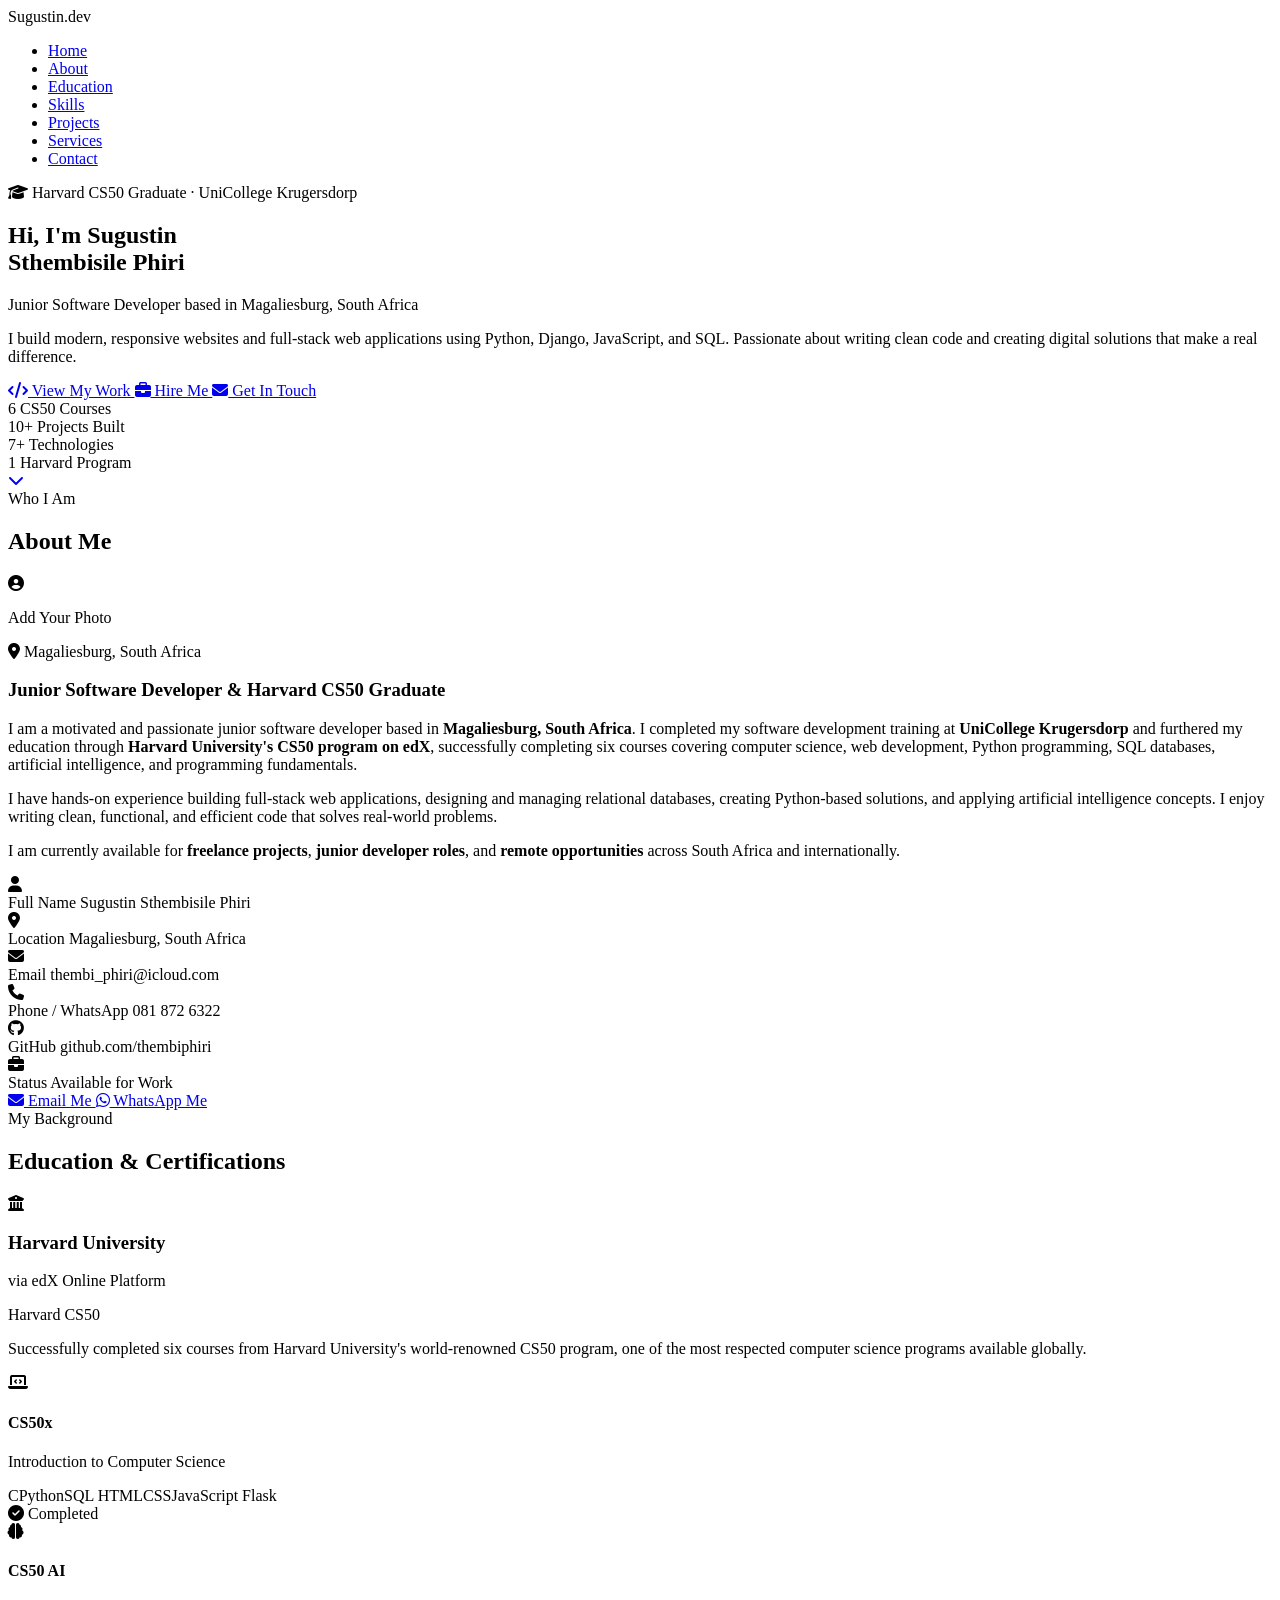
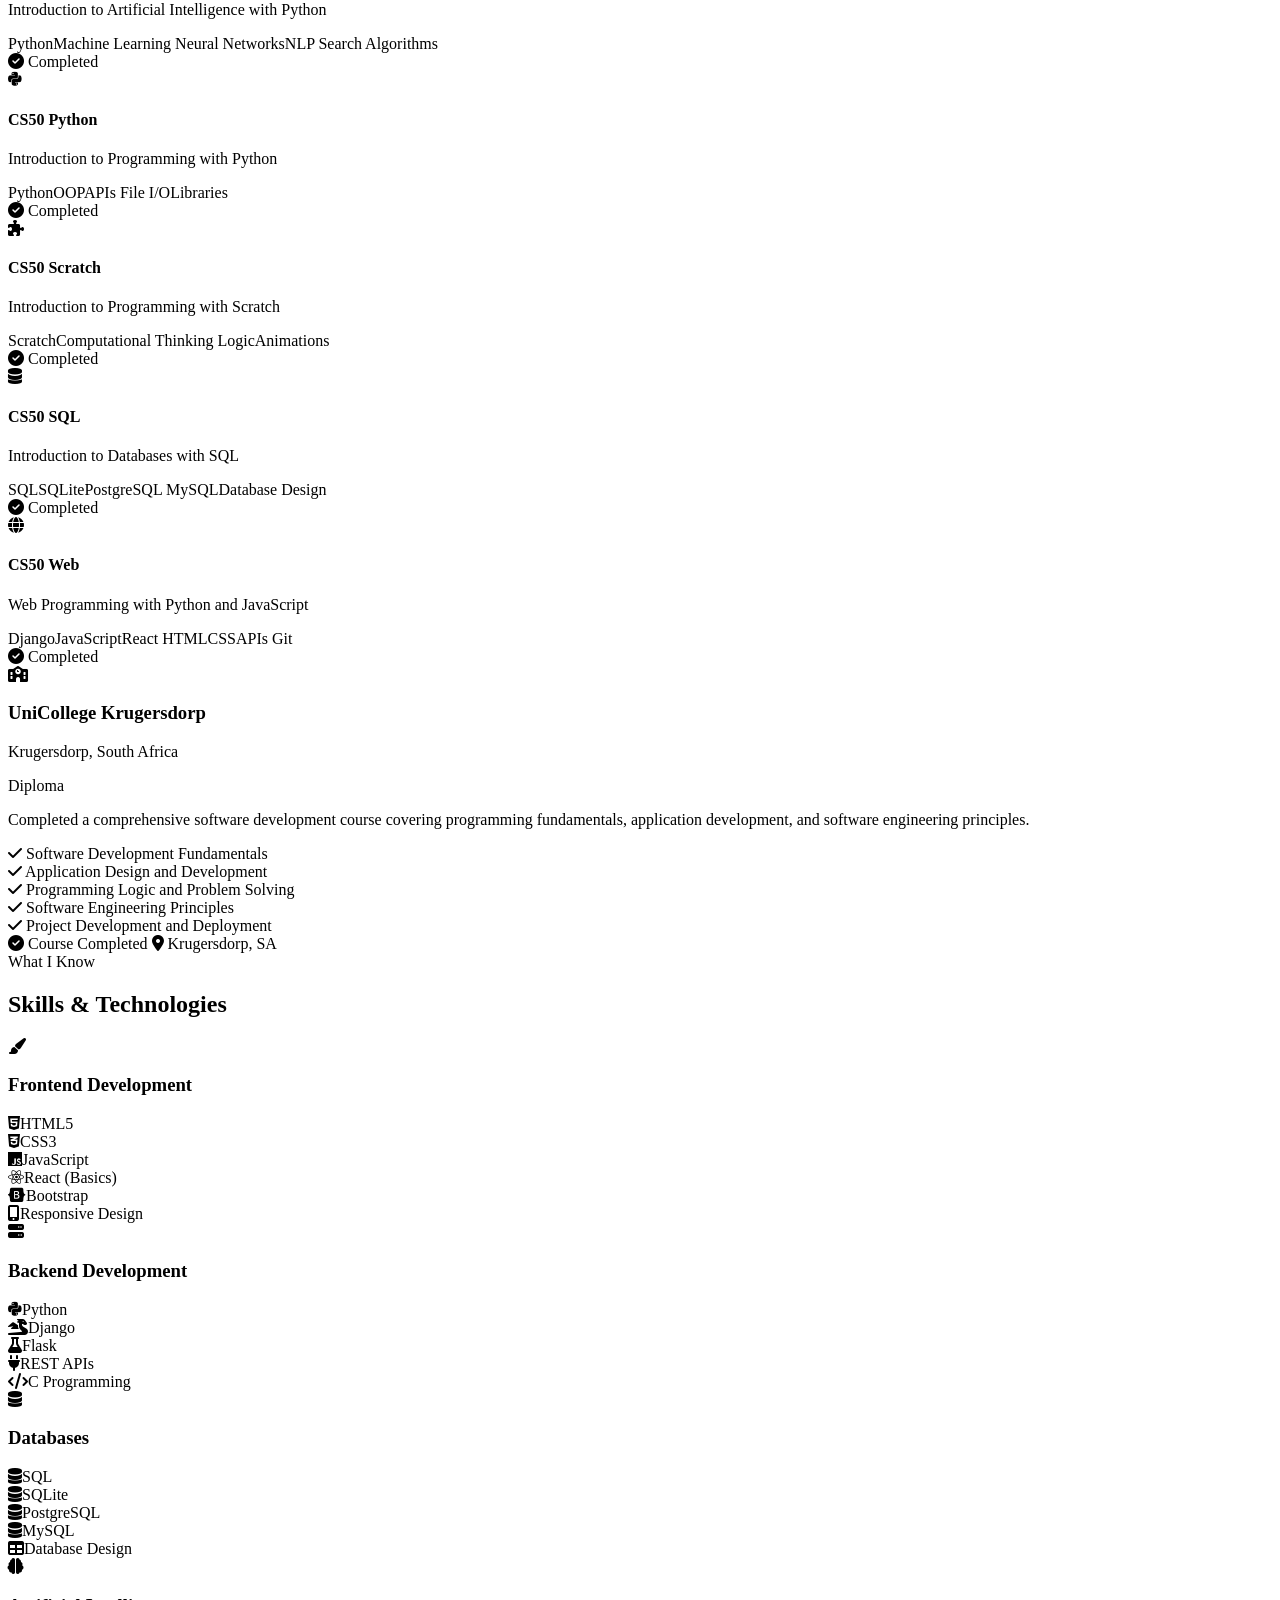
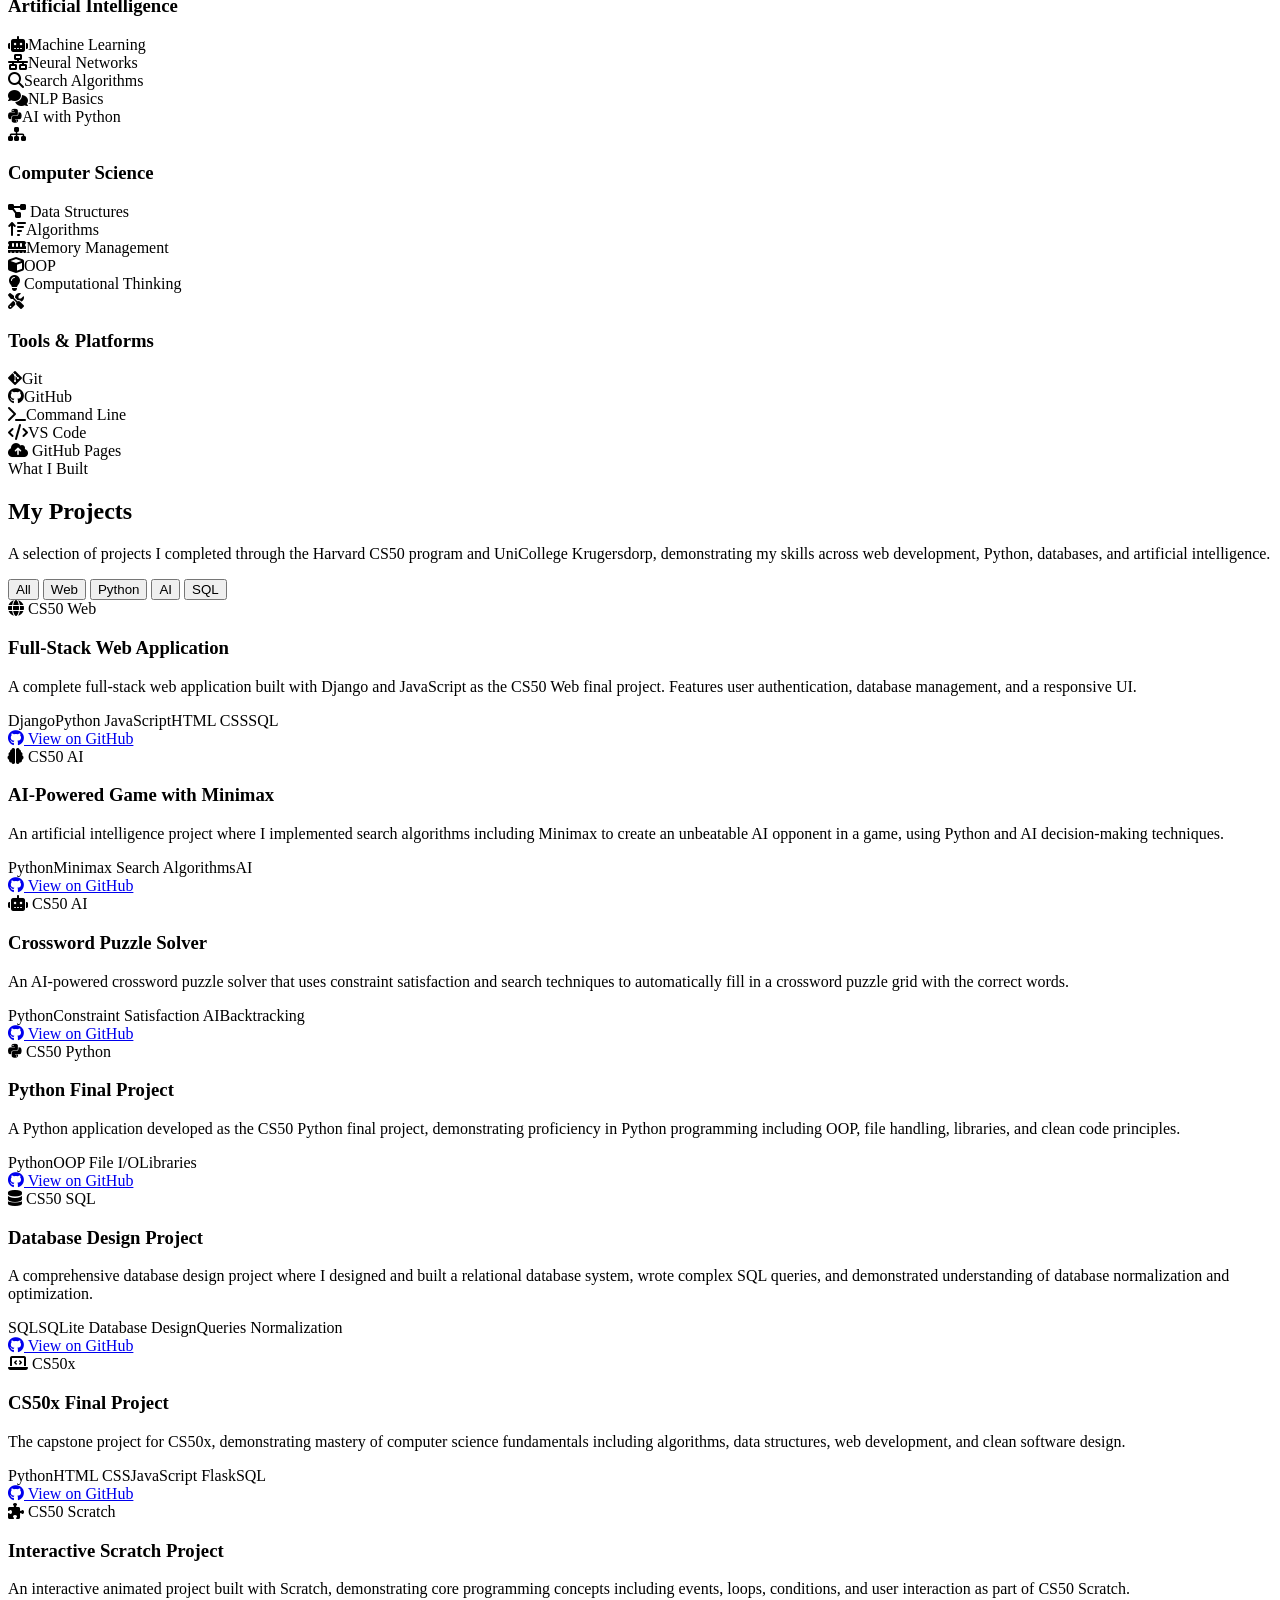
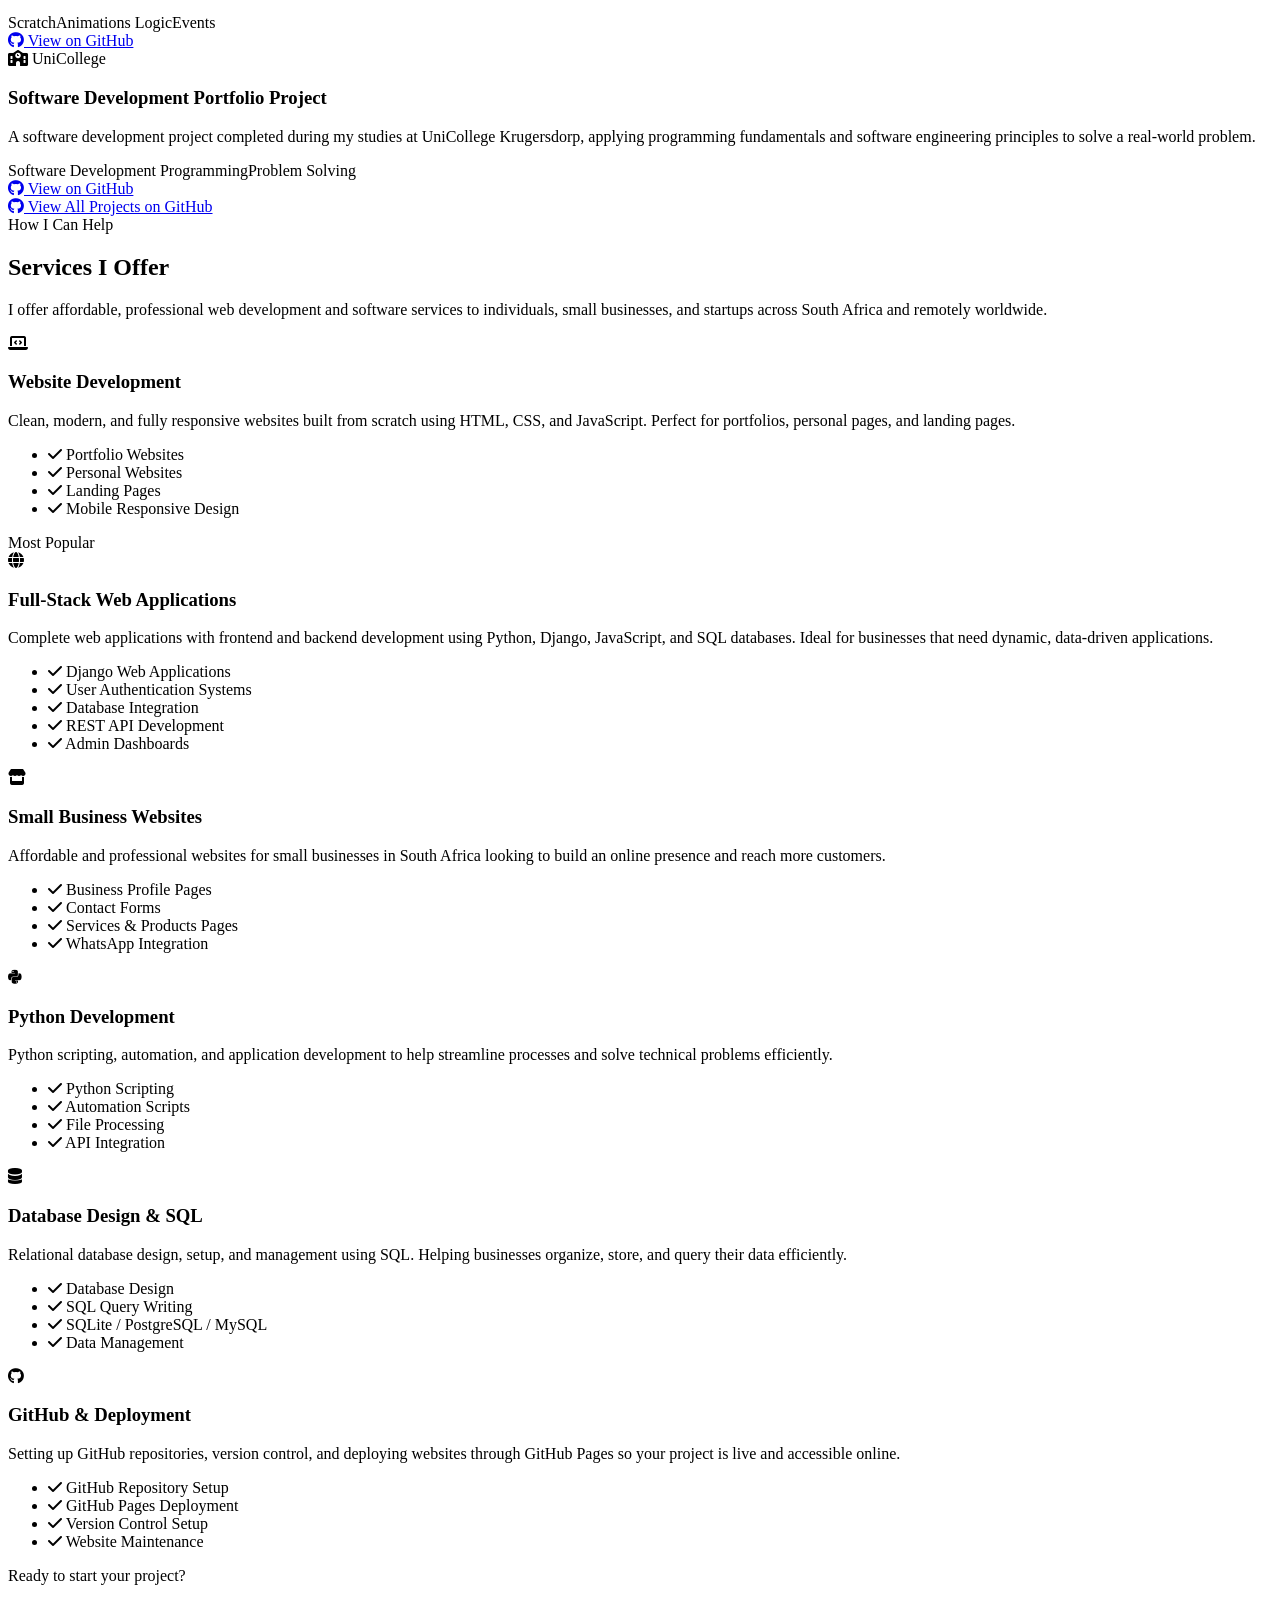
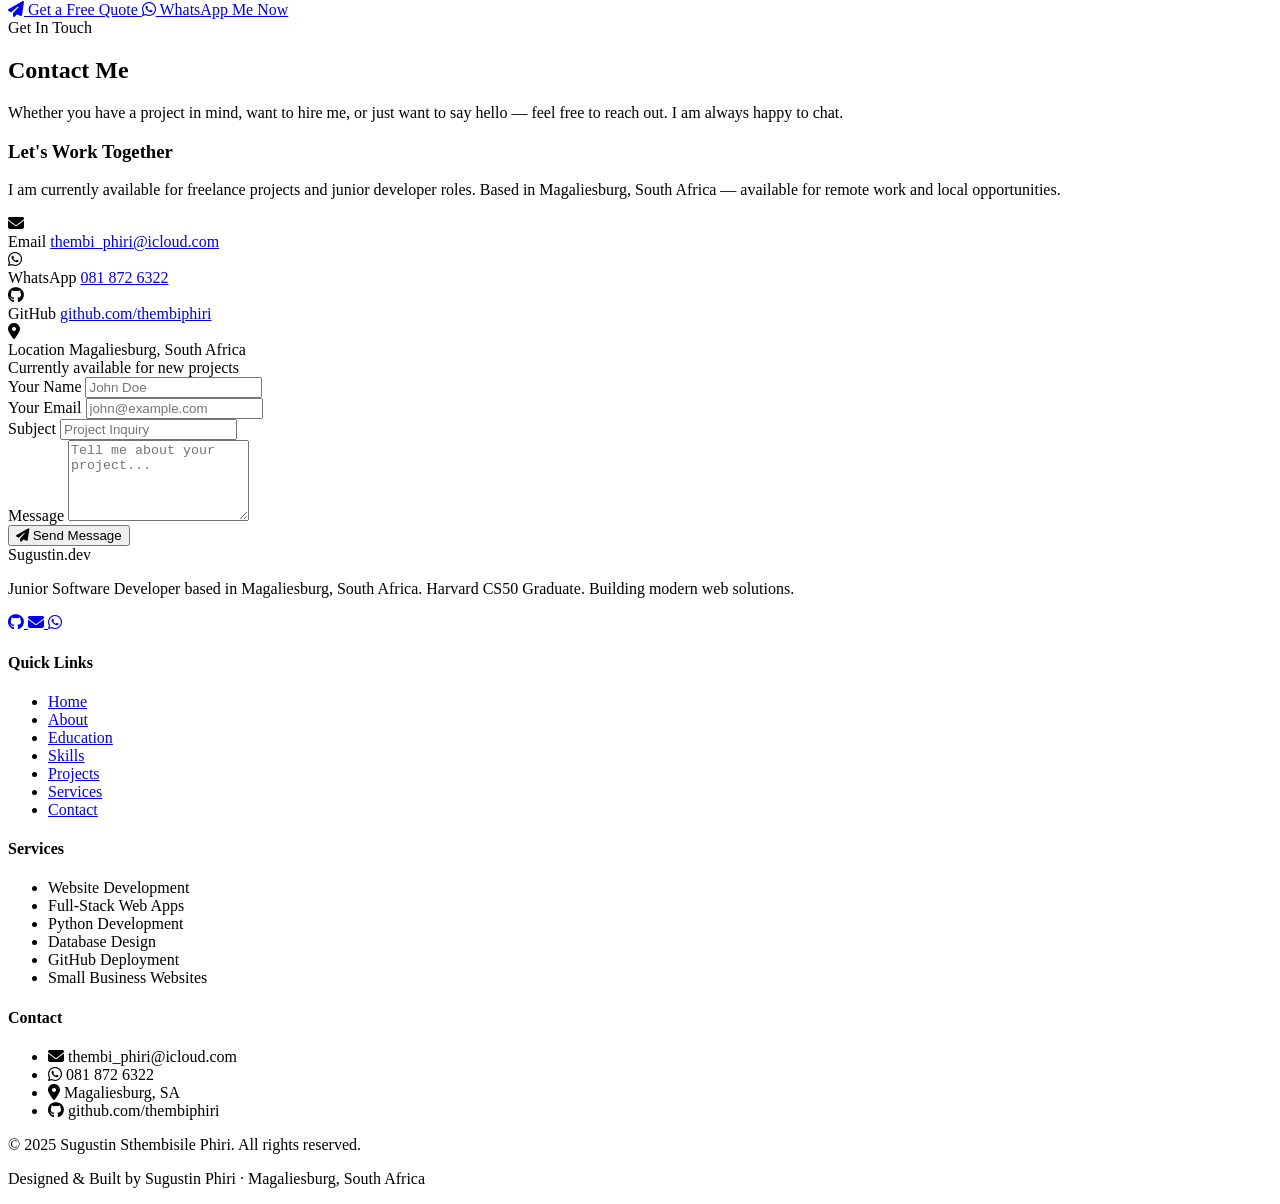
==== index.html @ bfeeee2b "Rename index (5).html to index.html" ====
<!DOCTYPE html>
<html lang="en">
<head>
  <meta charset="UTF-8" />
  <meta name="viewport" content="width=device-width, initial-scale=1.0" />
  <meta name="description" content="Sugustin Sthembisile Phiri - Junior Software Developer based in Magaliesburg, South Africa. Harvard CS50 Graduate. Web Development, Python, SQL, AI." />
  <meta name="keywords" content="Software Developer Magaliesburg, Junior Developer South Africa, CS50 Graduate, Web Developer South Africa, Python Developer, Django Developer" />
  <meta name="author" content="Sugustin Sthembisile Phiri" />
  <title>Sugustin Phiri | Software Developer</title>
  <link rel="stylesheet" href="style.css" />
  <link rel="stylesheet" href="https://cdnjs.cloudflare.com/ajax/libs/font-awesome/6.5.0/css/all.min.css" />
  <link href="https://fonts.googleapis.com/css2?family=Inter:wght@300;400;500;600;700;800&display=swap" rel="stylesheet" />
</head>
<body>

  <!-- ========== NAVIGATION ========== -->
  <nav class="navbar" id="navbar">
    <div class="nav-container">
      <div class="nav-logo">
        <span class="logo-text">Sugustin<span class="accent">.</span>dev</span>
      </div>
      <ul class="nav-links" id="nav-links">
        <li><a href="#home" class="nav-link">Home</a></li>
        <li><a href="#about" class="nav-link">About</a></li>
        <li><a href="#education" class="nav-link">Education</a></li>
        <li><a href="#skills" class="nav-link">Skills</a></li>
        <li><a href="#projects" class="nav-link">Projects</a></li>
        <li><a href="#services" class="nav-link">Services</a></li>
        <li><a href="#contact" class="nav-link">Contact</a></li>
      </ul>
      <div class="hamburger" id="hamburger">
        <span></span>
        <span></span>
        <span></span>
      </div>
    </div>
  </nav>

  <!-- ========== HERO SECTION ========== -->
  <section class="hero" id="home">
    <div class="hero-container">
      <div class="hero-badge">
        <i class="fas fa-graduation-cap"></i>
        Harvard CS50 Graduate · UniCollege Krugersdorp
      </div>
      <h1 class="hero-title">
        Hi, I'm <span class="accent">Sugustin</span><br />
        Sthembisile Phiri
      </h1>
      <p class="hero-subtitle">
        Junior Software Developer based in
        <span class="accent">Magaliesburg, South Africa</span>
      </p>
      <p class="hero-description">
        I build modern, responsive websites and full-stack web applications
        using Python, Django, JavaScript, and SQL. Passionate about writing
        clean code and creating digital solutions that make a real difference.
      </p>
      <div class="hero-buttons">
        <a href="#projects" class="btn btn-primary">
          <i class="fas fa-code"></i> View My Work
        </a>
        <a href="#services" class="btn btn-secondary">
          <i class="fas fa-briefcase"></i> Hire Me
        </a>
        <a href="#contact" class="btn btn-outline">
          <i class="fas fa-envelope"></i> Get In Touch
        </a>
      </div>
      <div class="hero-stats">
        <div class="stat">
          <span class="stat-number">6</span>
          <span class="stat-label">CS50 Courses</span>
        </div>
        <div class="stat">
          <span class="stat-number">10+</span>
          <span class="stat-label">Projects Built</span>
        </div>
        <div class="stat">
          <span class="stat-number">7+</span>
          <span class="stat-label">Technologies</span>
        </div>
        <div class="stat">
          <span class="stat-number">1</span>
          <span class="stat-label">Harvard Program</span>
        </div>
      </div>
    </div>
    <div class="hero-scroll">
      <a href="#about">
        <i class="fas fa-chevron-down"></i>
      </a>
    </div>
  </section>

  <!-- ========== ABOUT SECTION ========== -->
  <section class="section" id="about">
    <div class="container">
      <div class="section-header">
        <span class="section-tag">Who I Am</span>
        <h2 class="section-title">About Me</h2>
        <div class="section-line"></div>
      </div>
      <div class="about-grid">
        <div class="about-image-wrapper">
          <div class="about-image-placeholder">
            <i class="fas fa-user-circle"></i>
            <p>Add Your Photo</p>
          </div>
          <div class="about-location-badge">
            <i class="fas fa-map-marker-alt"></i>
            Magaliesburg, South Africa
          </div>
        </div>
        <div class="about-content">
          <h3 class="about-heading">
            Junior Software Developer &amp; Harvard CS50 Graduate
          </h3>
          <p class="about-text">
            I am a motivated and passionate junior software developer based in
            <strong>Magaliesburg, South Africa</strong>. I completed my software
            development training at <strong>UniCollege Krugersdorp</strong> and
            furthered my education through <strong>Harvard University's CS50
            program on edX</strong>, successfully completing six courses covering
            computer science, web development, Python programming, SQL databases,
            artificial intelligence, and programming fundamentals.
          </p>
          <p class="about-text">
            I have hands-on experience building full-stack web applications,
            designing and managing relational databases, creating Python-based
            solutions, and applying artificial intelligence concepts. I enjoy
            writing clean, functional, and efficient code that solves real-world
            problems.
          </p>
          <p class="about-text">
            I am currently available for <strong>freelance projects</strong>,
            <strong>junior developer roles</strong>, and
            <strong>remote opportunities</strong> across South Africa and
            internationally.
          </p>
          <div class="about-info-grid">
            <div class="about-info-item">
              <i class="fas fa-user"></i>
              <div>
                <span class="info-label">Full Name</span>
                <span class="info-value">Sugustin Sthembisile Phiri</span>
              </div>
            </div>
            <div class="about-info-item">
              <i class="fas fa-map-marker-alt"></i>
              <div>
                <span class="info-label">Location</span>
                <span class="info-value">Magaliesburg, South Africa</span>
              </div>
            </div>
            <div class="about-info-item">
              <i class="fas fa-envelope"></i>
              <div>
                <span class="info-label">Email</span>
                <span class="info-value">thembi_phiri@icloud.com</span>
              </div>
            </div>
            <div class="about-info-item">
              <i class="fas fa-phone"></i>
              <div>
                <span class="info-label">Phone / WhatsApp</span>
                <span class="info-value">081 872 6322</span>
              </div>
            </div>
            <div class="about-info-item">
              <i class="fab fa-github"></i>
              <div>
                <span class="info-label">GitHub</span>
                <span class="info-value">github.com/thembiphiri</span>
              </div>
            </div>
            <div class="about-info-item">
              <i class="fas fa-briefcase"></i>
              <div>
                <span class="info-label">Status</span>
                <span class="info-value available">Available for Work</span>
              </div>
            </div>
          </div>
          <div class="about-buttons">
            <a href="mailto:thembi_phiri@icloud.com" class="btn btn-primary">
              <i class="fas fa-envelope"></i> Email Me
            </a>
            <a
              href="https://wa.me/27818726322"
              target="_blank"
              class="btn btn-whatsapp"
            >
              <i class="fab fa-whatsapp"></i> WhatsApp Me
            </a>
          </div>
        </div>
      </div>
    </div>
  </section>

  <!-- ========== EDUCATION SECTION ========== -->
  <section class="section section-dark" id="education">
    <div class="container">
      <div class="section-header">
        <span class="section-tag">My Background</span>
        <h2 class="section-title">Education &amp; Certifications</h2>
        <div class="section-line"></div>
      </div>
      <div class="education-grid">

        <!-- Harvard CS50 -->
        <div class="education-card featured">
          <div class="edu-card-header">
            <div class="edu-icon harvard">
              <i class="fas fa-university"></i>
            </div>
            <div class="edu-header-text">
              <h3>Harvard University</h3>
              <p>via edX Online Platform</p>
            </div>
            <div class="edu-badge">Harvard CS50</div>
          </div>
          <p class="edu-description">
            Successfully completed six courses from Harvard University's
            world-renowned CS50 program, one of the most respected computer
            science programs available globally.
          </p>
          <div class="cs50-courses">
            <div class="cs50-course">
              <div class="cs50-course-icon">
                <i class="fas fa-laptop-code"></i>
              </div>
              <div class="cs50-course-info">
                <h4>CS50x</h4>
                <p>Introduction to Computer Science</p>
                <div class="cs50-tags">
                  <span>C</span><span>Python</span><span>SQL</span>
                  <span>HTML</span><span>CSS</span><span>JavaScript</span>
                  <span>Flask</span>
                </div>
              </div>
              <div class="cs50-status completed">
                <i class="fas fa-check-circle"></i> Completed
              </div>
            </div>
            <div class="cs50-course">
              <div class="cs50-course-icon">
                <i class="fas fa-brain"></i>
              </div>
              <div class="cs50-course-info">
                <h4>CS50 AI</h4>
                <p>Introduction to Artificial Intelligence with Python</p>
                <div class="cs50-tags">
                  <span>Python</span><span>Machine Learning</span>
                  <span>Neural Networks</span><span>NLP</span>
                  <span>Search Algorithms</span>
                </div>
              </div>
              <div class="cs50-status completed">
                <i class="fas fa-check-circle"></i> Completed
              </div>
            </div>
            <div class="cs50-course">
              <div class="cs50-course-icon">
                <i class="fab fa-python"></i>
              </div>
              <div class="cs50-course-info">
                <h4>CS50 Python</h4>
                <p>Introduction to Programming with Python</p>
                <div class="cs50-tags">
                  <span>Python</span><span>OOP</span><span>APIs</span>
                  <span>File I/O</span><span>Libraries</span>
                </div>
              </div>
              <div class="cs50-status completed">
                <i class="fas fa-check-circle"></i> Completed
              </div>
            </div>
            <div class="cs50-course">
              <div class="cs50-course-icon">
                <i class="fas fa-puzzle-piece"></i>
              </div>
              <div class="cs50-course-info">
                <h4>CS50 Scratch</h4>
                <p>Introduction to Programming with Scratch</p>
                <div class="cs50-tags">
                  <span>Scratch</span><span>Computational Thinking</span>
                  <span>Logic</span><span>Animations</span>
                </div>
              </div>
              <div class="cs50-status completed">
                <i class="fas fa-check-circle"></i> Completed
              </div>
            </div>
            <div class="cs50-course">
              <div class="cs50-course-icon">
                <i class="fas fa-database"></i>
              </div>
              <div class="cs50-course-info">
                <h4>CS50 SQL</h4>
                <p>Introduction to Databases with SQL</p>
                <div class="cs50-tags">
                  <span>SQL</span><span>SQLite</span><span>PostgreSQL</span>
                  <span>MySQL</span><span>Database Design</span>
                </div>
              </div>
              <div class="cs50-status completed">
                <i class="fas fa-check-circle"></i> Completed
              </div>
            </div>
            <div class="cs50-course">
              <div class="cs50-course-icon">
                <i class="fas fa-globe"></i>
              </div>
              <div class="cs50-course-info">
                <h4>CS50 Web</h4>
                <p>Web Programming with Python and JavaScript</p>
                <div class="cs50-tags">
                  <span>Django</span><span>JavaScript</span><span>React</span>
                  <span>HTML</span><span>CSS</span><span>APIs</span>
                  <span>Git</span>
                </div>
              </div>
              <div class="cs50-status completed">
                <i class="fas fa-check-circle"></i> Completed
              </div>
            </div>
          </div>
        </div>

        <!-- UniCollege -->
        <div class="education-card">
          <div class="edu-card-header">
            <div class="edu-icon unicollege">
              <i class="fas fa-school"></i>
            </div>
            <div class="edu-header-text">
              <h3>UniCollege Krugersdorp</h3>
              <p>Krugersdorp, South Africa</p>
            </div>
            <div class="edu-badge local">Diploma</div>
          </div>
          <p class="edu-description">
            Completed a comprehensive software development course covering
            programming fundamentals, application development, and software
            engineering principles.
          </p>
          <div class="edu-details">
            <div class="edu-detail-item">
              <i class="fas fa-check"></i>
              Software Development Fundamentals
            </div>
            <div class="edu-detail-item">
              <i class="fas fa-check"></i>
              Application Design and Development
            </div>
            <div class="edu-detail-item">
              <i class="fas fa-check"></i>
              Programming Logic and Problem Solving
            </div>
            <div class="edu-detail-item">
              <i class="fas fa-check"></i>
              Software Engineering Principles
            </div>
            <div class="edu-detail-item">
              <i class="fas fa-check"></i>
              Project Development and Deployment
            </div>
          </div>
          <div class="edu-status-row">
            <span class="edu-completed">
              <i class="fas fa-check-circle"></i> Course Completed
            </span>
            <span class="edu-location">
              <i class="fas fa-map-marker-alt"></i> Krugersdorp, SA
            </span>
          </div>
        </div>

      </div>
    </div>
  </section>

  <!-- ========== SKILLS SECTION ========== -->
  <section class="section" id="skills">
    <div class="container">
      <div class="section-header">
        <span class="section-tag">What I Know</span>
        <h2 class="section-title">Skills &amp; Technologies</h2>
        <div class="section-line"></div>
      </div>
      <div class="skills-grid">

        <div class="skill-category">
          <div class="skill-category-header">
            <i class="fas fa-paint-brush"></i>
            <h3>Frontend Development</h3>
          </div>
          <div class="skill-items">
            <div class="skill-item">
              <i class="fab fa-html5"></i><span>HTML5</span>
            </div>
            <div class="skill-item">
              <i class="fab fa-css3-alt"></i><span>CSS3</span>
            </div>
            <div class="skill-item">
              <i class="fab fa-js"></i><span>JavaScript</span>
            </div>
            <div class="skill-item">
              <i class="fab fa-react"></i><span>React (Basics)</span>
            </div>
            <div class="skill-item">
              <i class="fab fa-bootstrap"></i><span>Bootstrap</span>
            </div>
            <div class="skill-item">
              <i class="fas fa-mobile-alt"></i><span>Responsive Design</span>
            </div>
          </div>
        </div>

        <div class="skill-category">
          <div class="skill-category-header">
            <i class="fas fa-server"></i>
            <h3>Backend Development</h3>
          </div>
          <div class="skill-items">
            <div class="skill-item">
              <i class="fab fa-python"></i><span>Python</span>
            </div>
            <div class="skill-item">
              <i class="fas fa-dragon"></i><span>Django</span>
            </div>
            <div class="skill-item">
              <i class="fas fa-flask"></i><span>Flask</span>
            </div>
            <div class="skill-item">
              <i class="fas fa-plug"></i><span>REST APIs</span>
            </div>
            <div class="skill-item">
              <i class="fas fa-code"></i><span>C Programming</span>
            </div>
          </div>
        </div>

        <div class="skill-category">
          <div class="skill-category-header">
            <i class="fas fa-database"></i>
            <h3>Databases</h3>
          </div>
          <div class="skill-items">
            <div class="skill-item">
              <i class="fas fa-database"></i><span>SQL</span>
            </div>
            <div class="skill-item">
              <i class="fas fa-database"></i><span>SQLite</span>
            </div>
            <div class="skill-item">
              <i class="fas fa-database"></i><span>PostgreSQL</span>
            </div>
            <div class="skill-item">
              <i class="fas fa-database"></i><span>MySQL</span>
            </div>
            <div class="skill-item">
              <i class="fas fa-table"></i><span>Database Design</span>
            </div>
          </div>
        </div>

        <div class="skill-category">
          <div class="skill-category-header">
            <i class="fas fa-brain"></i>
            <h3>Artificial Intelligence</h3>
          </div>
          <div class="skill-items">
            <div class="skill-item">
              <i class="fas fa-robot"></i><span>Machine Learning</span>
            </div>
            <div class="skill-item">
              <i class="fas fa-network-wired"></i><span>Neural Networks</span>
            </div>
            <div class="skill-item">
              <i class="fas fa-search"></i><span>Search Algorithms</span>
            </div>
            <div class="skill-item">
              <i class="fas fa-comments"></i><span>NLP Basics</span>
            </div>
            <div class="skill-item">
              <i class="fab fa-python"></i><span>AI with Python</span>
            </div>
          </div>
        </div>

        <div class="skill-category">
          <div class="skill-category-header">
            <i class="fas fa-sitemap"></i>
            <h3>Computer Science</h3>
          </div>
          <div class="skill-items">
            <div class="skill-item">
              <i class="fas fa-project-diagram"></i>
              <span>Data Structures</span>
            </div>
            <div class="skill-item">
              <i class="fas fa-sort-amount-up"></i><span>Algorithms</span>
            </div>
            <div class="skill-item">
              <i class="fas fa-memory"></i><span>Memory Management</span>
            </div>
            <div class="skill-item">
              <i class="fas fa-cube"></i><span>OOP</span>
            </div>
            <div class="skill-item">
              <i class="fas fa-lightbulb"></i>
              <span>Computational Thinking</span>
            </div>
          </div>
        </div>

        <div class="skill-category">
          <div class="skill-category-header">
            <i class="fas fa-tools"></i>
            <h3>Tools &amp; Platforms</h3>
          </div>
          <div class="skill-items">
            <div class="skill-item">
              <i class="fab fa-git-alt"></i><span>Git</span>
            </div>
            <div class="skill-item">
              <i class="fab fa-github"></i><span>GitHub</span>
            </div>
            <div class="skill-item">
              <i class="fas fa-terminal"></i><span>Command Line</span>
            </div>
            <div class="skill-item">
              <i class="fas fa-code"></i><span>VS Code</span>
            </div>
            <div class="skill-item">
              <i class="fas fa-cloud-upload-alt"></i>
              <span>GitHub Pages</span>
            </div>
          </div>
        </div>

      </div>
    </div>
  </section>

  <!-- ========== PROJECTS SECTION ========== -->
  <section class="section section-dark" id="projects">
    <div class="container">
      <div class="section-header">
        <span class="section-tag">What I Built</span>
        <h2 class="section-title">My Projects</h2>
        <div class="section-line"></div>
        <p class="section-description">
          A selection of projects I completed through the Harvard CS50 program
          and UniCollege Krugersdorp, demonstrating my skills across web
          development, Python, databases, and artificial intelligence.
        </p>
      </div>

      <div class="projects-filter">
        <button class="filter-btn active" data-filter="all">All</button>
        <button class="filter-btn" data-filter="web">Web</button>
        <button class="filter-btn" data-filter="python">Python</button>
        <button class="filter-btn" data-filter="ai">AI</button>
        <button class="filter-btn" data-filter="sql">SQL</button>
      </div>

      <div class="projects-grid">

        <div class="project-card" data-category="web">
          <div class="project-card-header web">
            <i class="fas fa-globe"></i>
            <span class="project-source">CS50 Web</span>
          </div>
          <div class="project-card-body">
            <h3>Full-Stack Web Application</h3>
            <p>
              A complete full-stack web application built with Django and
              JavaScript as the CS50 Web final project. Features user
              authentication, database management, and a responsive UI.
            </p>
            <div class="project-tags">
              <span>Django</span><span>Python</span>
              <span>JavaScript</span><span>HTML</span>
              <span>CSS</span><span>SQL</span>
            </div>
          </div>
          <div class="project-card-footer">
            <a
              href="https://github.com/thembiphiri"
              target="_blank"
              class="project-link"
            >
              <i class="fab fa-github"></i> View on GitHub
            </a>
          </div>
        </div>

        <div class="project-card" data-category="ai">
          <div class="project-card-header ai">
            <i class="fas fa-brain"></i>
            <span class="project-source">CS50 AI</span>
          </div>
          <div class="project-card-body">
            <h3>AI-Powered Game with Minimax</h3>
            <p>
              An artificial intelligence project where I implemented search
              algorithms including Minimax to create an unbeatable AI opponent
              in a game, using Python and AI decision-making techniques.
            </p>
            <div class="project-tags">
              <span>Python</span><span>Minimax</span>
              <span>Search Algorithms</span><span>AI</span>
            </div>
          </div>
          <div class="project-card-footer">
            <a
              href="https://github.com/thembiphiri"
              target="_blank"
              class="project-link"
            >
              <i class="fab fa-github"></i> View on GitHub
            </a>
          </div>
        </div>

        <div class="project-card" data-category="ai">
          <div class="project-card-header ai">
            <i class="fas fa-robot"></i>
            <span class="project-source">CS50 AI</span>
          </div>
          <div class="project-card-body">
            <h3>Crossword Puzzle Solver</h3>
            <p>
              An AI-powered crossword puzzle solver that uses constraint
              satisfaction and search techniques to automatically fill in a
              crossword puzzle grid with the correct words.
            </p>
            <div class="project-tags">
              <span>Python</span><span>Constraint Satisfaction</span>
              <span>AI</span><span>Backtracking</span>
            </div>
          </div>
          <div class="project-card-footer">
            <a
              href="https://github.com/thembiphiri"
              target="_blank"
              class="project-link"
            >
              <i class="fab fa-github"></i> View on GitHub
            </a>
          </div>
        </div>

        <div class="project-card" data-category="python">
          <div class="project-card-header python">
            <i class="fab fa-python"></i>
            <span class="project-source">CS50 Python</span>
          </div>
          <div class="project-card-body">
            <h3>Python Final Project</h3>
            <p>
              A Python application developed as the CS50 Python final project,
              demonstrating proficiency in Python programming including OOP,
              file handling, libraries, and clean code principles.
            </p>
            <div class="project-tags">
              <span>Python</span><span>OOP</span>
              <span>File I/O</span><span>Libraries</span>
            </div>
          </div>
          <div class="project-card-footer">
            <a
              href="https://github.com/thembiphiri"
              target="_blank"
              class="project-link"
            >
              <i class="fab fa-github"></i> View on GitHub
            </a>
          </div>
        </div>

        <div class="project-card" data-category="sql">
          <div class="project-card-header sql">
            <i class="fas fa-database"></i>
            <span class="project-source">CS50 SQL</span>
          </div>
          <div class="project-card-body">
            <h3>Database Design Project</h3>
            <p>
              A comprehensive database design project where I designed and built
              a relational database system, wrote complex SQL queries, and
              demonstrated understanding of database normalization and
              optimization.
            </p>
            <div class="project-tags">
              <span>SQL</span><span>SQLite</span>
              <span>Database Design</span><span>Queries</span>
              <span>Normalization</span>
            </div>
          </div>
          <div class="project-card-footer">
            <a
              href="https://github.com/thembiphiri"
              target="_blank"
              class="project-link"
            >
              <i class="fab fa-github"></i> View on GitHub
            </a>
          </div>
        </div>

        <div class="project-card" data-category="web">
          <div class="project-card-header web">
            <i class="fas fa-laptop-code"></i>
            <span class="project-source">CS50x</span>
          </div>
          <div class="project-card-body">
            <h3>CS50x Final Project</h3>
            <p>
              The capstone project for CS50x, demonstrating mastery of computer
              science fundamentals including algorithms, data structures,
              web development, and clean software design.
            </p>
            <div class="project-tags">
              <span>Python</span><span>HTML</span>
              <span>CSS</span><span>JavaScript</span>
              <span>Flask</span><span>SQL</span>
            </div>
          </div>
          <div class="project-card-footer">
            <a
              href="https://github.com/thembiphiri"
              target="_blank"
              class="project-link"
            >
              <i class="fab fa-github"></i> View on GitHub
            </a>
          </div>
        </div>

        <div class="project-card" data-category="web">
          <div class="project-card-header scratch">
            <i class="fas fa-puzzle-piece"></i>
            <span class="project-source">CS50 Scratch</span>
          </div>
          <div class="project-card-body">
            <h3>Interactive Scratch Project</h3>
            <p>
              An interactive animated project built with Scratch, demonstrating
              core programming concepts including events, loops, conditions,
              and user interaction as part of CS50 Scratch.
            </p>
            <div class="project-tags">
              <span>Scratch</span><span>Animations</span>
              <span>Logic</span><span>Events</span>
            </div>
          </div>
          <div class="project-card-footer">
            <a
              href="https://github.com/thembiphiri"
              target="_blank"
              class="project-link"
            >
              <i class="fab fa-github"></i> View on GitHub
            </a>
          </div>
        </div>

        <div class="project-card" data-category="web">
          <div class="project-card-header unicollege">
            <i class="fas fa-school"></i>
            <span class="project-source">UniCollege</span>
          </div>
          <div class="project-card-body">
            <h3>Software Development Portfolio Project</h3>
            <p>
              A software development project completed during my studies at
              UniCollege Krugersdorp, applying programming fundamentals and
              software engineering principles to solve a real-world problem.
            </p>
            <div class="project-tags">
              <span>Software Development</span>
              <span>Programming</span><span>Problem Solving</span>
            </div>
          </div>
          <div class="project-card-footer">
            <a
              href="https://github.com/thembiphiri"
              target="_blank"
              class="project-link"
            >
              <i class="fab fa-github"></i> View on GitHub
            </a>
          </div>
        </div>

      </div>

      <div class="projects-cta">
        <a
          href="https://github.com/thembiphiri"
          target="_blank"
          class="btn btn-primary"
        >
          <i class="fab fa-github"></i> View All Projects on GitHub
        </a>
      </div>
    </div>
  </section>

  <!-- ========== SERVICES SECTION ========== -->
  <section class="section" id="services">
    <div class="container">
      <div class="section-header">
        <span class="section-tag">How I Can Help</span>
        <h2 class="section-title">Services I Offer</h2>
        <div class="section-line"></div>
        <p class="section-description">
          I offer affordable, professional web development and software services
          to individuals, small businesses, and startups across South Africa and
          remotely worldwide.
        </p>
      </div>
      <div class="services-grid">

        <div class="service-card">
          <div class="service-icon">
            <i class="fas fa-laptop-code"></i>
          </div>
          <h3>Website Development</h3>
          <p>
            Clean, modern, and fully responsive websites built from scratch
            using HTML, CSS, and JavaScript. Perfect for portfolios, personal
            pages, and landing pages.
          </p>
          <ul class="service-list">
            <li><i class="fas fa-check"></i> Portfolio Websites</li>
            <li><i class="fas fa-check"></i> Personal Websites</li>
            <li><i class="fas fa-check"></i> Landing Pages</li>
            <li><i class="fas fa-check"></i> Mobile Responsive Design</li>
          </ul>
        </div>

        <div class="service-card featured-service">
          <div class="service-badge">Most Popular</div>
          <div class="service-icon">
            <i class="fas fa-globe"></i>
          </div>
          <h3>Full-Stack Web Applications</h3>
          <p>
            Complete web applications with frontend and backend development
            using Python, Django, JavaScript, and SQL databases. Ideal for
            businesses that need dynamic, data-driven applications.
          </p>
          <ul class="service-list">
            <li><i class="fas fa-check"></i> Django Web Applications</li>
            <li><i class="fas fa-check"></i> User Authentication Systems</li>
            <li><i class="fas fa-check"></i> Database Integration</li>
            <li><i class="fas fa-check"></i> REST API Development</li>
            <li><i class="fas fa-check"></i> Admin Dashboards</li>
          </ul>
        </div>

        <div class="service-card">
          <div class="service-icon">
            <i class="fas fa-store"></i>
          </div>
          <h3>Small Business Websites</h3>
          <p>
            Affordable and professional websites for small businesses in South
            Africa looking to build an online presence and reach more customers.
          </p>
          <ul class="service-list">
            <li><i class="fas fa-check"></i> Business Profile Pages</li>
            <li><i class="fas fa-check"></i> Contact Forms</li>
            <li><i class="fas fa-check"></i> Services &amp; Products Pages</li>
            <li><i class="fas fa-check"></i> WhatsApp Integration</li>
          </ul>
        </div>

        <div class="service-card">
          <div class="service-icon">
            <i class="fab fa-python"></i>
          </div>
          <h3>Python Development</h3>
          <p>
            Python scripting, automation, and application development to help
            streamline processes and solve technical problems efficiently.
          </p>
          <ul class="service-list">
            <li><i class="fas fa-check"></i> Python Scripting</li>
            <li><i class="fas fa-check"></i> Automation Scripts</li>
            <li><i class="fas fa-check"></i> File Processing</li>
            <li><i class="fas fa-check"></i> API Integration</li>
          </ul>
        </div>

        <div class="service-card">
          <div class="service-icon">
            <i class="fas fa-database"></i>
          </div>
          <h3>Database Design &amp; SQL</h3>
          <p>
            Relational database design, setup, and management using SQL.
            Helping businesses organize, store, and query their data
            efficiently.
          </p>
          <ul class="service-list">
            <li><i class="fas fa-check"></i> Database Design</li>
            <li><i class="fas fa-check"></i> SQL Query Writing</li>
            <li><i class="fas fa-check"></i> SQLite / PostgreSQL / MySQL</li>
            <li><i class="fas fa-check"></i> Data Management</li>
          </ul>
        </div>

        <div class="service-card">
          <div class="service-icon">
            <i class="fab fa-github"></i>
          </div>
          <h3>GitHub &amp; Deployment</h3>
          <p>
            Setting up GitHub repositories, version control, and deploying
            websites through GitHub Pages so your project is live and
            accessible online.
          </p>
          <ul class="service-list">
            <li><i class="fas fa-check"></i> GitHub Repository Setup</li>
            <li><i class="fas fa-check"></i> GitHub Pages Deployment</li>
            <li><i class="fas fa-check"></i> Version Control Setup</li>
            <li><i class="fas fa-check"></i> Website Maintenance</li>
          </ul>
        </div>

      </div>

      <div class="services-cta">
        <p>Ready to start your project?</p>
        <a href="#contact" class="btn btn-primary">
          <i class="fas fa-paper-plane"></i> Get a Free Quote
        </a>
        <a href="https://wa.me/27818726322" target="_blank" class="btn btn-whatsapp">
          <i class="fab fa-whatsapp"></i> WhatsApp Me Now
        </a>
      </div>
    </div>
  </section>

  <!-- ========== CONTACT SECTION ========== -->
  <section class="section section-dark" id="contact">
    <div class="container">
      <div class="section-header">
        <span class="section-tag">Get In Touch</span>
        <h2 class="section-title">Contact Me</h2>
        <div class="section-line"></div>
        <p class="section-description">
          Whether you have a project in mind, want to hire me, or just want to
          say hello — feel free to reach out. I am always happy to chat.
        </p>
      </div>
      <div class="contact-grid">

        <div class="contact-info">
          <h3>Let's Work Together</h3>
          <p>
            I am currently available for freelance projects and junior developer
            roles. Based in Magaliesburg, South Africa — available for remote
            work and local opportunities.
          </p>
          <div class="contact-details">
            <div class="contact-detail-item">
              <div class="contact-icon">
                <i class="fas fa-envelope"></i>
              </div>
              <div>
                <span class="contact-label">Email</span>
                <a href="mailto:thembi_phiri@icloud.com" class="contact-value">
                  thembi_phiri@icloud.com
                </a>
              </div>
            </div>
            <div class="contact-detail-item">
              <div class="contact-icon whatsapp">
                <i class="fab fa-whatsapp"></i>
              </div>
              <div>
                <span class="contact-label">WhatsApp</span>
                <a
                  href="https://wa.me/27818726322"
                  target="_blank"
                  class="contact-value"
                >
                  081 872 6322
                </a>
              </div>
            </div>
            <div class="contact-detail-item">
              <div class="contact-icon github">
                <i class="fab fa-github"></i>
              </div>
              <div>
                <span class="contact-label">GitHub</span>
                <a
                  href="https://github.com/thembiphiri"
                  target="_blank"
                  class="contact-value"
                >
                  github.com/thembiphiri
                </a>
              </div>
            </div>
            <div class="contact-detail-item">
              <div class="contact-icon location">
                <i class="fas fa-map-marker-alt"></i>
              </div>
              <div>
                <span class="contact-label">Location</span>
                <span class="contact-value">
                  Magaliesburg, South Africa
                </span>
              </div>
            </div>
          </div>
          <div class="contact-availability">
            <div class="availability-dot"></div>
            <span>Currently available for new projects</span>
          </div>
        </div>

        <div class="contact-form-wrapper">
          <form class="contact-form" id="contact-form">
            <div class="form-group">
              <label for="name">Your Name</label>
              <input
                type="text"
                id="name"
                name="name"
                placeholder="John Doe"
                required
              />
            </div>
            <div class="form-group">
              <label for="email">Your Email</label>
              <input
                type="email"
                id="email"
                name="email"
                placeholder="john@example.com"
                required
              />
            </div>
            <div class="form-group">
              <label for="subject">Subject</label>
              <input
                type="text"
                id="subject"
                name="subject"
                placeholder="Project Inquiry"
                required
              />
            </div>
            <div class="form-group">
              <label for="message">Message</label>
              <textarea
                id="message"
                name="message"
                rows="5"
                placeholder="Tell me about your project..."
                required
              ></textarea>
            </div>
            <button type="submit" class="btn btn-primary btn-full">
              <i class="fas fa-paper-plane"></i> Send Message
            </button>
          </form>
        </div>

      </div>
    </div>
  </section>

  <!-- ========== FOOTER ========== -->
  <footer class="footer">
    <div class="footer-container">
      <div class="footer-top">
        <div class="footer-brand">
          <span class="logo-text">Sugustin<span class="accent">.</span>dev</span>
          <p>
            Junior Software Developer based in Magaliesburg, South Africa.
            Harvard CS50 Graduate. Building modern web solutions.
          </p>
          <div class="footer-socials">
            <a
              href="https://github.com/thembiphiri"
              target="_blank"
              class="social-link"
              aria-label="GitHub"
            >
              <i class="fab fa-github"></i>
            </a>
            <a
              href="mailto:thembi_phiri@icloud.com"
              class="social-link"
              aria-label="Email"
            >
              <i class="fas fa-envelope"></i>
            </a>
            <a
              href="https://wa.me/27818726322"
              target="_blank"
              class="social-link whatsapp"
              aria-label="WhatsApp"
            >
              <i class="fab fa-whatsapp"></i>
            </a>
          </div>
        </div>
        <div class="footer-links">
          <h4>Quick Links</h4>
          <ul>
            <li><a href="#home">Home</a></li>
            <li><a href="#about">About</a></li>
            <li><a href="#education">Education</a></li>
            <li><a href="#skills">Skills</a></li>
            <li><a href="#projects">Projects</a></li>
            <li><a href="#services">Services</a></li>
            <li><a href="#contact">Contact</a></li>
          </ul>
        </div>
        <div class="footer-services">
          <h4>Services</h4>
          <ul>
            <li>Website Development</li>
            <li>Full-Stack Web Apps</li>
            <li>Python Development</li>
            <li>Database Design</li>
            <li>GitHub Deployment</li>
            <li>Small Business Websites</li>
          </ul>
        </div>
        <div class="footer-contact">
          <h4>Contact</h4>
          <ul>
            <li>
              <i class="fas fa-envelope"></i> thembi_phiri@icloud.com
            </li>
            <li>
              <i class="fab fa-whatsapp"></i> 081 872 6322
            </li>
            <li>
              <i class="fas fa-map-marker-alt"></i> Magaliesburg, SA
            </li>
            <li>
              <i class="fab fa-github"></i> github.com/thembiphiri
            </li>
          </ul>
        </div>
      </div>
      <div class="footer-bottom">
        <p>
          &copy; 2025 Sugustin Sthembisile Phiri. All rights reserved.
        </p>
        <p>Designed &amp; Built by Sugustin Phiri · Magaliesburg, South Africa</p>
      </div>
    </div>
  </footer>

  <script src="script.js"></script>
</body>
</html>
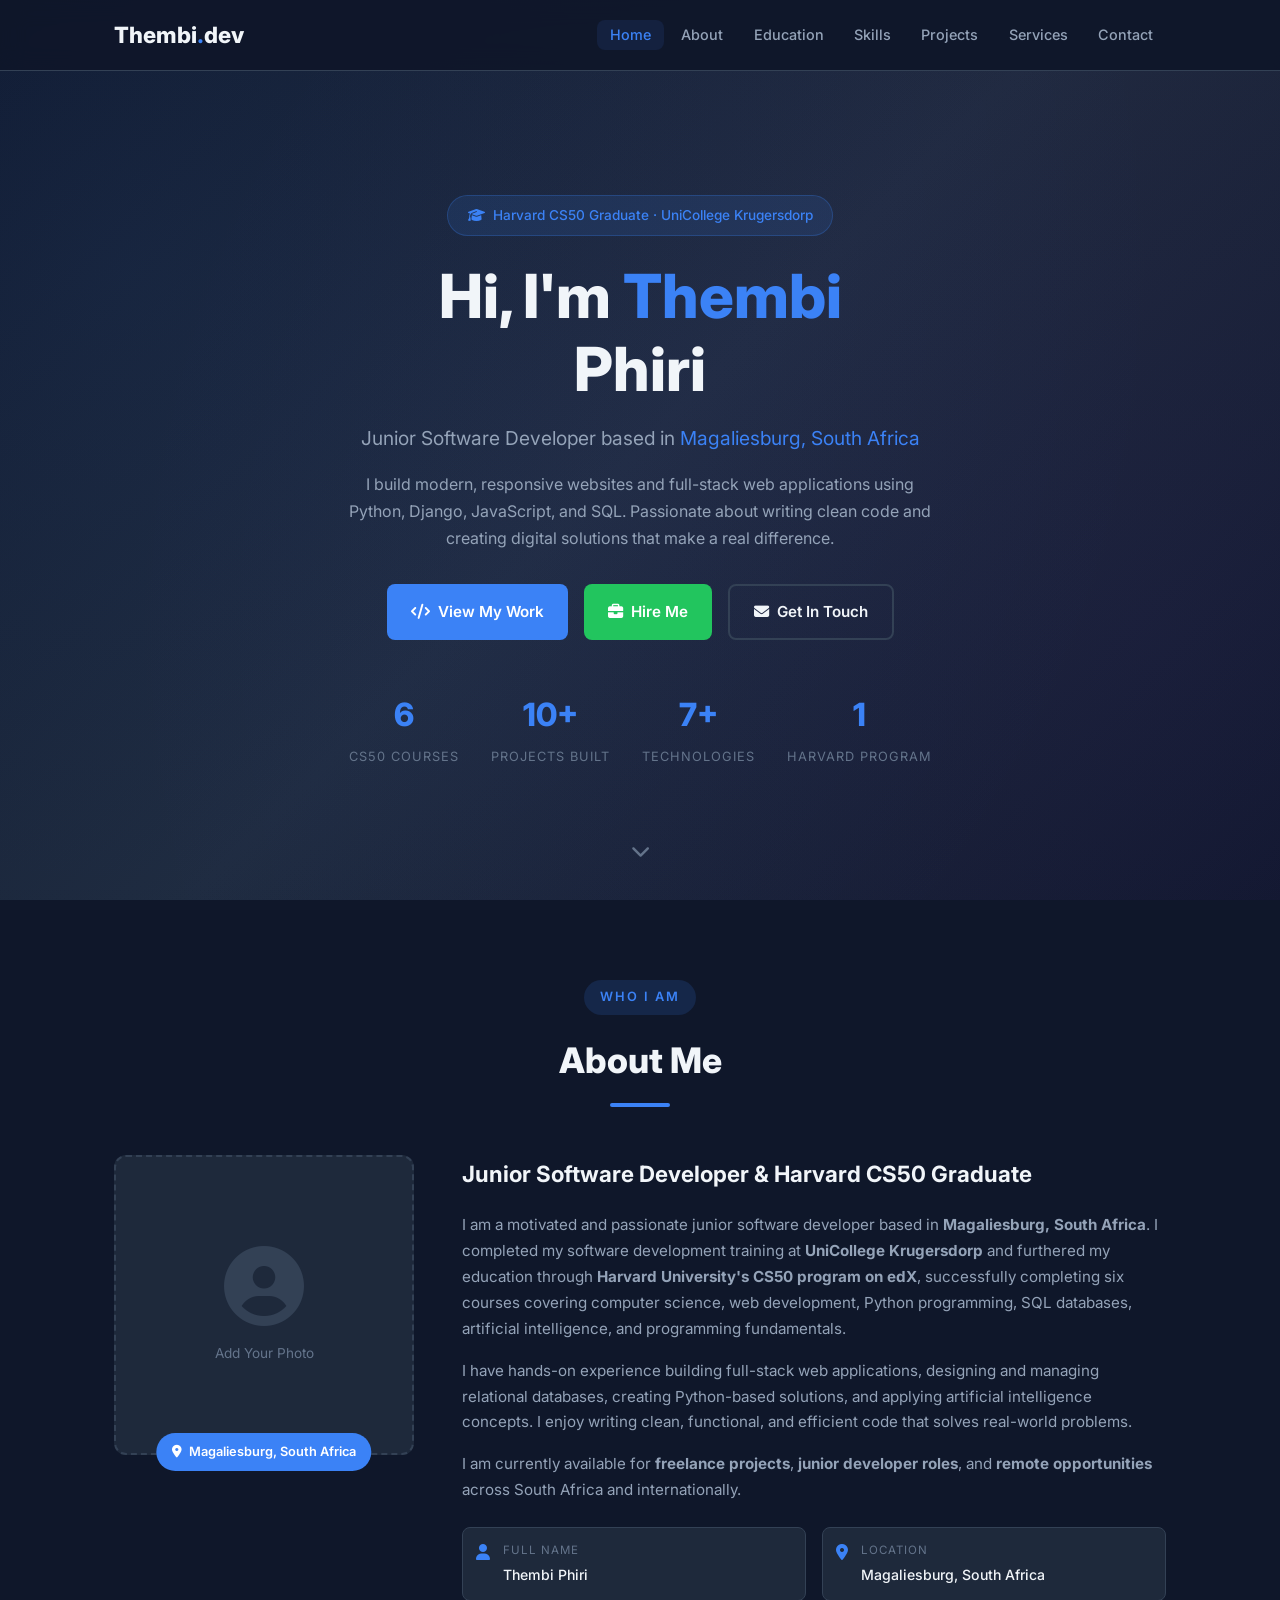
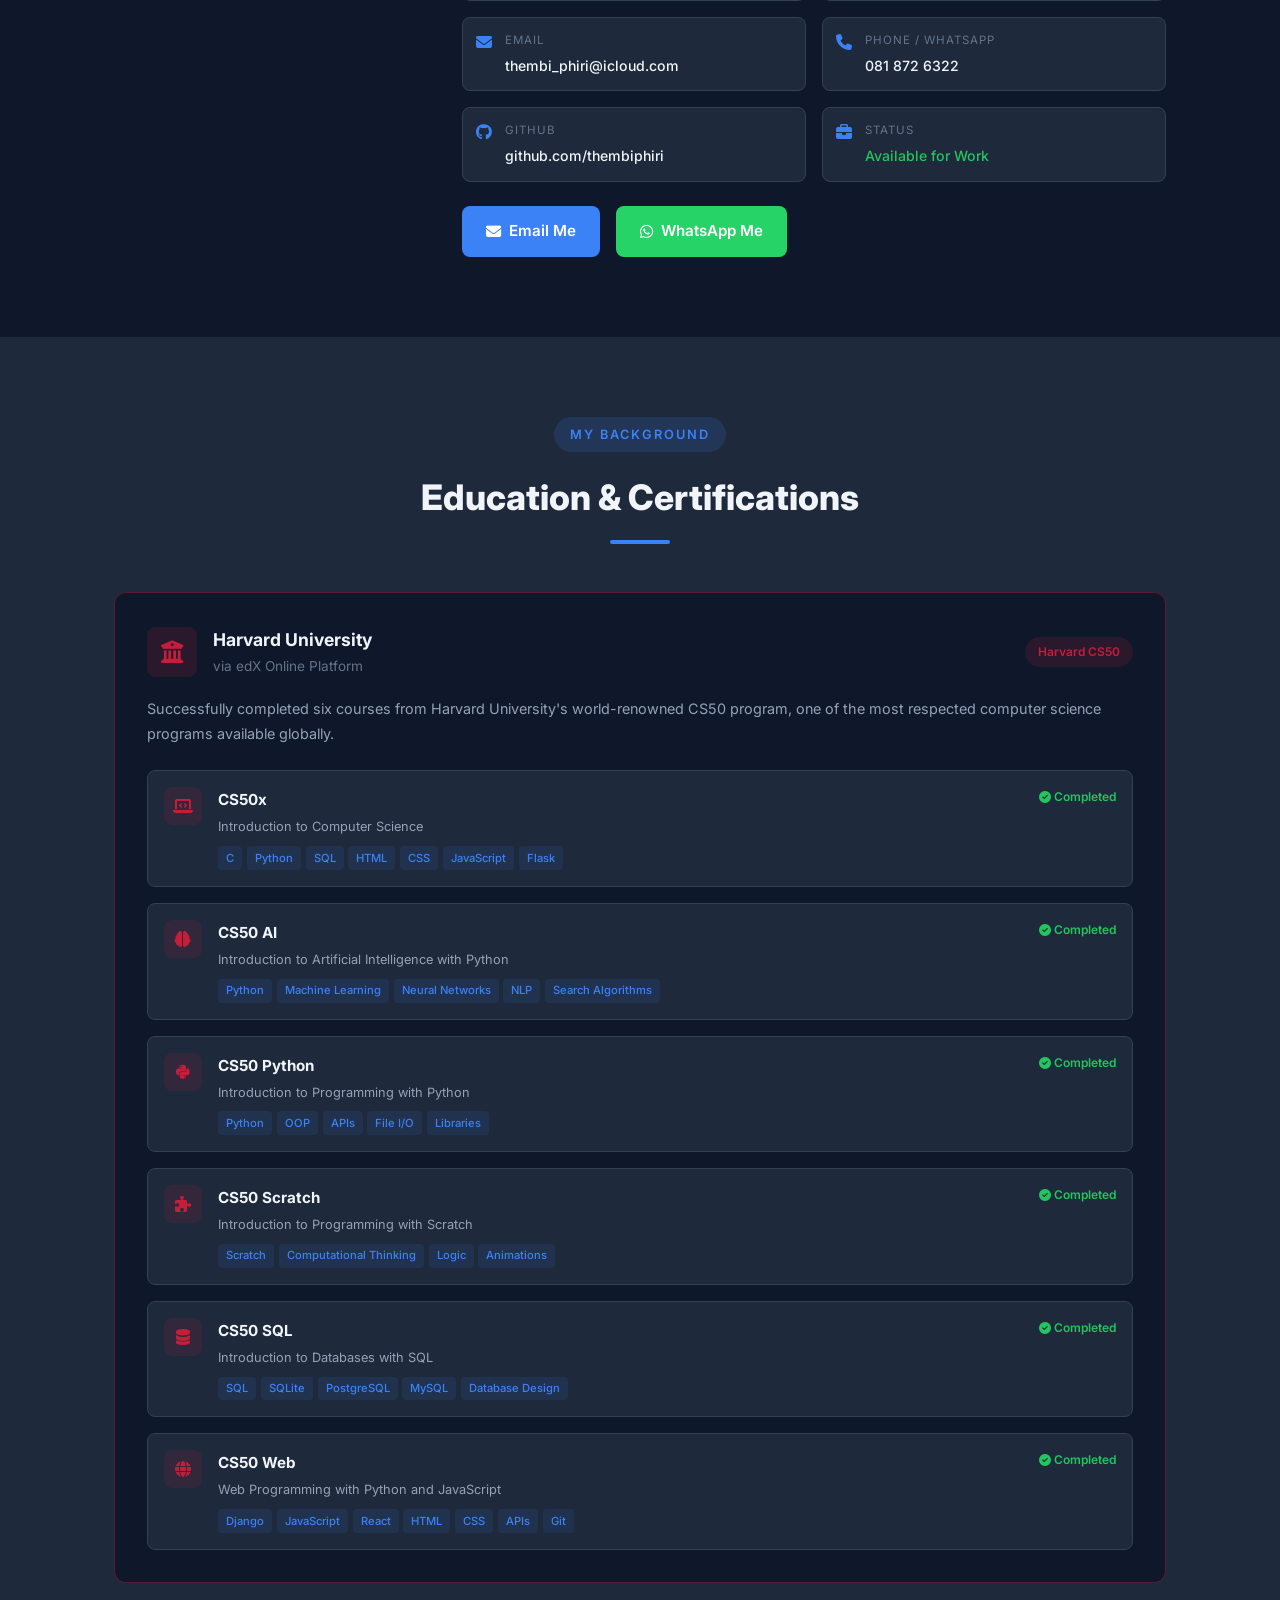
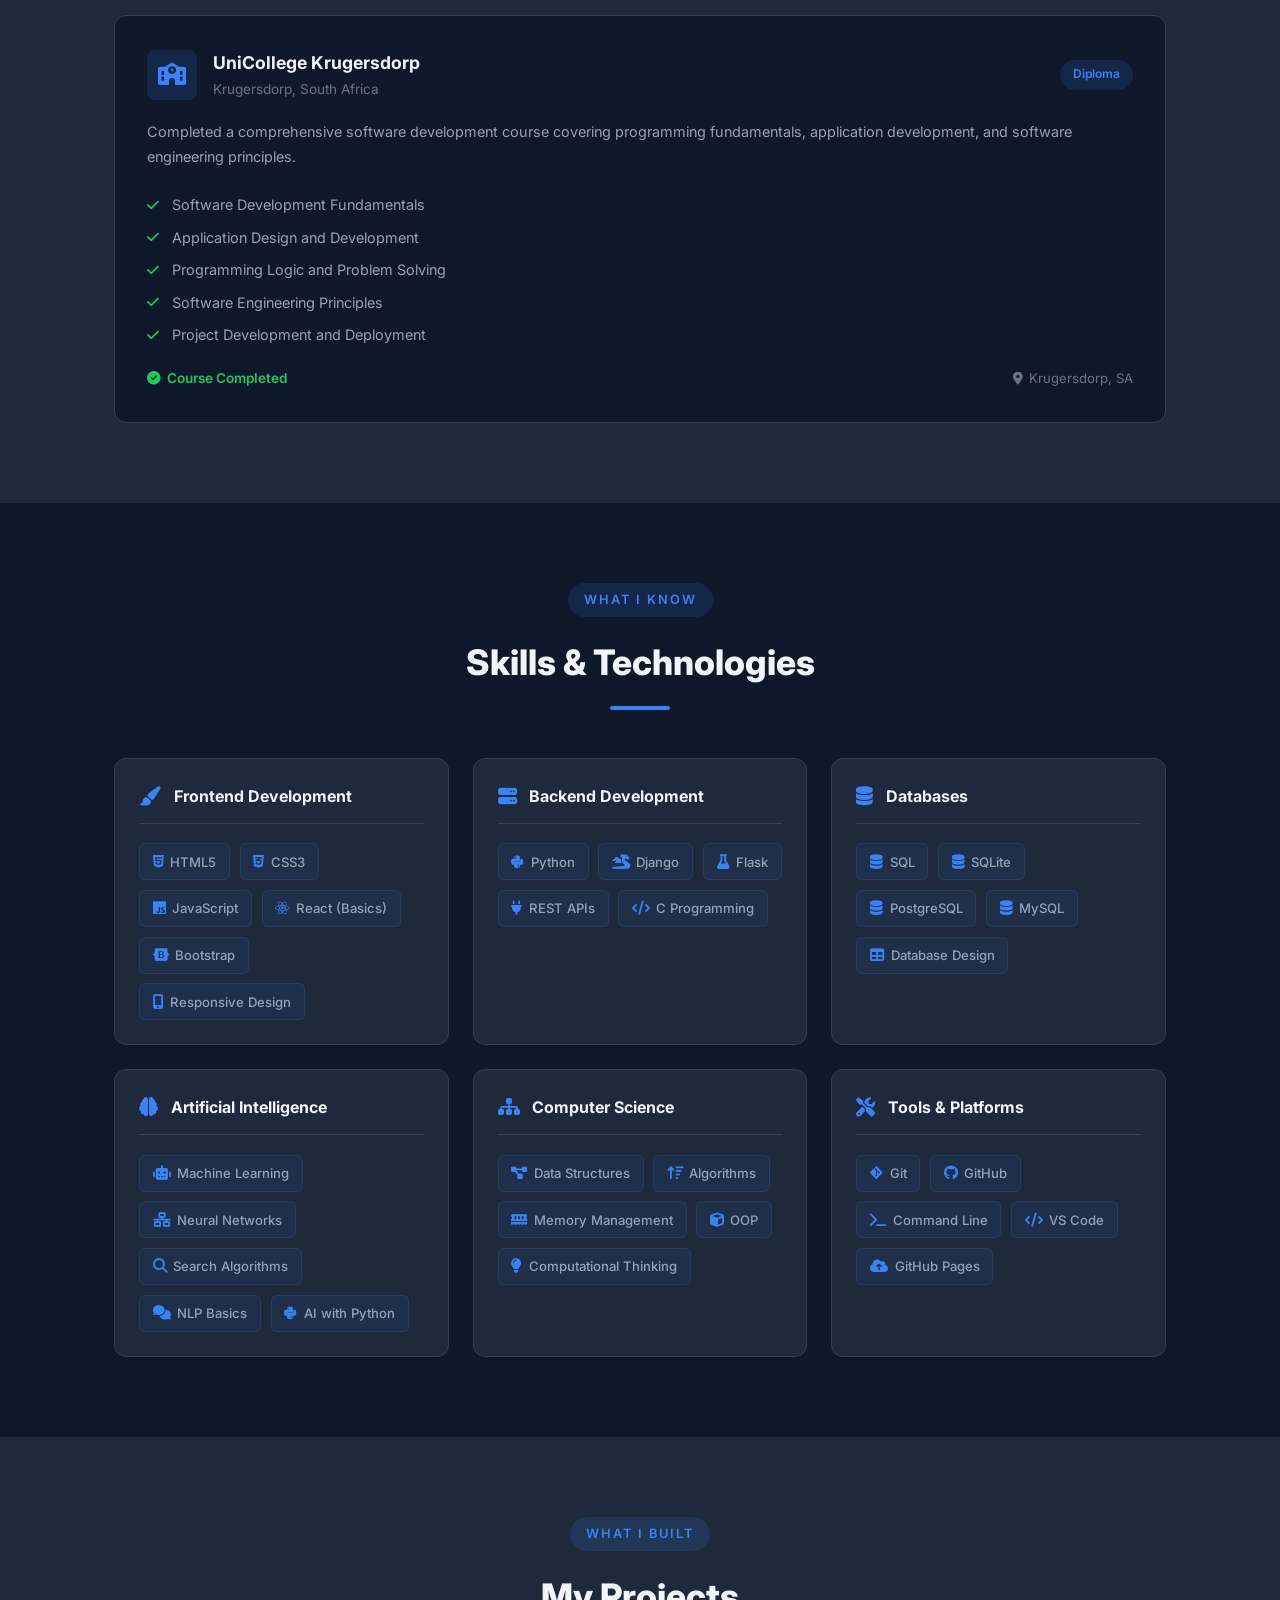
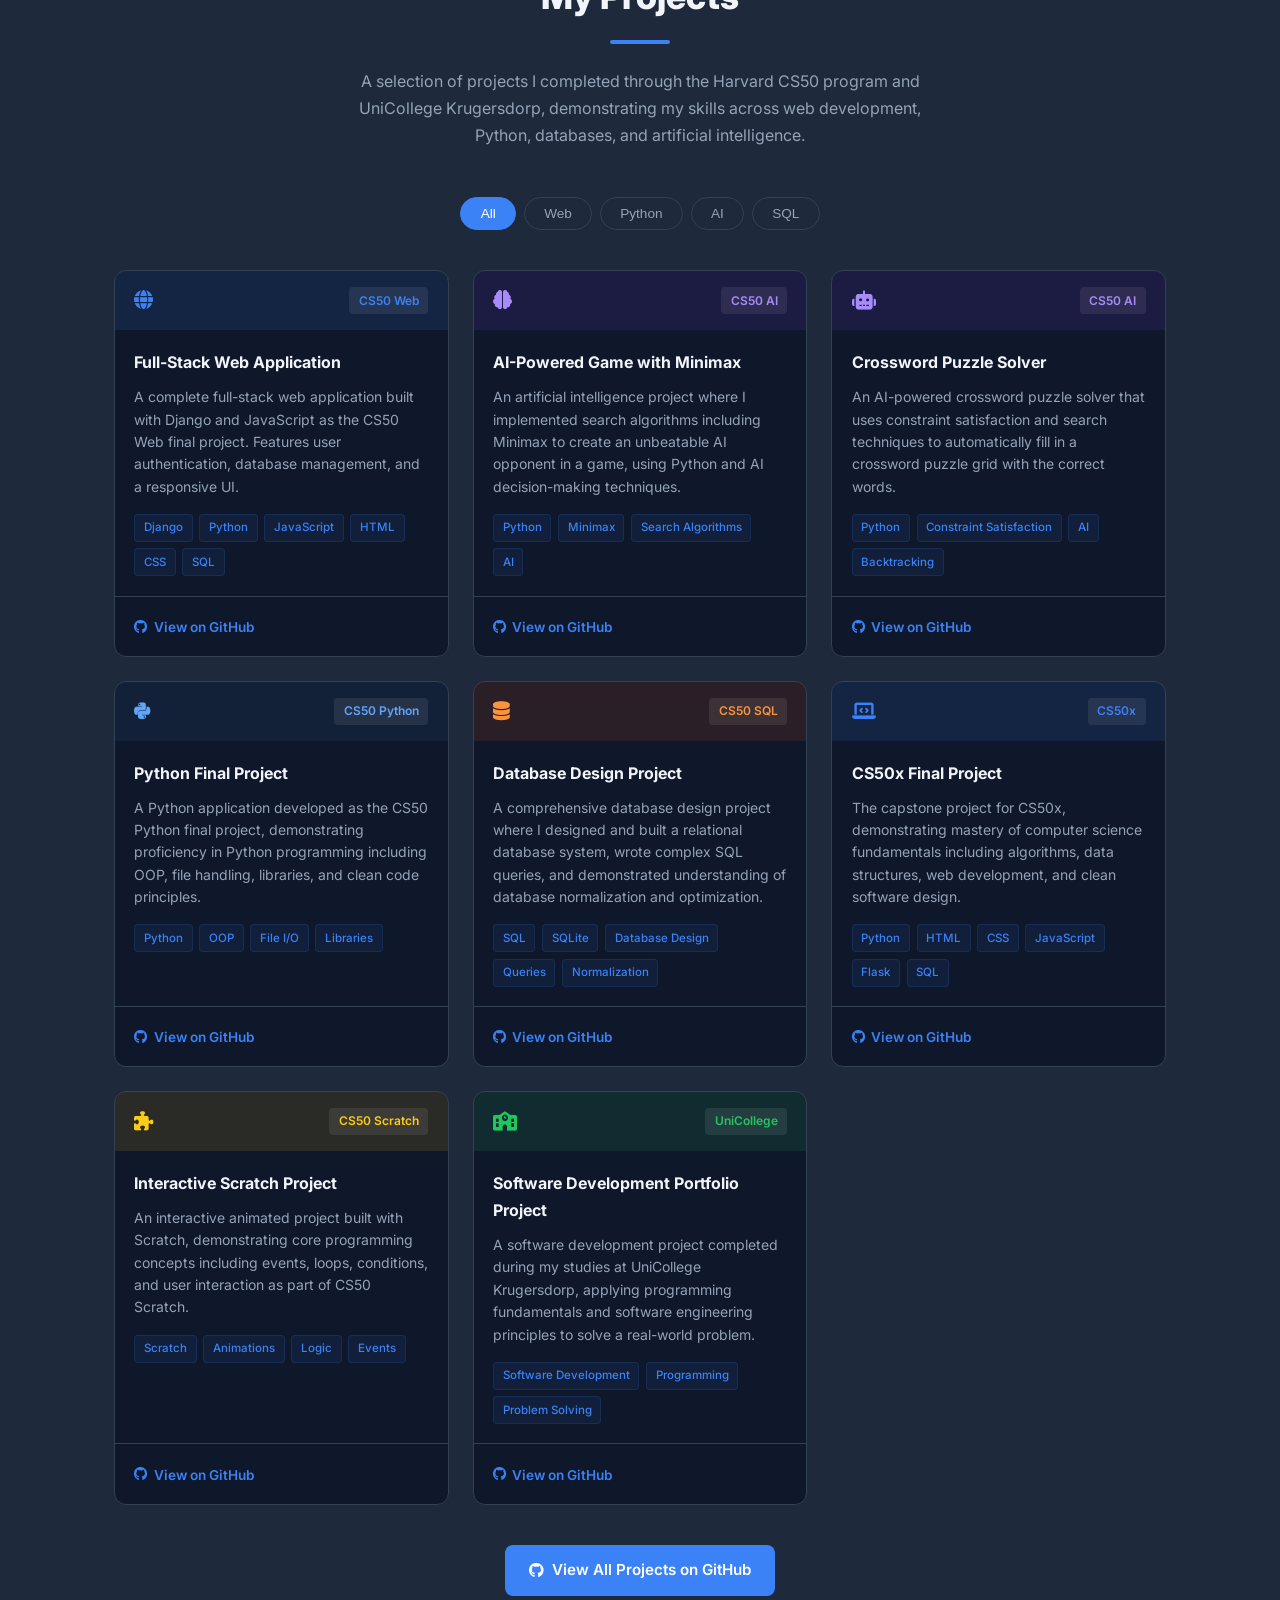
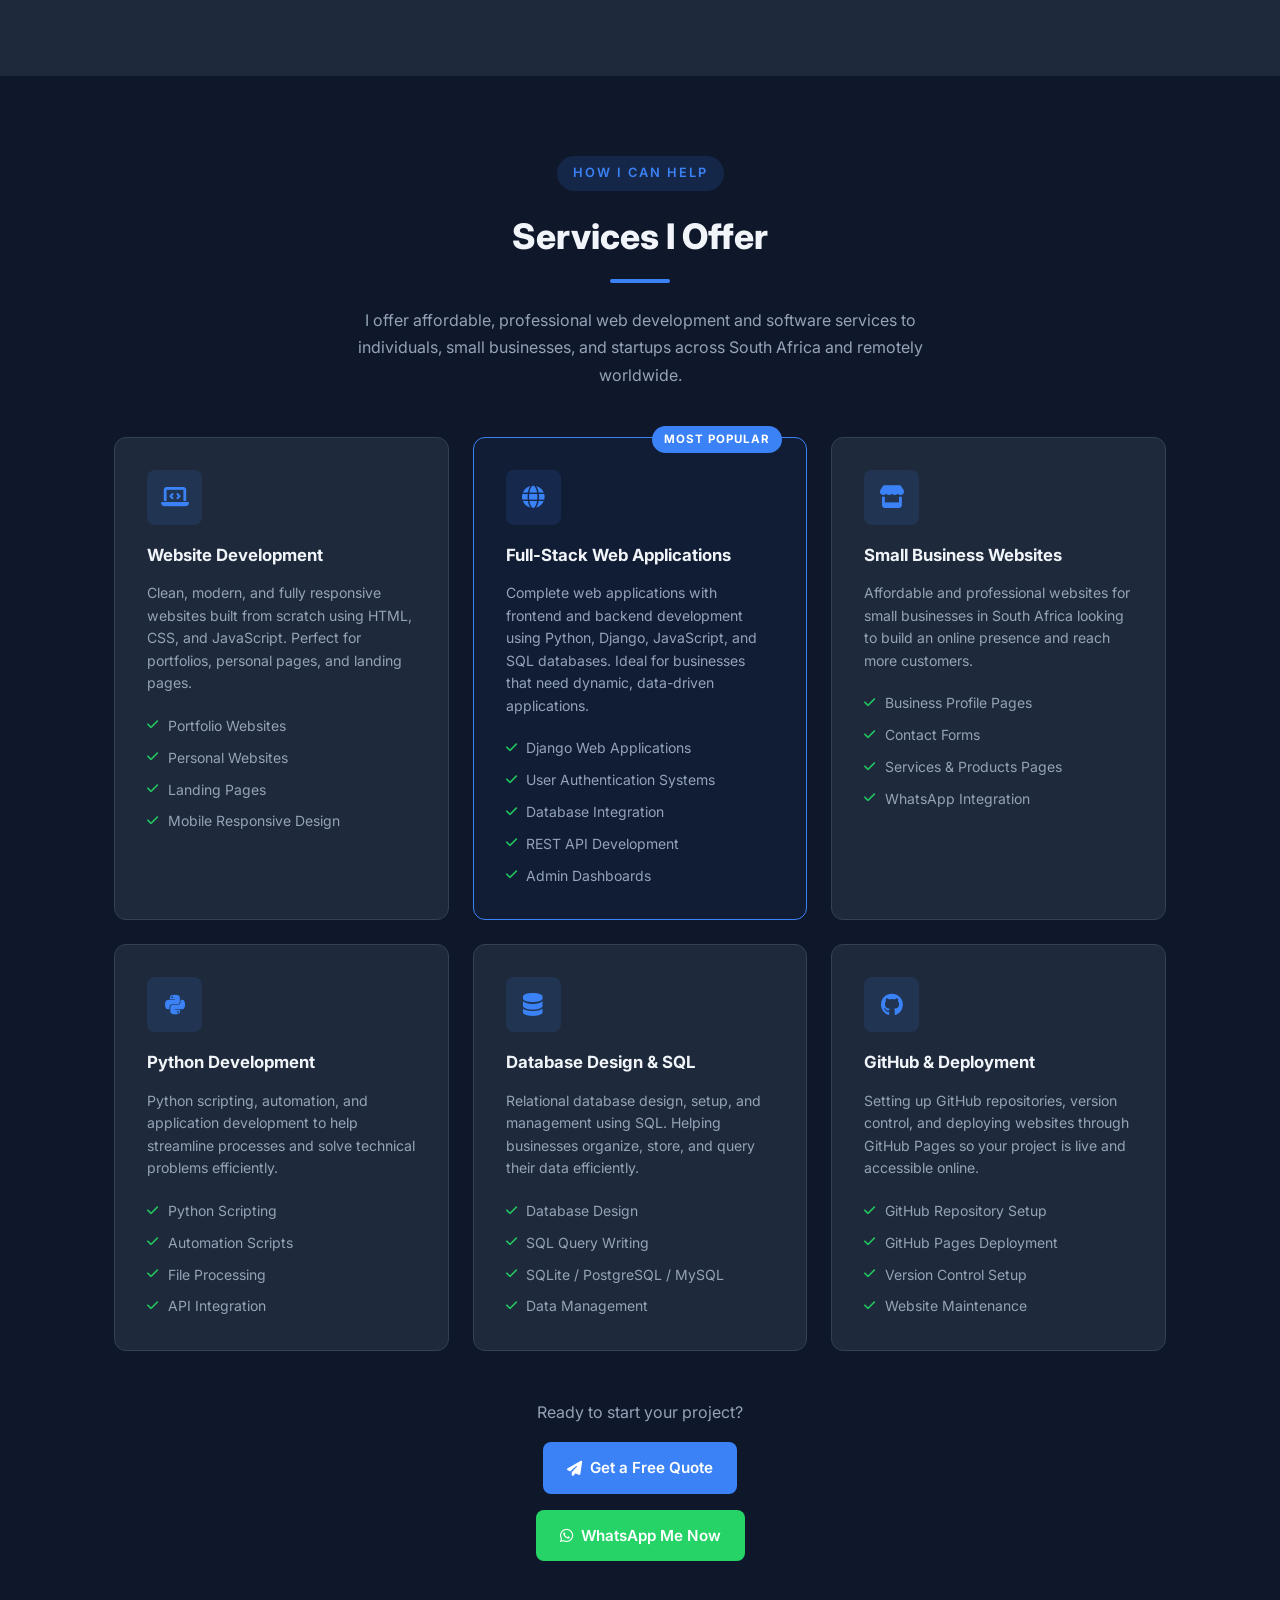
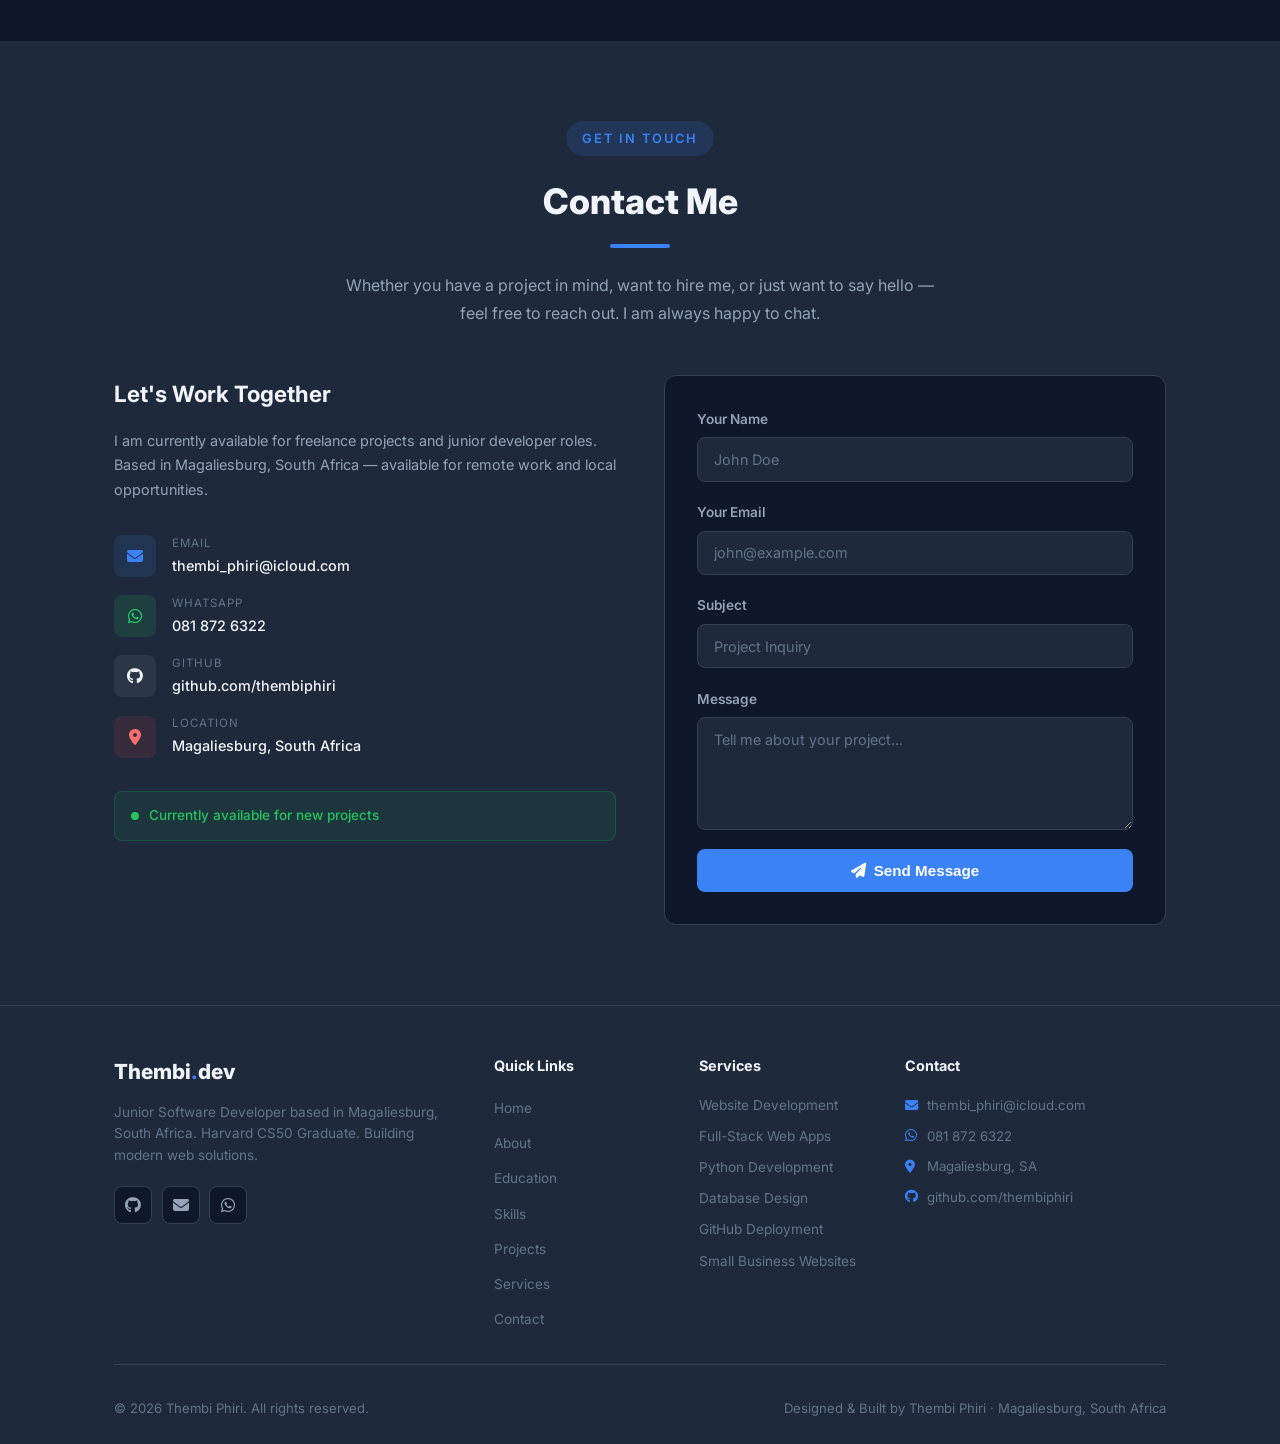
==== commit ef348c01: "Update name to Thembi Phiri" ====
--- a/index.html
+++ b/index.html
@@ -3,10 +3,10 @@
 <head>
   <meta charset="UTF-8" />
   <meta name="viewport" content="width=device-width, initial-scale=1.0" />
-  <meta name="description" content="Sugustin Sthembisile Phiri - Junior Software Developer based in Magaliesburg, South Africa. Harvard CS50 Graduate. Web Development, Python, SQL, AI." />
+  <meta name="description" content="Thembi Phiri - Junior Software Developer based in Magaliesburg, South Africa. Harvard CS50 Graduate. Web Development, Python, SQL, AI." />
   <meta name="keywords" content="Software Developer Magaliesburg, Junior Developer South Africa, CS50 Graduate, Web Developer South Africa, Python Developer, Django Developer" />
-  <meta name="author" content="Sugustin Sthembisile Phiri" />
-  <title>Sugustin Phiri | Software Developer</title>
+  <meta name="author" content="Thembi Phiri" />
+  <title>Thembi Phiri | Software Developer</title>
   <link rel="stylesheet" href="style.css" />
   <link rel="stylesheet" href="https://cdnjs.cloudflare.com/ajax/libs/font-awesome/6.5.0/css/all.min.css" />
   <link href="https://fonts.googleapis.com/css2?family=Inter:wght@300;400;500;600;700;800&display=swap" rel="stylesheet" />
@@ -17,7 +17,7 @@
   <nav class="navbar" id="navbar">
     <div class="nav-container">
       <div class="nav-logo">
-        <span class="logo-text">Sugustin<span class="accent">.</span>dev</span>
+        <span class="logo-text">Thembi<span class="accent">.</span>dev</span>
       </div>
       <ul class="nav-links" id="nav-links">
         <li><a href="#home" class="nav-link">Home</a></li>
@@ -44,8 +44,8 @@
         Harvard CS50 Graduate · UniCollege Krugersdorp
       </div>
       <h1 class="hero-title">
-        Hi, I'm <span class="accent">Sugustin</span><br />
-        Sthembisile Phiri
+        Hi, I'm <span class="accent">Thembi</span><br />
+        Phiri
       </h1>
       <p class="hero-subtitle">
         Junior Software Developer based in
@@ -143,7 +143,7 @@
               <i class="fas fa-user"></i>
               <div>
                 <span class="info-label">Full Name</span>
-                <span class="info-value">Sugustin Sthembisile Phiri</span>
+                <span class="info-value">Thembi Phiri</span>
               </div>
             </div>
             <div class="about-info-item">
@@ -942,7 +942,11 @@
         <a href="#contact" class="btn btn-primary">
           <i class="fas fa-paper-plane"></i> Get a Free Quote
         </a>
-        <a href="https://wa.me/27818726322" target="_blank" class="btn btn-whatsapp">
+        <a
+          href="https://wa.me/27818726322"
+          target="_blank"
+          class="btn btn-whatsapp"
+        >
           <i class="fab fa-whatsapp"></i> WhatsApp Me Now
         </a>
       </div>
@@ -977,7 +981,10 @@
               </div>
               <div>
                 <span class="contact-label">Email</span>
-                <a href="mailto:thembi_phiri@icloud.com" class="contact-value">
+                <a
+                  href="mailto:thembi_phiri@icloud.com"
+                  class="contact-value"
+                >
                   thembi_phiri@icloud.com
                 </a>
               </div>
@@ -1087,7 +1094,9 @@
     <div class="footer-container">
       <div class="footer-top">
         <div class="footer-brand">
-          <span class="logo-text">Sugustin<span class="accent">.</span>dev</span>
+          <span class="logo-text">
+            Thembi<span class="accent">.</span>dev
+          </span>
           <p>
             Junior Software Developer based in Magaliesburg, South Africa.
             Harvard CS50 Graduate. Building modern web solutions.
@@ -1160,10 +1169,8 @@
         </div>
       </div>
       <div class="footer-bottom">
-        <p>
-          &copy; 2025 Sugustin Sthembisile Phiri. All rights reserved.
-        </p>
-        <p>Designed &amp; Built by Sugustin Phiri · Magaliesburg, South Africa</p>
+        <p>&copy; 2025 Thembi Phiri. All rights reserved.</p>
+        <p>Designed &amp; Built by Thembi Phiri · Magaliesburg, South Africa</p>
       </div>
     </div>
   </footer>
--- a/style.css
+++ b/style.css
@@ -0,0 +1,1471 @@
+/* ========================================
+   ROOT VARIABLES
+======================================== */
+:root {
+  --bg-primary: #0f172a;
+  --bg-secondary: #1e293b;
+  --bg-card: #1e293b;
+  --accent: #3b82f6;
+  --accent-hover: #2563eb;
+  --accent-green: #22c55e;
+  --accent-whatsapp: #25d366;
+  --text-primary: #f1f5f9;
+  --text-secondary: #94a3b8;
+  --text-muted: #64748b;
+  --border: #334155;
+  --shadow: rgba(0, 0, 0, 0.3);
+  --harvard-red: #c41e3a;
+  --python-blue: #306998;
+  --ai-purple: #7c3aed;
+  --sql-orange: #ea580c;
+  --radius: 12px;
+  --radius-sm: 8px;
+  --transition: all 0.3s ease;
+}
+
+/* ========================================
+   RESET & BASE
+======================================== */
+*, *::before, *::after {
+  margin: 0;
+  padding: 0;
+  box-sizing: border-box;
+}
+
+html {
+  scroll-behavior: smooth;
+}
+
+body {
+  font-family: 'Inter', Arial, sans-serif;
+  background: var(--bg-primary);
+  color: var(--text-primary);
+  line-height: 1.7;
+  overflow-x: hidden;
+}
+
+a {
+  text-decoration: none;
+  color: inherit;
+  transition: var(--transition);
+}
+
+ul {
+  list-style: none;
+}
+
+img {
+  max-width: 100%;
+}
+
+/* ========================================
+   UTILITIES
+======================================== */
+.accent {
+  color: var(--accent);
+}
+
+.container {
+  max-width: 1100px;
+  margin: 0 auto;
+  padding: 0 1.5rem;
+}
+
+.section {
+  padding: 5rem 0;
+}
+
+.section-dark {
+  background: var(--bg-secondary);
+}
+
+.section-header {
+  text-align: center;
+  margin-bottom: 3rem;
+}
+
+.section-tag {
+  display: inline-block;
+  background: rgba(59, 130, 246, 0.15);
+  color: var(--accent);
+  font-size: 0.8rem;
+  font-weight: 600;
+  letter-spacing: 2px;
+  text-transform: uppercase;
+  padding: 0.4rem 1rem;
+  border-radius: 50px;
+  margin-bottom: 1rem;
+}
+
+.section-title {
+  font-size: 2.2rem;
+  font-weight: 800;
+  margin-bottom: 0.8rem;
+}
+
+.section-line {
+  width: 60px;
+  height: 4px;
+  background: var(--accent);
+  border-radius: 2px;
+  margin: 0 auto 1.5rem;
+}
+
+.section-description {
+  color: var(--text-secondary);
+  max-width: 600px;
+  margin: 0 auto;
+  font-size: 1rem;
+}
+
+/* ========================================
+   BUTTONS
+======================================== */
+.btn {
+  display: inline-flex;
+  align-items: center;
+  gap: 0.5rem;
+  padding: 0.8rem 1.5rem;
+  border-radius: var(--radius-sm);
+  font-weight: 600;
+  font-size: 0.95rem;
+  cursor: pointer;
+  border: none;
+  transition: var(--transition);
+  text-decoration: none;
+}
+
+.btn-primary {
+  background: var(--accent);
+  color: white;
+}
+
+.btn-primary:hover {
+  background: var(--accent-hover);
+  transform: translateY(-2px);
+  box-shadow: 0 8px 25px rgba(59, 130, 246, 0.35);
+}
+
+.btn-secondary {
+  background: var(--accent-green);
+  color: white;
+}
+
+.btn-secondary:hover {
+  background: #16a34a;
+  transform: translateY(-2px);
+}
+
+.btn-outline {
+  background: transparent;
+  color: var(--text-primary);
+  border: 2px solid var(--border);
+}
+
+.btn-outline:hover {
+  border-color: var(--accent);
+  color: var(--accent);
+  transform: translateY(-2px);
+}
+
+.btn-whatsapp {
+  background: var(--accent-whatsapp);
+  color: white;
+}
+
+.btn-whatsapp:hover {
+  background: #1ebe5d;
+  transform: translateY(-2px);
+  box-shadow: 0 8px 25px rgba(37, 211, 102, 0.35);
+}
+
+.btn-full {
+  width: 100%;
+  justify-content: center;
+}
+
+/* ========================================
+   NAVBAR
+======================================== */
+.navbar {
+  position: fixed;
+  top: 0;
+  left: 0;
+  right: 0;
+  z-index: 1000;
+  background: rgba(15, 23, 42, 0.95);
+  backdrop-filter: blur(12px);
+  border-bottom: 1px solid var(--border);
+  transition: var(--transition);
+}
+
+.nav-container {
+  max-width: 1100px;
+  margin: 0 auto;
+  padding: 1rem 1.5rem;
+  display: flex;
+  align-items: center;
+  justify-content: space-between;
+}
+
+.logo-text {
+  font-size: 1.4rem;
+  font-weight: 800;
+  color: var(--text-primary);
+}
+
+.nav-links {
+  display: flex;
+  align-items: center;
+  gap: 0.3rem;
+}
+
+.nav-link {
+  padding: 0.4rem 0.8rem;
+  border-radius: var(--radius-sm);
+  color: var(--text-secondary);
+  font-size: 0.9rem;
+  font-weight: 500;
+  transition: var(--transition);
+}
+
+.nav-link:hover,
+.nav-link.active {
+  color: var(--accent);
+  background: rgba(59, 130, 246, 0.1);
+}
+
+.hamburger {
+  display: none;
+  flex-direction: column;
+  gap: 5px;
+  cursor: pointer;
+}
+
+.hamburger span {
+  display: block;
+  width: 25px;
+  height: 2px;
+  background: var(--text-primary);
+  border-radius: 2px;
+  transition: var(--transition);
+}
+
+/* ========================================
+   HERO SECTION
+======================================== */
+.hero {
+  min-height: 100vh;
+  display: flex;
+  flex-direction: column;
+  align-items: center;
+  justify-content: center;
+  padding: 8rem 1.5rem 4rem;
+  background: linear-gradient(
+    135deg,
+    #0f172a 0%,
+    #1e293b 50%,
+    #0f172a 100%
+  );
+  position: relative;
+  overflow: hidden;
+  text-align: center;
+}
+
+.hero::before {
+  content: '';
+  position: absolute;
+  top: -50%;
+  left: -50%;
+  width: 200%;
+  height: 200%;
+  background: radial-gradient(
+    circle at 30% 40%,
+    rgba(59, 130, 246, 0.08) 0%,
+    transparent 50%
+  ),
+  radial-gradient(
+    circle at 70% 60%,
+    rgba(124, 58, 237, 0.06) 0%,
+    transparent 50%
+  );
+  pointer-events: none;
+}
+
+.hero-container {
+  max-width: 800px;
+  position: relative;
+  z-index: 1;
+}
+
+.hero-badge {
+  display: inline-flex;
+  align-items: center;
+  gap: 0.5rem;
+  background: rgba(59, 130, 246, 0.12);
+  border: 1px solid rgba(59, 130, 246, 0.25);
+  color: var(--accent);
+  padding: 0.5rem 1.2rem;
+  border-radius: 50px;
+  font-size: 0.85rem;
+  font-weight: 500;
+  margin-bottom: 1.5rem;
+  animation: fadeInDown 0.8s ease;
+}
+
+.hero-title {
+  font-size: clamp(2.2rem, 6vw, 3.8rem);
+  font-weight: 800;
+  line-height: 1.2;
+  margin-bottom: 1rem;
+  animation: fadeInUp 0.8s ease 0.2s both;
+}
+
+.hero-subtitle {
+  font-size: 1.2rem;
+  color: var(--text-secondary);
+  margin-bottom: 1rem;
+  animation: fadeInUp 0.8s ease 0.3s both;
+}
+
+.hero-description {
+  color: var(--text-secondary);
+  font-size: 1rem;
+  max-width: 600px;
+  margin: 0 auto 2rem;
+  animation: fadeInUp 0.8s ease 0.4s both;
+}
+
+.hero-buttons {
+  display: flex;
+  gap: 1rem;
+  justify-content: center;
+  flex-wrap: wrap;
+  margin-bottom: 3rem;
+  animation: fadeInUp 0.8s ease 0.5s both;
+}
+
+.hero-stats {
+  display: flex;
+  gap: 2rem;
+  justify-content: center;
+  flex-wrap: wrap;
+  animation: fadeInUp 0.8s ease 0.6s both;
+}
+
+.stat {
+  text-align: center;
+}
+
+.stat-number {
+  display: block;
+  font-size: 2rem;
+  font-weight: 800;
+  color: var(--accent);
+}
+
+.stat-label {
+  font-size: 0.8rem;
+  color: var(--text-muted);
+  text-transform: uppercase;
+  letter-spacing: 1px;
+}
+
+.hero-scroll {
+  position: absolute;
+  bottom: 2rem;
+  left: 50%;
+  transform: translateX(-50%);
+  animation: bounce 2s infinite;
+}
+
+.hero-scroll a {
+  color: var(--text-muted);
+  font-size: 1.2rem;
+}
+
+/* ========================================
+   ABOUT SECTION
+======================================== */
+.about-grid {
+  display: grid;
+  grid-template-columns: 300px 1fr;
+  gap: 3rem;
+  align-items: start;
+}
+
+.about-image-wrapper {
+  position: relative;
+}
+
+.about-image-placeholder {
+  width: 100%;
+  aspect-ratio: 1;
+  background: var(--bg-secondary);
+  border-radius: var(--radius);
+  border: 2px dashed var(--border);
+  display: flex;
+  flex-direction: column;
+  align-items: center;
+  justify-content: center;
+  gap: 1rem;
+  color: var(--text-muted);
+}
+
+.about-image-placeholder i {
+  font-size: 5rem;
+  color: var(--border);
+}
+
+.about-image-placeholder p {
+  font-size: 0.85rem;
+}
+
+.about-location-badge {
+  position: absolute;
+  bottom: -1rem;
+  left: 50%;
+  transform: translateX(-50%);
+  background: var(--accent);
+  color: white;
+  padding: 0.5rem 1rem;
+  border-radius: 50px;
+  font-size: 0.8rem;
+  font-weight: 600;
+  white-space: nowrap;
+  display: flex;
+  align-items: center;
+  gap: 0.4rem;
+}
+
+.about-heading {
+  font-size: 1.4rem;
+  font-weight: 700;
+  margin-bottom: 1.2rem;
+  color: var(--text-primary);
+}
+
+.about-text {
+  color: var(--text-secondary);
+  margin-bottom: 1rem;
+  font-size: 0.95rem;
+}
+
+.about-info-grid {
+  display: grid;
+  grid-template-columns: 1fr 1fr;
+  gap: 1rem;
+  margin: 1.5rem 0;
+}
+
+.about-info-item {
+  display: flex;
+  align-items: flex-start;
+  gap: 0.8rem;
+  padding: 0.8rem;
+  background: var(--bg-secondary);
+  border-radius: var(--radius-sm);
+  border: 1px solid var(--border);
+}
+
+.about-info-item i {
+  color: var(--accent);
+  font-size: 1rem;
+  margin-top: 0.2rem;
+  flex-shrink: 0;
+}
+
+.about-info-item div {
+  display: flex;
+  flex-direction: column;
+}
+
+.info-label {
+  font-size: 0.72rem;
+  color: var(--text-muted);
+  text-transform: uppercase;
+  letter-spacing: 1px;
+  margin-bottom: 0.2rem;
+}
+
+.info-value {
+  font-size: 0.88rem;
+  color: var(--text-primary);
+  font-weight: 500;
+}
+
+.available {
+  color: var(--accent-green) !important;
+}
+
+.about-buttons {
+  display: flex;
+  gap: 1rem;
+  flex-wrap: wrap;
+}
+
+/* ========================================
+   EDUCATION SECTION
+======================================== */
+.education-grid {
+  display: grid;
+  gap: 2rem;
+}
+
+.education-card {
+  background: var(--bg-primary);
+  border: 1px solid var(--border);
+  border-radius: var(--radius);
+  padding: 2rem;
+  transition: var(--transition);
+}
+
+.education-card:hover {
+  border-color: var(--accent);
+  transform: translateY(-3px);
+  box-shadow: 0 12px 40px var(--shadow);
+}
+
+.education-card.featured {
+  border-color: rgba(196, 30, 58, 0.4);
+}
+
+.education-card.featured:hover {
+  border-color: var(--harvard-red);
+}
+
+.edu-card-header {
+  display: flex;
+  align-items: center;
+  gap: 1rem;
+  margin-bottom: 1.2rem;
+  flex-wrap: wrap;
+}
+
+.edu-icon {
+  width: 50px;
+  height: 50px;
+  border-radius: var(--radius-sm);
+  display: flex;
+  align-items: center;
+  justify-content: center;
+  font-size: 1.4rem;
+  flex-shrink: 0;
+}
+
+.edu-icon.harvard {
+  background: rgba(196, 30, 58, 0.15);
+  color: var(--harvard-red);
+}
+
+.edu-icon.unicollege {
+  background: rgba(59, 130, 246, 0.15);
+  color: var(--accent);
+}
+
+.edu-header-text h3 {
+  font-size: 1.1rem;
+  font-weight: 700;
+}
+
+.edu-header-text p {
+  color: var(--text-muted);
+  font-size: 0.85rem;
+}
+
+.edu-badge {
+  margin-left: auto;
+  background: rgba(196, 30, 58, 0.15);
+  color: var(--harvard-red);
+  padding: 0.3rem 0.8rem;
+  border-radius: 50px;
+  font-size: 0.75rem;
+  font-weight: 600;
+}
+
+.edu-badge.local {
+  background: rgba(59, 130, 246, 0.15);
+  color: var(--accent);
+}
+
+.edu-description {
+  color: var(--text-secondary);
+  font-size: 0.9rem;
+  margin-bottom: 1.5rem;
+}
+
+.cs50-courses {
+  display: grid;
+  gap: 1rem;
+}
+
+.cs50-course {
+  display: flex;
+  align-items: flex-start;
+  gap: 1rem;
+  padding: 1rem;
+  background: var(--bg-secondary);
+  border-radius: var(--radius-sm);
+  border: 1px solid var(--border);
+  transition: var(--transition);
+}
+
+.cs50-course:hover {
+  border-color: rgba(196, 30, 58, 0.4);
+}
+
+.cs50-course-icon {
+  width: 38px;
+  height: 38px;
+  background: rgba(196, 30, 58, 0.12);
+  color: var(--harvard-red);
+  border-radius: 8px;
+  display: flex;
+  align-items: center;
+  justify-content: center;
+  font-size: 1rem;
+  flex-shrink: 0;
+}
+
+.cs50-course-info {
+  flex: 1;
+}
+
+.cs50-course-info h4 {
+  font-size: 0.95rem;
+  font-weight: 700;
+  margin-bottom: 0.2rem;
+}
+
+.cs50-course-info p {
+  font-size: 0.8rem;
+  color: var(--text-secondary);
+  margin-bottom: 0.5rem;
+}
+
+.cs50-tags {
+  display: flex;
+  flex-wrap: wrap;
+  gap: 0.3rem;
+}
+
+.cs50-tags span {
+  background: rgba(59, 130, 246, 0.1);
+  color: var(--accent);
+  padding: 0.15rem 0.5rem;
+  border-radius: 4px;
+  font-size: 0.7rem;
+  font-weight: 500;
+}
+
+.cs50-status {
+  font-size: 0.75rem;
+  font-weight: 600;
+  white-space: nowrap;
+  flex-shrink: 0;
+}
+
+.cs50-status.completed {
+  color: var(--accent-green);
+}
+
+.edu-details {
+  display: grid;
+  gap: 0.5rem;
+  margin-bottom: 1.2rem;
+}
+
+.edu-detail-item {
+  display: flex;
+  align-items: center;
+  gap: 0.8rem;
+  font-size: 0.9rem;
+  color: var(--text-secondary);
+}
+
+.edu-detail-item i {
+  color: var(--accent-green);
+  font-size: 0.85rem;
+}
+
+.edu-status-row {
+  display: flex;
+  align-items: center;
+  justify-content: space-between;
+  flex-wrap: wrap;
+  gap: 0.5rem;
+}
+
+.edu-completed {
+  color: var(--accent-green);
+  font-size: 0.85rem;
+  font-weight: 600;
+  display: flex;
+  align-items: center;
+  gap: 0.4rem;
+}
+
+.edu-location {
+  color: var(--text-muted);
+  font-size: 0.82rem;
+  display: flex;
+  align-items: center;
+  gap: 0.4rem;
+}
+
+/* ========================================
+   SKILLS SECTION
+======================================== */
+.skills-grid {
+  display: grid;
+  grid-template-columns: repeat(auto-fit, minmax(300px, 1fr));
+  gap: 1.5rem;
+}
+
+.skill-category {
+  background: var(--bg-secondary);
+  border: 1px solid var(--border);
+  border-radius: var(--radius);
+  padding: 1.5rem;
+  transition: var(--transition);
+}
+
+.skill-category:hover {
+  border-color: var(--accent);
+  transform: translateY(-3px);
+  box-shadow: 0 10px 30px var(--shadow);
+}
+
+.skill-category-header {
+  display: flex;
+  align-items: center;
+  gap: 0.8rem;
+  margin-bottom: 1.2rem;
+  padding-bottom: 0.8rem;
+  border-bottom: 1px solid var(--border);
+}
+
+.skill-category-header i {
+  color: var(--accent);
+  font-size: 1.2rem;
+}
+
+.skill-category-header h3 {
+  font-size: 1rem;
+  font-weight: 700;
+}
+
+.skill-items {
+  display: flex;
+  flex-wrap: wrap;
+  gap: 0.6rem;
+}
+
+.skill-item {
+  display: flex;
+  align-items: center;
+  gap: 0.4rem;
+  background: rgba(59, 130, 246, 0.08);
+  border: 1px solid rgba(59, 130, 246, 0.15);
+  color: var(--text-secondary);
+  padding: 0.4rem 0.8rem;
+  border-radius: 6px;
+  font-size: 0.82rem;
+  font-weight: 500;
+  transition: var(--transition);
+}
+
+.skill-item:hover {
+  background: rgba(59, 130, 246, 0.2);
+  color: var(--accent);
+  border-color: var(--accent);
+}
+
+.skill-item i {
+  color: var(--accent);
+  font-size: 0.9rem;
+}
+
+/* ========================================
+   PROJECTS SECTION
+======================================== */
+.projects-filter {
+  display: flex;
+  gap: 0.5rem;
+  justify-content: center;
+  flex-wrap: wrap;
+  margin-bottom: 2.5rem;
+}
+
+.filter-btn {
+  padding: 0.5rem 1.2rem;
+  border-radius: 50px;
+  border: 1px solid var(--border);
+  background: transparent;
+  color: var(--text-secondary);
+  font-size: 0.85rem;
+  font-weight: 500;
+  cursor: pointer;
+  transition: var(--transition);
+}
+
+.filter-btn:hover,
+.filter-btn.active {
+  background: var(--accent);
+  border-color: var(--accent);
+  color: white;
+}
+
+.projects-grid {
+  display: grid;
+  grid-template-columns: repeat(auto-fit, minmax(300px, 1fr));
+  gap: 1.5rem;
+  margin-bottom: 2.5rem;
+}
+
+.project-card {
+  background: var(--bg-primary);
+  border: 1px solid var(--border);
+  border-radius: var(--radius);
+  overflow: hidden;
+  transition: var(--transition);
+  display: flex;
+  flex-direction: column;
+}
+
+.project-card:hover {
+  transform: translateY(-5px);
+  box-shadow: 0 15px 40px var(--shadow);
+  border-color: var(--accent);
+}
+
+.project-card-header {
+  padding: 1rem 1.2rem;
+  display: flex;
+  align-items: center;
+  justify-content: space-between;
+  font-size: 1.2rem;
+}
+
+.project-card-header.web {
+  background: rgba(59, 130, 246, 0.12);
+  color: var(--accent);
+}
+
+.project-card-header.ai {
+  background: rgba(124, 58, 237, 0.12);
+  color: #a78bfa;
+}
+
+.project-card-header.python {
+  background: rgba(48, 105, 152, 0.12);
+  color: #60a5fa;
+}
+
+.project-card-header.sql {
+  background: rgba(234, 88, 12, 0.12);
+  color: #fb923c;
+}
+
+.project-card-header.scratch {
+  background: rgba(234, 179, 8, 0.12);
+  color: #facc15;
+}
+
+.project-card-header.unicollege {
+  background: rgba(34, 197, 94, 0.12);
+  color: var(--accent-green);
+}
+
+.project-source {
+  font-size: 0.75rem;
+  font-weight: 600;
+  padding: 0.2rem 0.6rem;
+  background: rgba(255, 255, 255, 0.08);
+  border-radius: 4px;
+}
+
+.project-card-body {
+  padding: 1.2rem;
+  flex: 1;
+}
+
+.project-card-body h3 {
+  font-size: 1rem;
+  font-weight: 700;
+  margin-bottom: 0.6rem;
+}
+
+.project-card-body p {
+  color: var(--text-secondary);
+  font-size: 0.875rem;
+  margin-bottom: 1rem;
+  line-height: 1.6;
+}
+
+.project-tags {
+  display: flex;
+  flex-wrap: wrap;
+  gap: 0.4rem;
+}
+
+.project-tags span {
+  background: rgba(59, 130, 246, 0.08);
+  color: var(--accent);
+  border: 1px solid rgba(59, 130, 246, 0.15);
+  padding: 0.2rem 0.55rem;
+  border-radius: 4px;
+  font-size: 0.72rem;
+  font-weight: 500;
+}
+
+.project-card-footer {
+  padding: 1rem 1.2rem;
+  border-top: 1px solid var(--border);
+}
+
+.project-link {
+  display: inline-flex;
+  align-items: center;
+  gap: 0.4rem;
+  color: var(--accent);
+  font-size: 0.85rem;
+  font-weight: 600;
+  transition: var(--transition);
+}
+
+.project-link:hover {
+  color: var(--accent-hover);
+  gap: 0.6rem;
+}
+
+.projects-cta {
+  text-align: center;
+}
+
+/* ========================================
+   SERVICES SECTION
+======================================== */
+.services-grid {
+  display: grid;
+  grid-template-columns: repeat(auto-fit, minmax(300px, 1fr));
+  gap: 1.5rem;
+  margin-bottom: 3rem;
+}
+
+.service-card {
+  background: var(--bg-secondary);
+  border: 1px solid var(--border);
+  border-radius: var(--radius);
+  padding: 2rem;
+  transition: var(--transition);
+  position: relative;
+}
+
+.service-card:hover {
+  border-color: var(--accent);
+  transform: translateY(-4px);
+  box-shadow: 0 12px 35px var(--shadow);
+}
+
+.service-card.featured-service {
+  border-color: var(--accent);
+  background: rgba(59, 130, 246, 0.05);
+}
+
+.service-badge {
+  position: absolute;
+  top: -0.75rem;
+  right: 1.5rem;
+  background: var(--accent);
+  color: white;
+  font-size: 0.72rem;
+  font-weight: 700;
+  padding: 0.25rem 0.75rem;
+  border-radius: 50px;
+  text-transform: uppercase;
+  letter-spacing: 1px;
+}
+
+.service-icon {
+  width: 55px;
+  height: 55px;
+  background: rgba(59, 130, 246, 0.12);
+  border-radius: var(--radius-sm);
+  display: flex;
+  align-items: center;
+  justify-content: center;
+  font-size: 1.4rem;
+  color: var(--accent);
+  margin-bottom: 1rem;
+}
+
+.service-card h3 {
+  font-size: 1.05rem;
+  font-weight: 700;
+  margin-bottom: 0.8rem;
+}
+
+.service-card p {
+  color: var(--text-secondary);
+  font-size: 0.88rem;
+  margin-bottom: 1.2rem;
+  line-height: 1.6;
+}
+
+.service-list {
+  display: flex;
+  flex-direction: column;
+  gap: 0.5rem;
+}
+
+.service-list li {
+  display: flex;
+  align-items: center;
+  gap: 0.6rem;
+  font-size: 0.875rem;
+  color: var(--text-secondary);
+}
+
+.service-list li i {
+  color: var(--accent-green);
+  font-size: 0.8rem;
+  flex-shrink: 0;
+}
+
+.services-cta {
+  text-align: center;
+  display: flex;
+  flex-direction: column;
+  align-items: center;
+  gap: 1rem;
+}
+
+.services-cta p {
+  color: var(--text-secondary);
+  font-size: 1rem;
+}
+
+.services-cta div,
+.services-cta > * {
+  display: inline-flex;
+}
+
+/* ========================================
+   CONTACT SECTION
+======================================== */
+.contact-grid {
+  display: grid;
+  grid-template-columns: 1fr 1fr;
+  gap: 3rem;
+  align-items: start;
+}
+
+.contact-info h3 {
+  font-size: 1.4rem;
+  font-weight: 700;
+  margin-bottom: 1rem;
+}
+
+.contact-info > p {
+  color: var(--text-secondary);
+  font-size: 0.9rem;
+  margin-bottom: 2rem;
+  line-height: 1.7;
+}
+
+.contact-details {
+  display: flex;
+  flex-direction: column;
+  gap: 1rem;
+  margin-bottom: 2rem;
+}
+
+.contact-detail-item {
+  display: flex;
+  align-items: center;
+  gap: 1rem;
+}
+
+.contact-icon {
+  width: 42px;
+  height: 42px;
+  background: rgba(59, 130, 246, 0.12);
+  color: var(--accent);
+  border-radius: var(--radius-sm);
+  display: flex;
+  align-items: center;
+  justify-content: center;
+  font-size: 1rem;
+  flex-shrink: 0;
+}
+
+.contact-icon.whatsapp {
+  background: rgba(37, 211, 102, 0.12);
+  color: var(--accent-whatsapp);
+}
+
+.contact-icon.github {
+  background: rgba(255, 255, 255, 0.06);
+  color: var(--text-primary);
+}
+
+.contact-icon.location {
+  background: rgba(239, 68, 68, 0.12);
+  color: #f87171;
+}
+
+.contact-detail-item div {
+  display: flex;
+  flex-direction: column;
+}
+
+.contact-label {
+  font-size: 0.72rem;
+  color: var(--text-muted);
+  text-transform: uppercase;
+  letter-spacing: 1px;
+}
+
+.contact-value {
+  color: var(--text-primary);
+  font-size: 0.9rem;
+  font-weight: 500;
+}
+
+a.contact-value:hover {
+  color: var(--accent);
+}
+
+.contact-availability {
+  display: flex;
+  align-items: center;
+  gap: 0.6rem;
+  padding: 0.8rem 1rem;
+  background: rgba(34, 197, 94, 0.08);
+  border: 1px solid rgba(34, 197, 94, 0.2);
+  border-radius: var(--radius-sm);
+  font-size: 0.85rem;
+  color: var(--accent-green);
+  font-weight: 500;
+}
+
+.availability-dot {
+  width: 8px;
+  height: 8px;
+  background: var(--accent-green);
+  border-radius: 50%;
+  animation: pulse 2s infinite;
+  flex-shrink: 0;
+}
+
+/* Contact Form */
+.contact-form-wrapper {
+  background: var(--bg-primary);
+  border: 1px solid var(--border);
+  border-radius: var(--radius);
+  padding: 2rem;
+}
+
+.contact-form {
+  display: flex;
+  flex-direction: column;
+  gap: 1.2rem;
+}
+
+.form-group {
+  display: flex;
+  flex-direction: column;
+  gap: 0.4rem;
+}
+
+.form-group label {
+  font-size: 0.85rem;
+  font-weight: 600;
+  color: var(--text-secondary);
+}
+
+.form-group input,
+.form-group textarea {
+  background: var(--bg-secondary);
+  border: 1px solid var(--border);
+  border-radius: var(--radius-sm);
+  padding: 0.8rem 1rem;
+  color: var(--text-primary);
+  font-size: 0.9rem;
+  font-family: inherit;
+  transition: var(--transition);
+  outline: none;
+  resize: vertical;
+}
+
+.form-group input:focus,
+.form-group textarea:focus {
+  border-color: var(--accent);
+  box-shadow: 0 0 0 3px rgba(59, 130, 246, 0.1);
+}
+
+.form-group input::placeholder,
+.form-group textarea::placeholder {
+  color: var(--text-muted);
+}
+
+/* ========================================
+   FOOTER
+======================================== */
+.footer {
+  background: var(--bg-secondary);
+  border-top: 1px solid var(--border);
+}
+
+.footer-container {
+  max-width: 1100px;
+  margin: 0 auto;
+  padding: 3rem 1.5rem 1.5rem;
+}
+
+.footer-top {
+  display: grid;
+  grid-template-columns: 2fr 1fr 1fr 1.5fr;
+  gap: 2rem;
+  margin-bottom: 2rem;
+  padding-bottom: 2rem;
+  border-bottom: 1px solid var(--border);
+}
+
+.footer-brand .logo-text {
+  font-size: 1.3rem;
+  display: block;
+  margin-bottom: 0.8rem;
+}
+
+.footer-brand p {
+  color: var(--text-muted);
+  font-size: 0.85rem;
+  line-height: 1.6;
+  margin-bottom: 1.2rem;
+}
+
+.footer-socials {
+  display: flex;
+  gap: 0.6rem;
+}
+
+.social-link {
+  width: 38px;
+  height: 38px;
+  background: var(--bg-primary);
+  border: 1px solid var(--border);
+  border-radius: var(--radius-sm);
+  display: flex;
+  align-items: center;
+  justify-content: center;
+  color: var(--text-secondary);
+  transition: var(--transition);
+}
+
+.social-link:hover {
+  background: var(--accent);
+  border-color: var(--accent);
+  color: white;
+  transform: translateY(-2px);
+}
+
+.social-link.whatsapp:hover {
+  background: var(--accent-whatsapp);
+  border-color: var(--accent-whatsapp);
+}
+
+.footer-links h4,
+.footer-services h4,
+.footer-contact h4 {
+  font-size: 0.9rem;
+  font-weight: 700;
+  margin-bottom: 1rem;
+  color: var(--text-primary);
+}
+
+.footer-links ul,
+.footer-services ul,
+.footer-contact ul {
+  display: flex;
+  flex-direction: column;
+  gap: 0.5rem;
+}
+
+.footer-links li a {
+  color: var(--text-muted);
+  font-size: 0.85rem;
+  transition: var(--transition);
+}
+
+.footer-links li a:hover {
+  color: var(--accent);
+  padding-left: 4px;
+}
+
+.footer-services li {
+  color: var(--text-muted);
+  font-size: 0.85rem;
+}
+
+.footer-contact li {
+  color: var(--text-muted);
+  font-size: 0.83rem;
+  display: flex;
+  align-items: center;
+  gap: 0.5rem;
+}
+
+.footer-contact li i {
+  color: var(--accent);
+  width: 14px;
+}
+
+.footer-bottom {
+  display: flex;
+  justify-content: space-between;
+  align-items: center;
+  flex-wrap: wrap;
+  gap: 0.5rem;
+}
+
+.footer-bottom p {
+  color: var(--text-muted);
+  font-size: 0.82rem;
+}
+
+/* ========================================
+   ANIMATIONS
+======================================== */
+@keyframes fadeInDown {
+  from {
+    opacity: 0;
+    transform: translateY(-20px);
+  }
+  to {
+    opacity: 1;
+    transform: translateY(0);
+  }
+}
+
+@keyframes fadeInUp {
+  from {
+    opacity: 0;
+    transform: translateY(20px);
+  }
+  to {
+    opacity: 1;
+    transform: translateY(0);
+  }
+}
+
+@keyframes bounce {
+  0%, 100% {
+    transform: translateX(-50%) translateY(0);
+  }
+  50% {
+    transform: translateX(-50%) translateY(-8px);
+  }
+}
+
+@keyframes pulse {
+  0%, 100% {
+    opacity: 1;
+    transform: scale(1);
+  }
+  50% {
+    opacity: 0.5;
+    transform: scale(0.8);
+  }
+}
+
+/* ========================================
+   RESPONSIVE DESIGN
+======================================== */
+@media (max-width: 900px) {
+  .about-grid {
+    grid-template-columns: 1fr;
+  }
+
+  .about-image-wrapper {
+    max-width: 250px;
+    margin: 0 auto;
+  }
+
+  .contact-grid {
+    grid-template-columns: 1fr;
+  }
+
+  .footer-top {
+    grid-template-columns: 1fr 1fr;
+  }
+}
+
+@media (max-width: 768px) {
+  .nav-links {
+    position: fixed;
+    top: 0;
+    right: -100%;
+    height: 100vh;
+    width: 260px;
+    background: var(--bg-secondary);
+    flex-direction: column;
+    padding: 5rem 2rem 2rem;
+    gap: 0.5rem;
+    transition: var(--transition);
+    border-left: 1px solid var(--border);
+    z-index: 999;
+  }
+
+  .nav-links.open {
+    right: 0;
+  }
+
+  .nav-link {
+    padding: 0.8rem 1rem;
+    font-size: 1rem;
+    width: 100%;
+  }
+
+  .hamburger {
+    display: flex;
+    z-index: 1000;
+  }
+
+  .about-info-grid {
+    grid-template-columns: 1fr;
+  }
+
+  .hero-stats {
+    gap: 1rem;
+  }
+
+  .section-title {
+    font-size: 1.8rem;
+  }
+
+  .footer-top {
+    grid-template-columns: 1fr;
+  }
+
+  .footer-bottom {
+    flex-direction: column;
+    text-align: center;
+  }
+}
+
+@media (max-width: 480px) {
+  .hero-buttons {
+    flex-direction: column;
+    align-items: center;
+  }
+
+  .about-buttons {
+    flex-direction: column;
+  }
+
+  .services-cta {
+    flex-direction: column;
+  }
+}
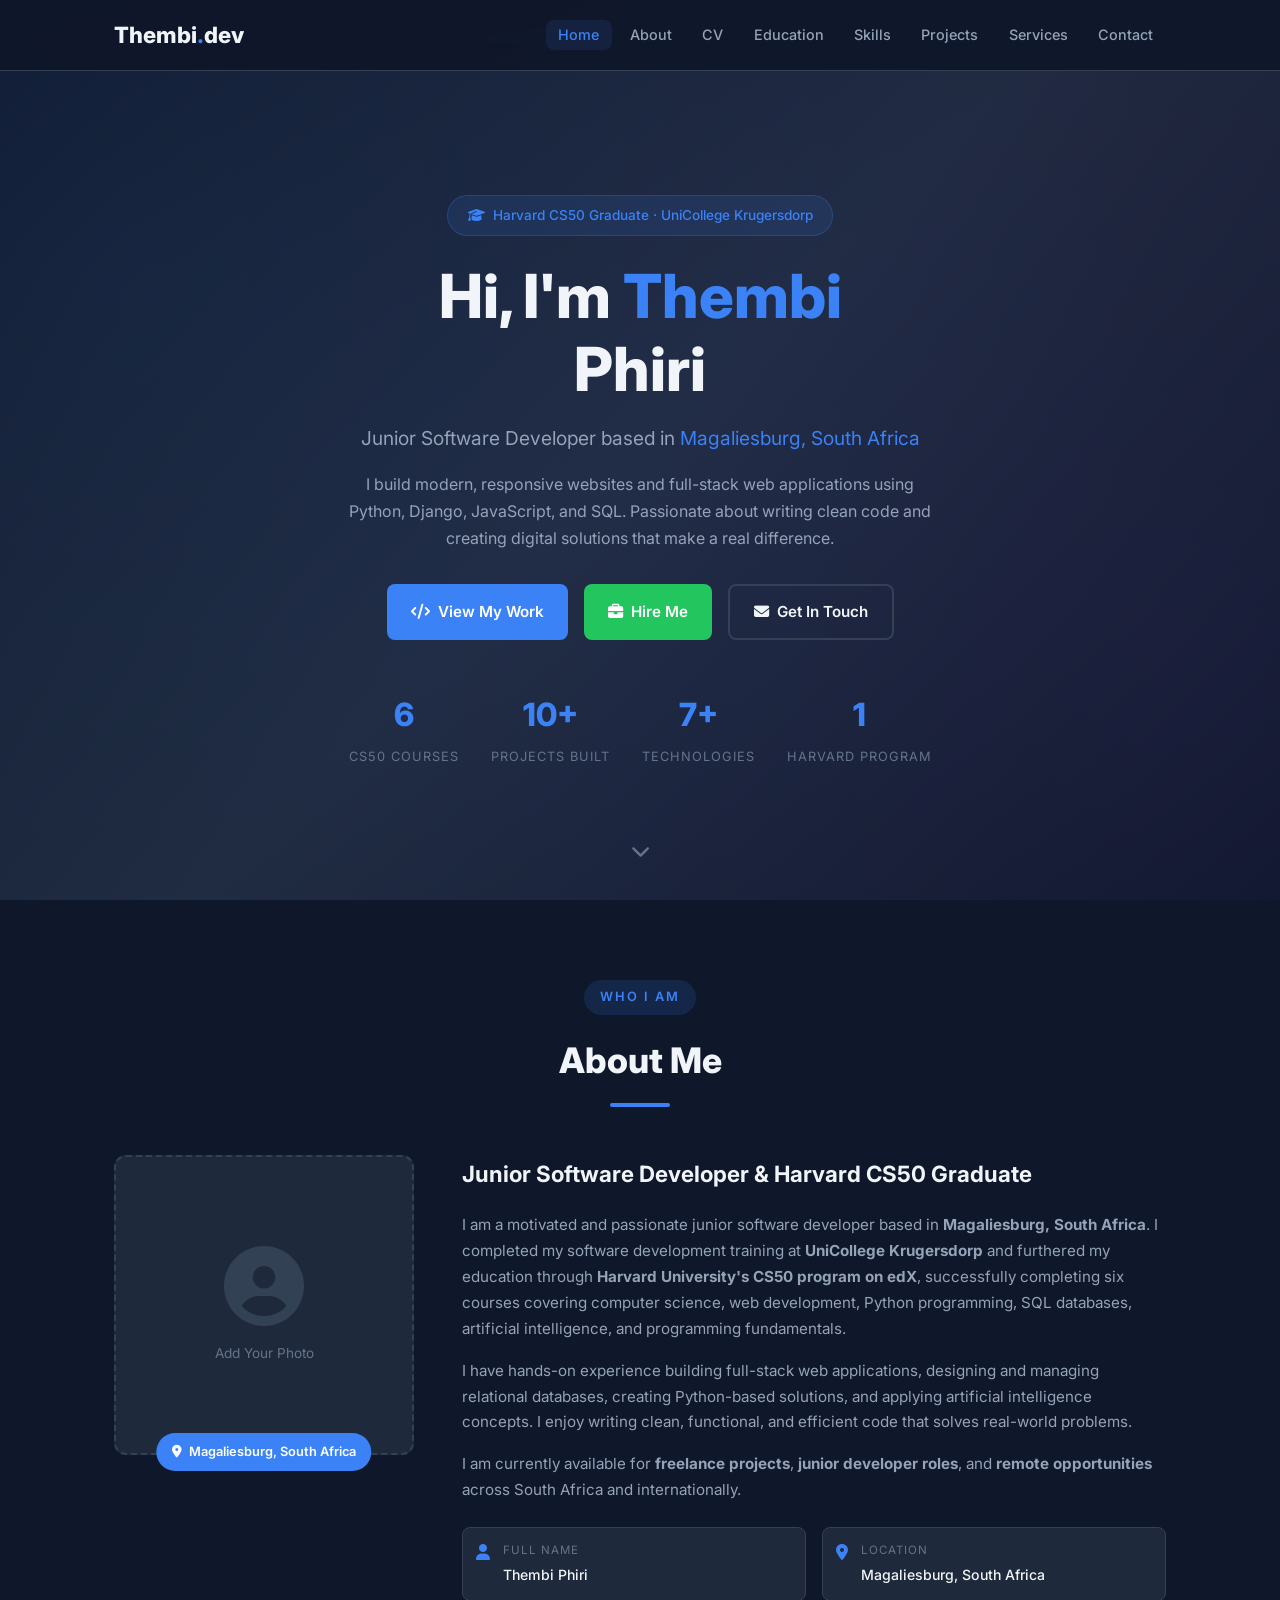
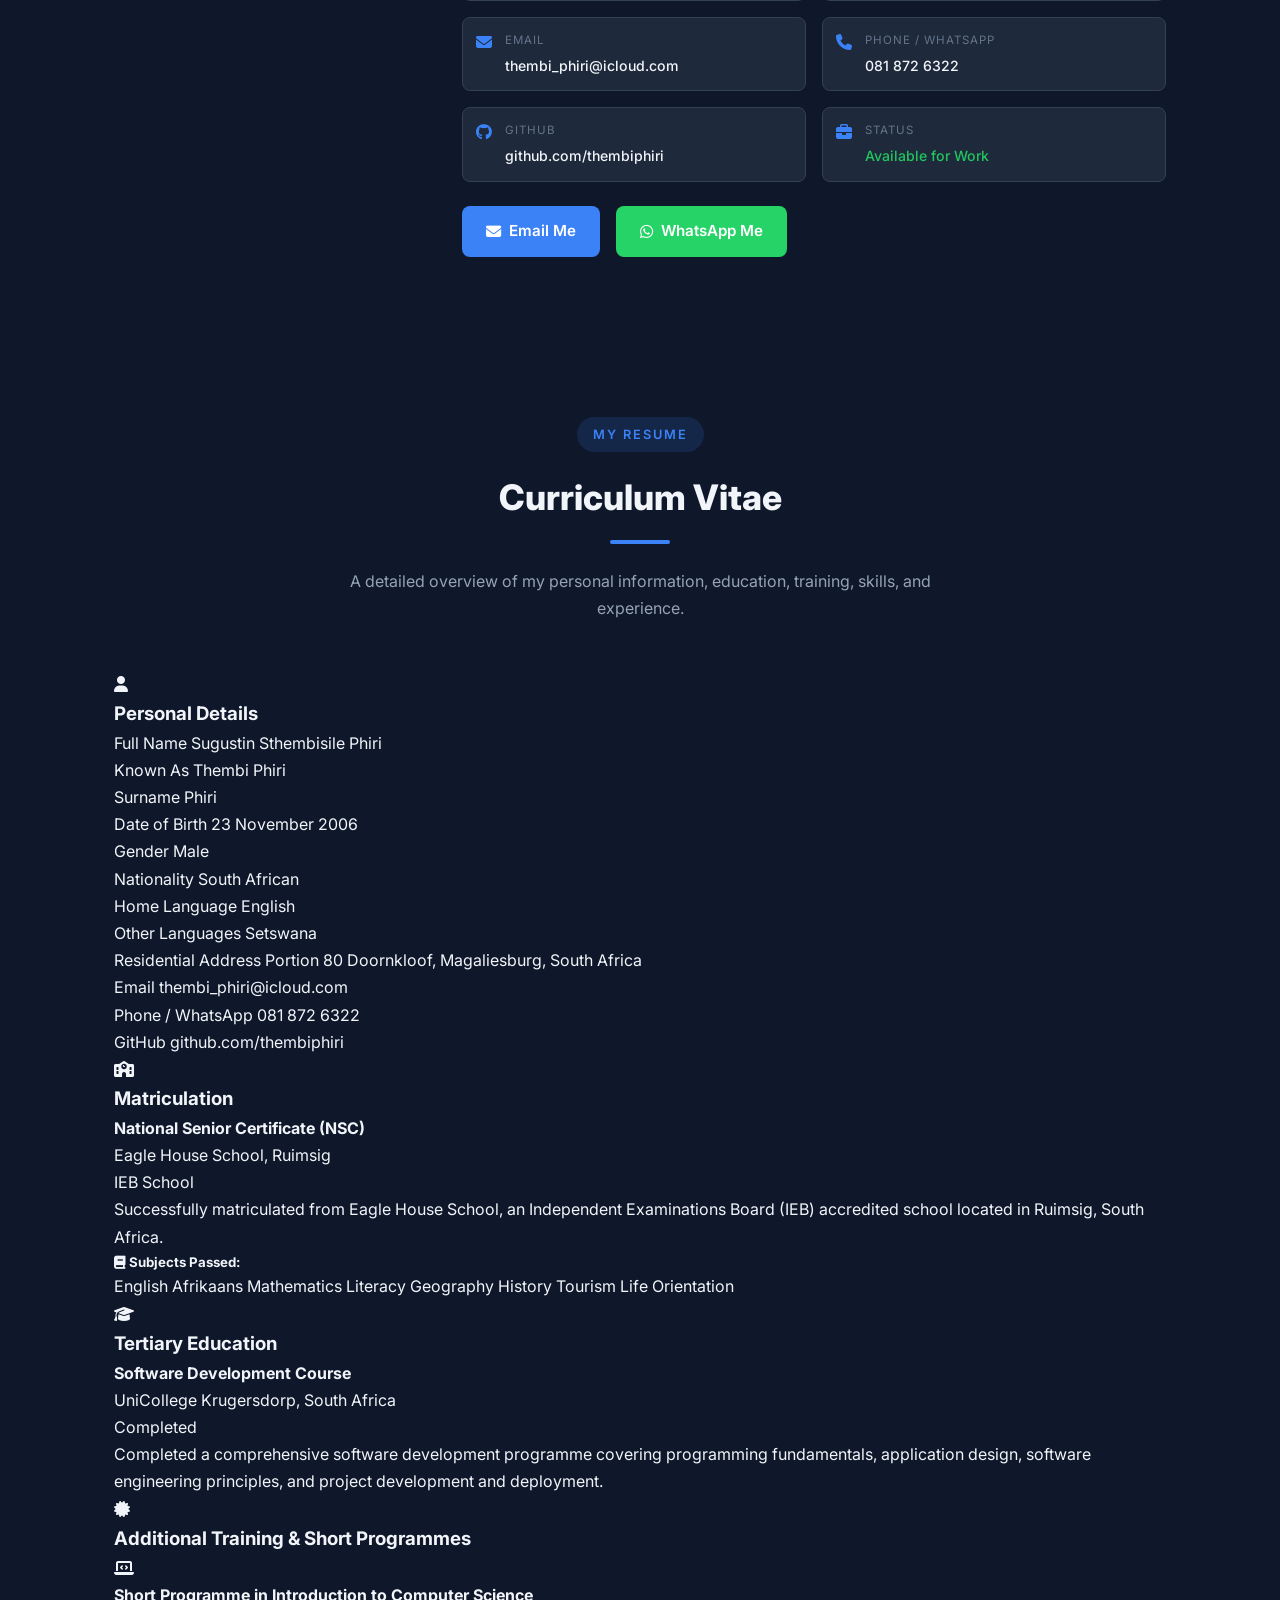
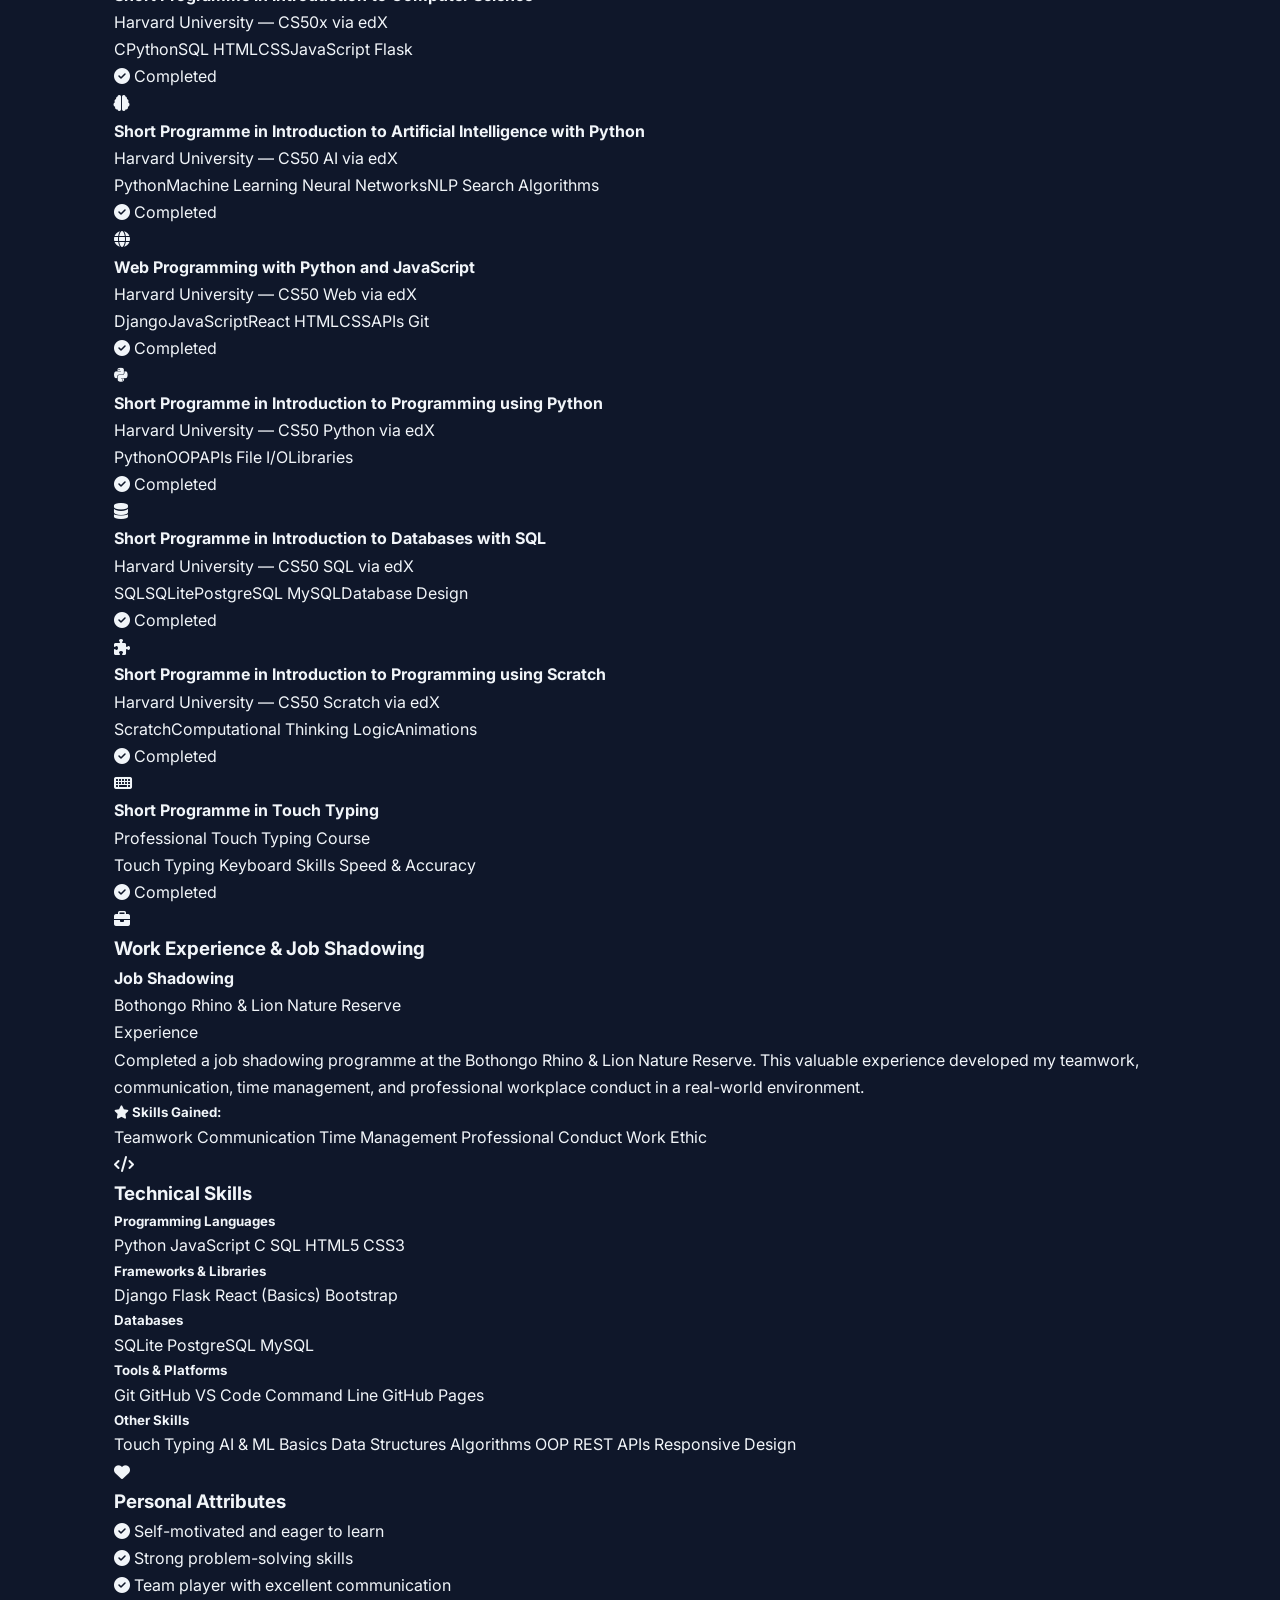
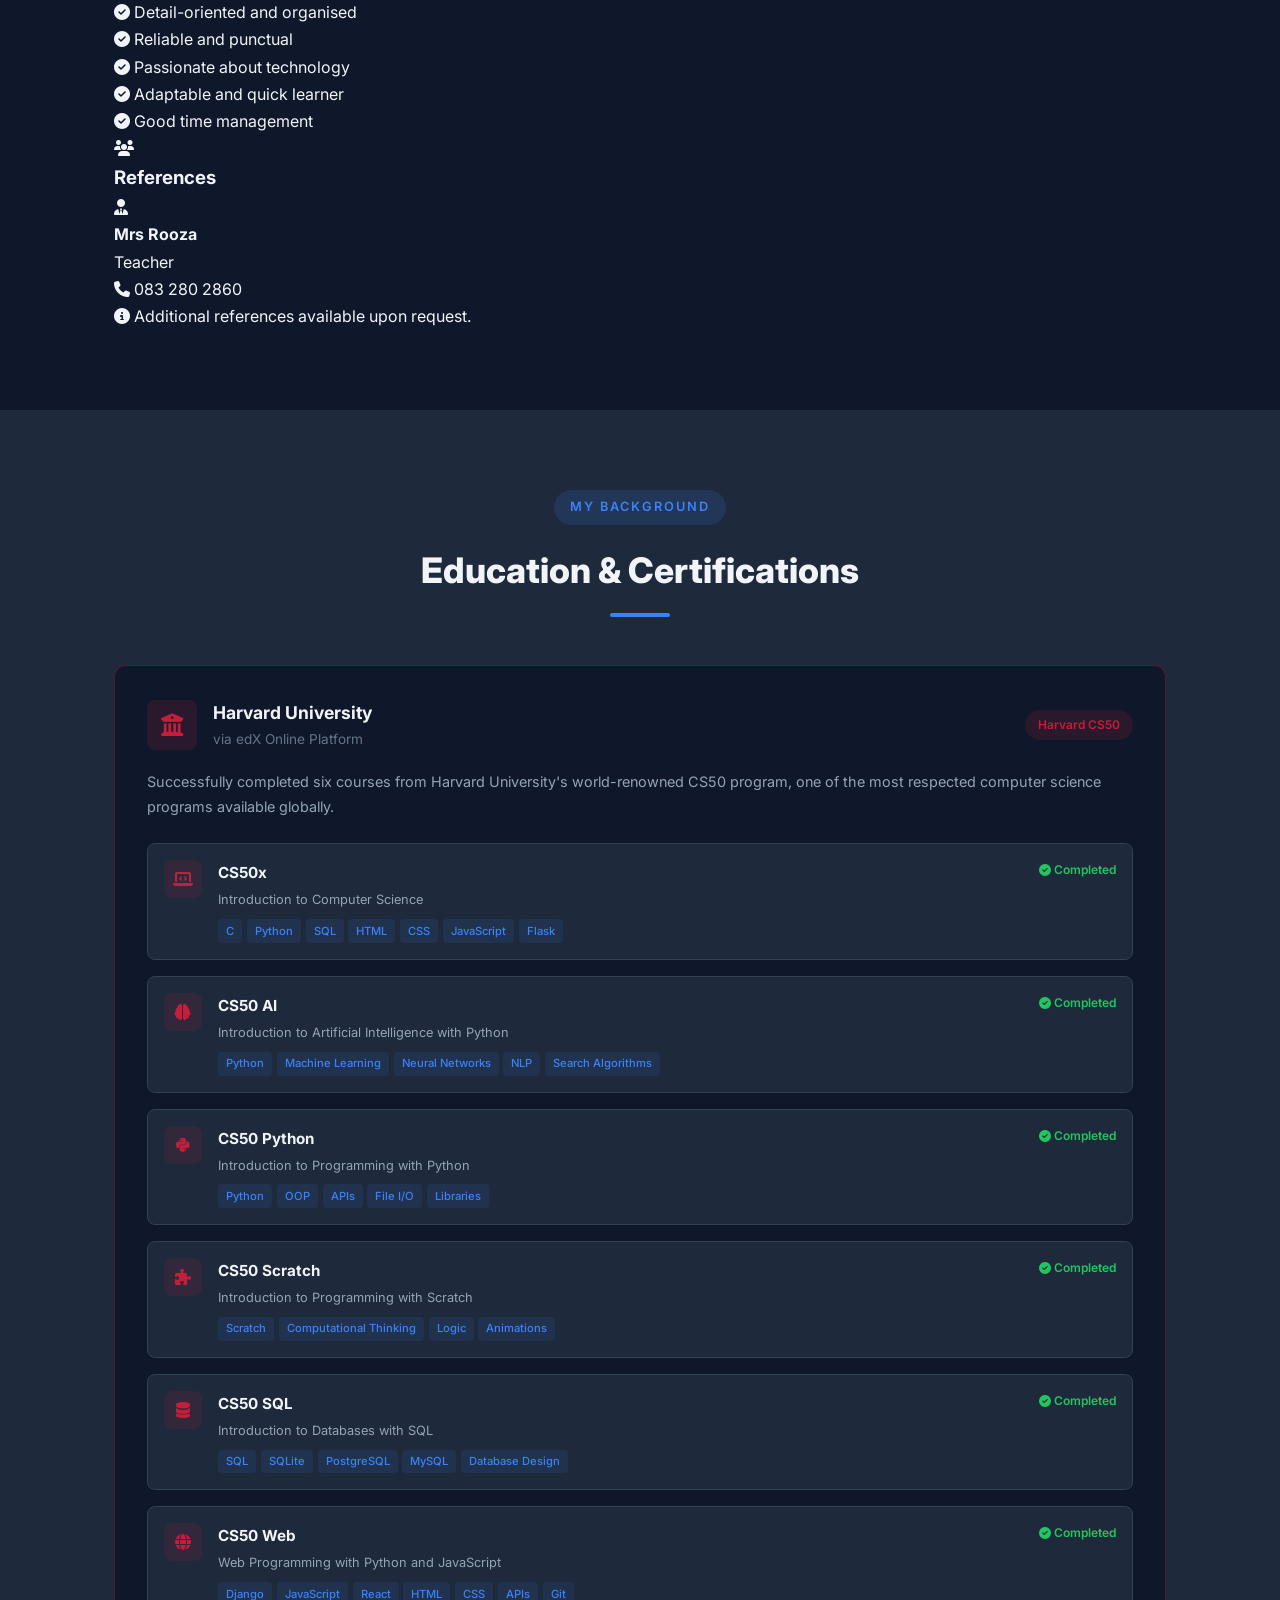
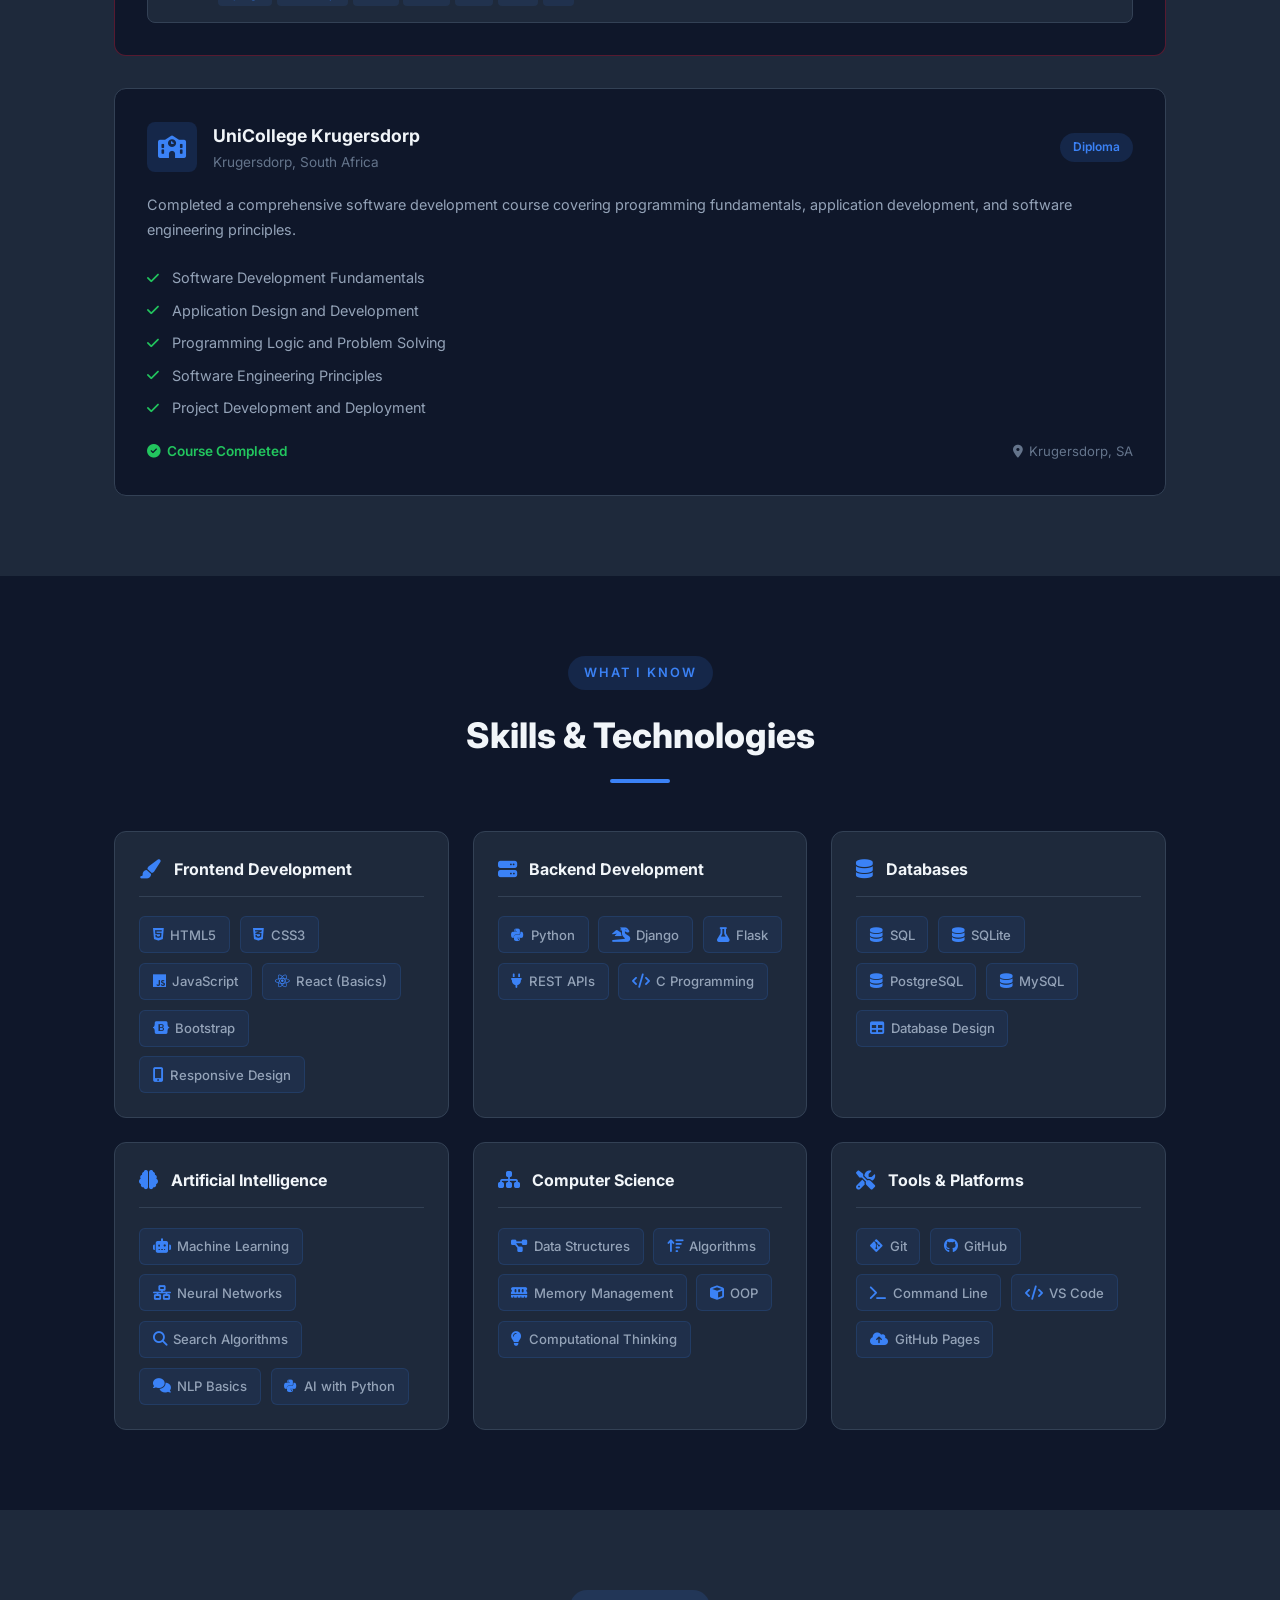
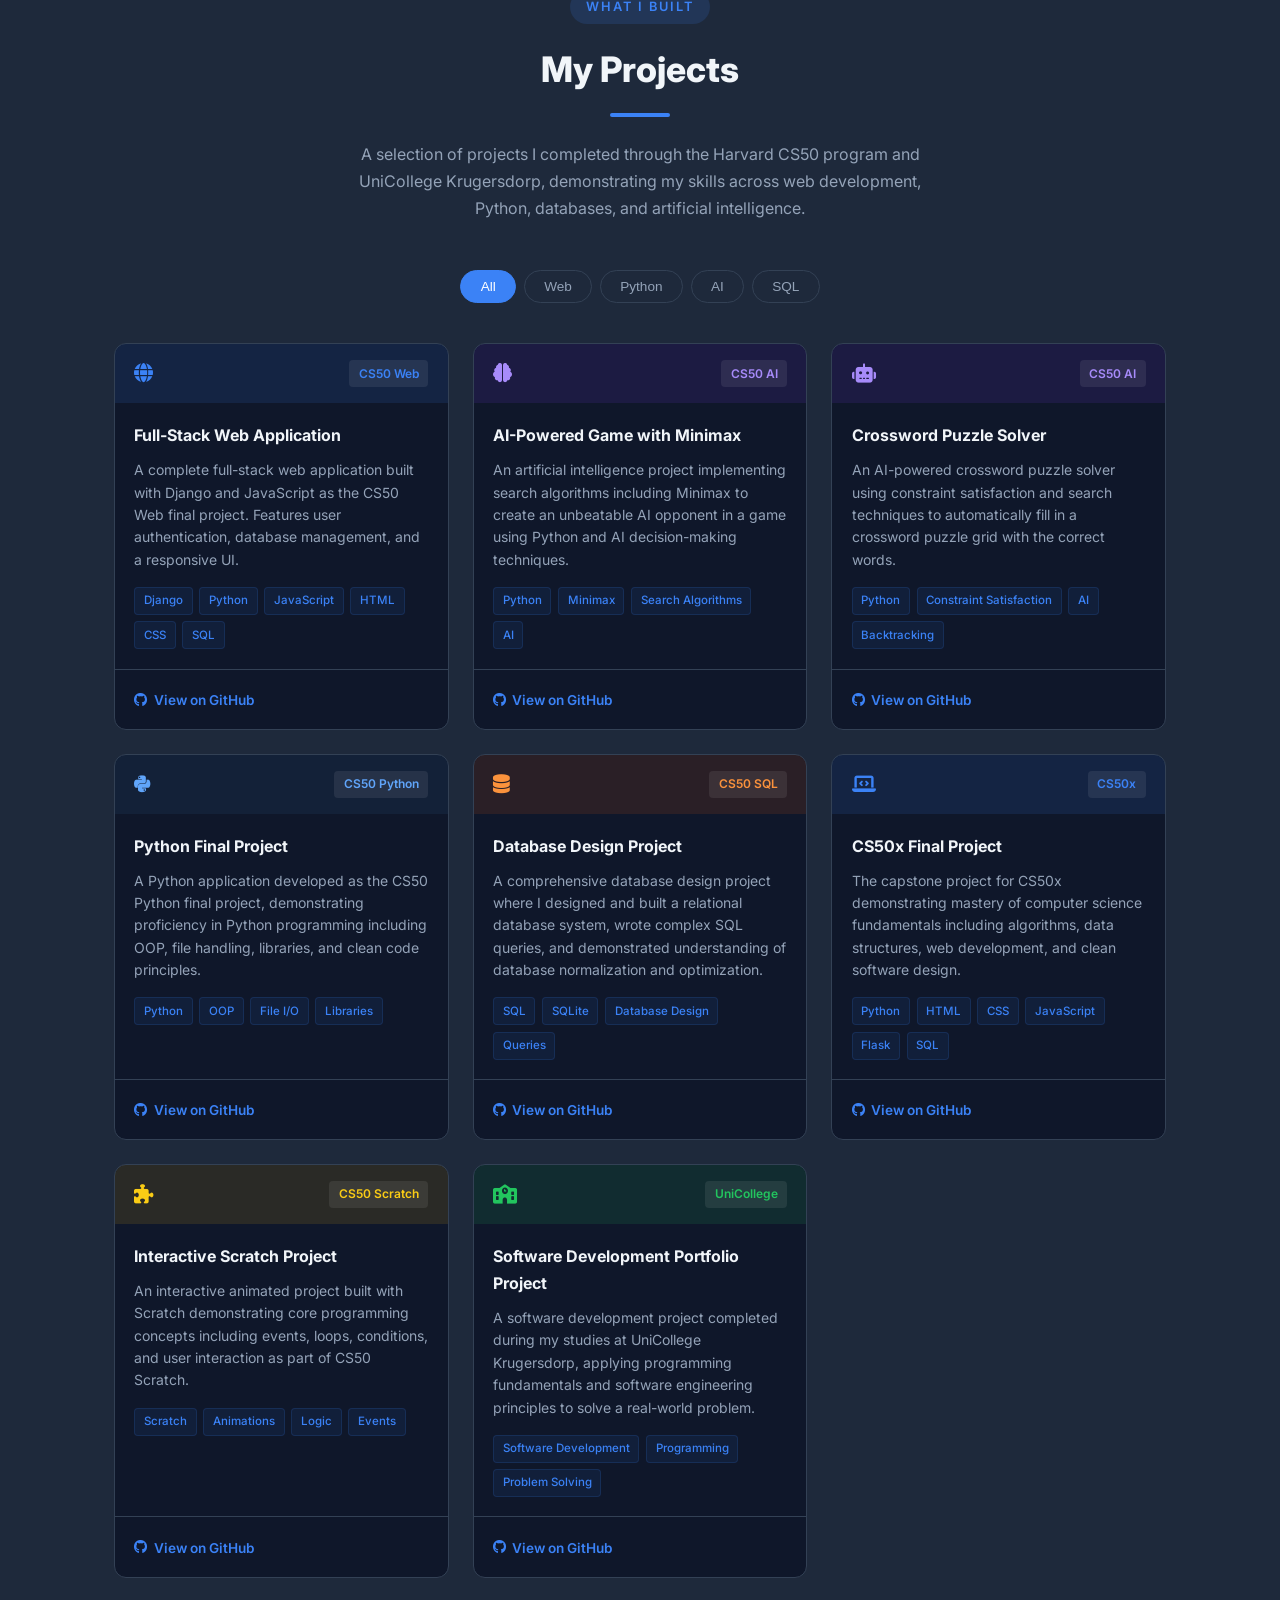
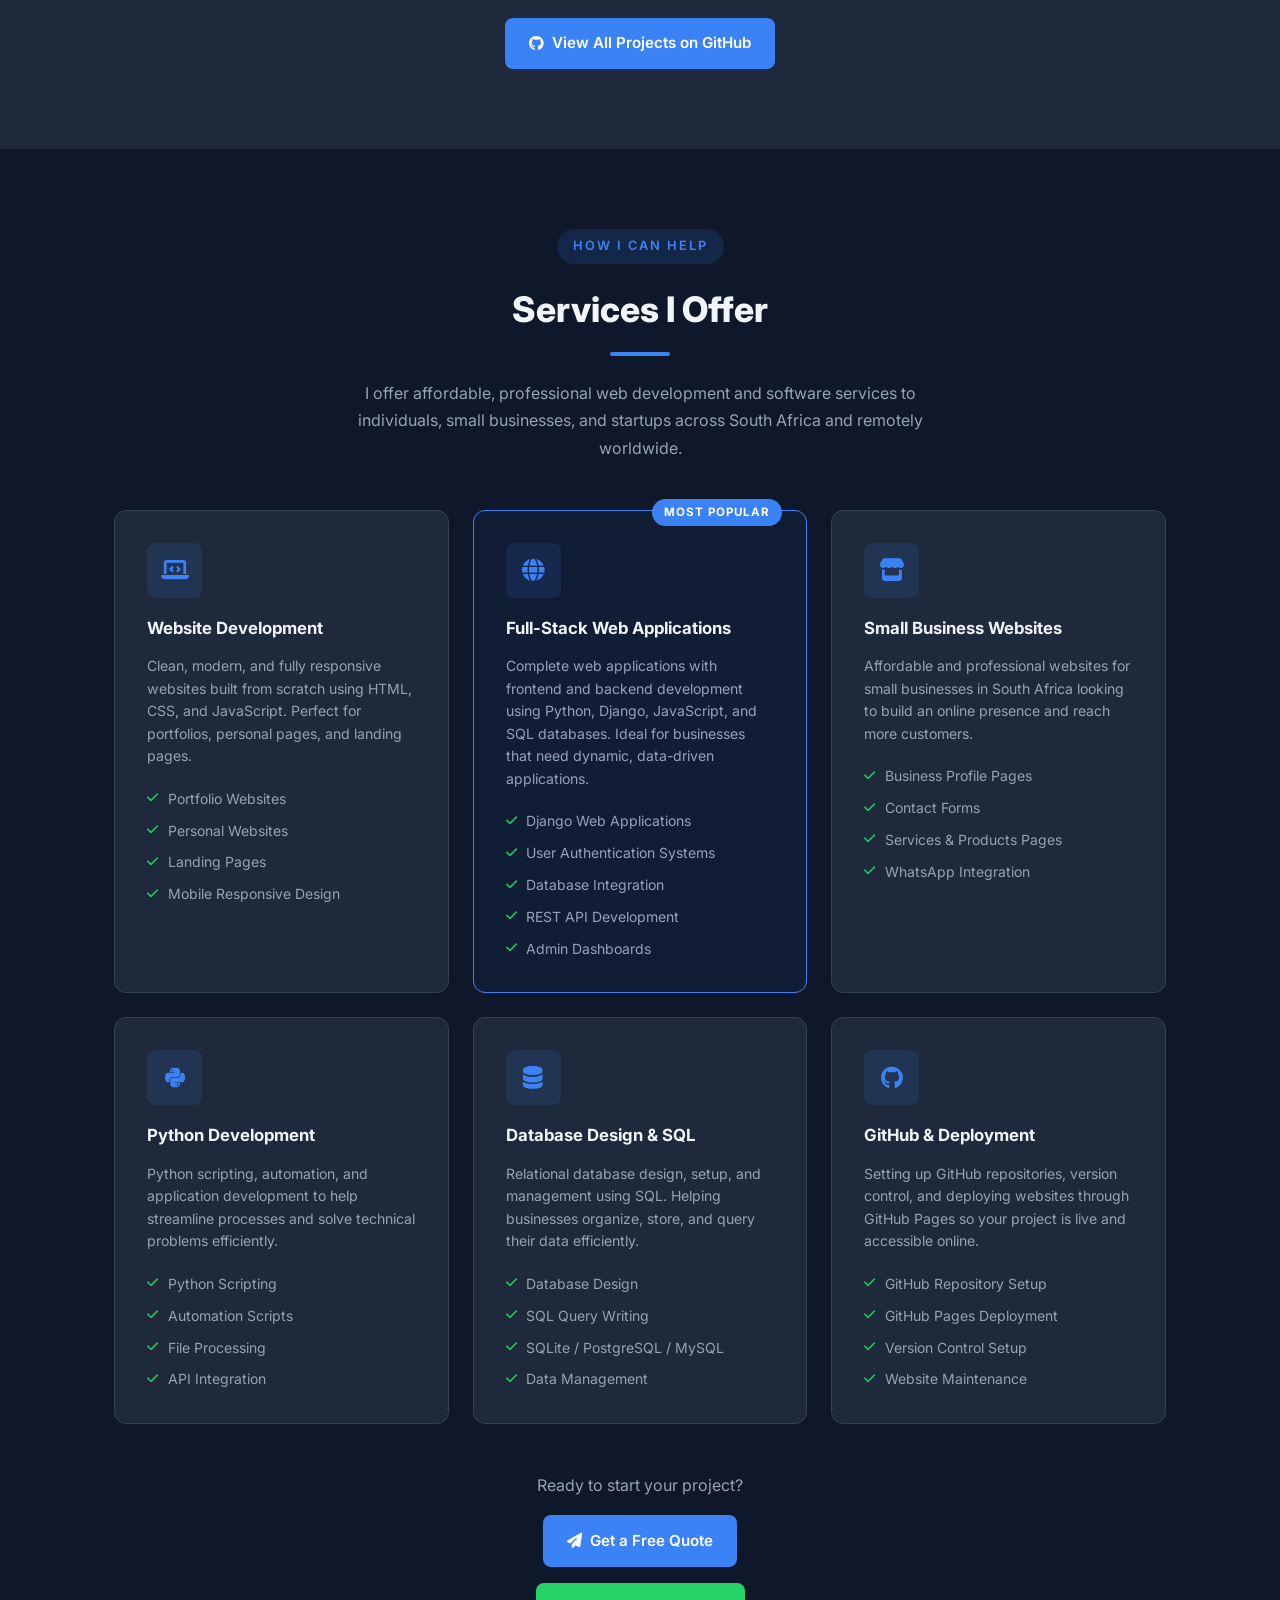
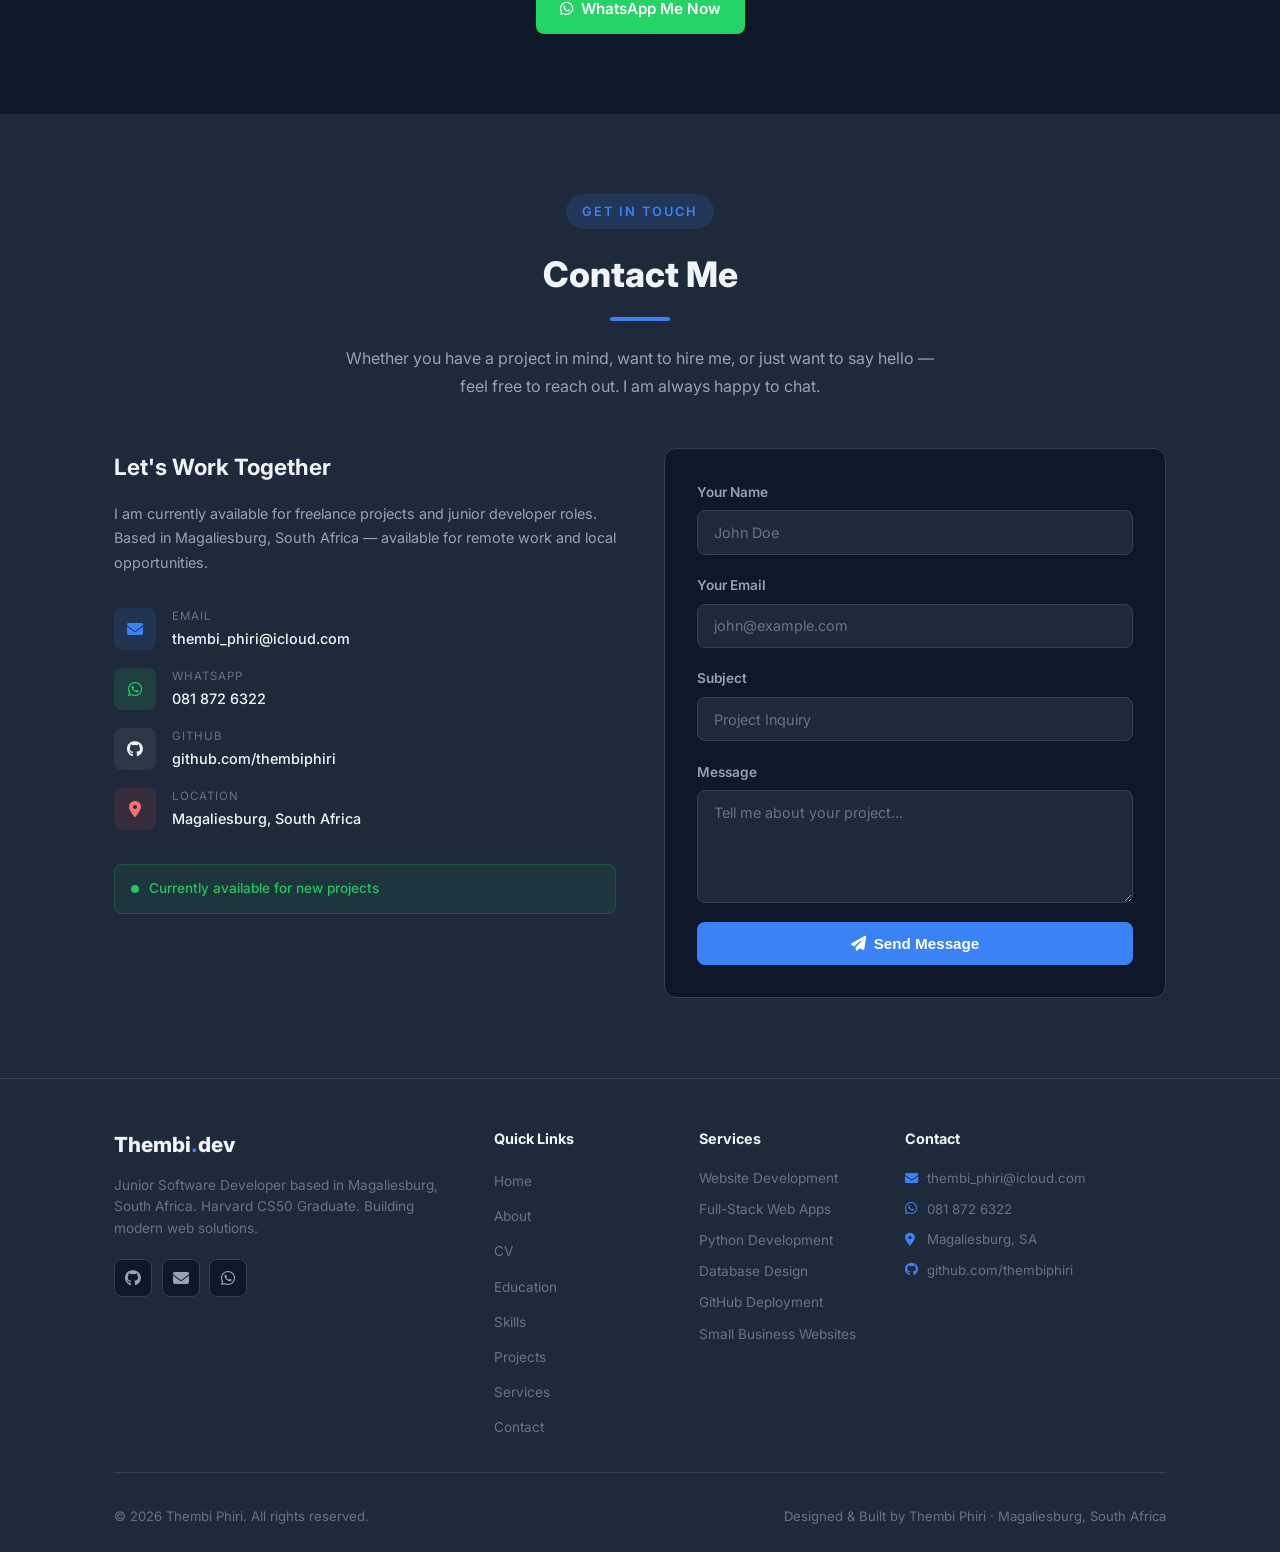
==== commit de2f80d4: "Update index.html" ====
--- a/index.html
+++ b/index.html
@@ -3,13 +3,86 @@
 <head>
   <meta charset="UTF-8" />
   <meta name="viewport" content="width=device-width, initial-scale=1.0" />
-  <meta name="description" content="Thembi Phiri - Junior Software Developer based in Magaliesburg, South Africa. Harvard CS50 Graduate. Web Development, Python, SQL, AI." />
-  <meta name="keywords" content="Software Developer Magaliesburg, Junior Developer South Africa, CS50 Graduate, Web Developer South Africa, Python Developer, Django Developer" />
+
+  <!-- ===== PRIMARY SEO META TAGS ===== -->
+  <title>Thembi Phiri | Software Developer Magaliesburg South Africa</title>
+  <meta name="description" content="Thembi Phiri is a Junior Software Developer based in Magaliesburg, South Africa. Harvard CS50 Graduate. Offering web development, Python, Django, SQL and AI services. Available for freelance and remote work." />
+  <meta name="keywords" content="Thembi Phiri, Software Developer Magaliesburg, Junior Developer South Africa, CS50 Graduate South Africa, Web Developer Magaliesburg, Python Developer South Africa, Django Developer, Full Stack Developer South Africa, Freelance Developer South Africa, Web Development South Africa" />
   <meta name="author" content="Thembi Phiri" />
-  <title>Thembi Phiri | Software Developer</title>
-  <link rel="stylesheet" href="style.css" />
+  <meta name="robots" content="index, follow" />
+  <meta name="language" content="English" />
+  <meta name="revisit-after" content="7 days" />
+  <meta name="theme-color" content="#0f172a" />
+  <meta name="google-site-verification" content="googlea38e74c2155d30c3" />
+
+  <!-- ===== OPEN GRAPH ===== -->
+  <meta property="og:type" content="website" />
+  <meta property="og:url" content="https://thembiphiri.github.io/" />
+  <meta property="og:title" content="Thembi Phiri | Software Developer South Africa" />
+  <meta property="og:description" content="Junior Software Developer based in Magaliesburg, South Africa. Harvard CS50 Graduate. Web development, Python, Django, SQL services available." />
+  <meta property="og:image" content="https://thembiphiri.github.io/preview.png" />
+  <meta property="og:site_name" content="Thembi Phiri Portfolio" />
+  <meta property="og:locale" content="en_ZA" />
+
+  <!-- ===== TWITTER CARD ===== -->
+  <meta name="twitter:card" content="summary_large_image" />
+  <meta name="twitter:url" content="https://thembiphiri.github.io/" />
+  <meta name="twitter:title" content="Thembi Phiri | Software Developer South Africa" />
+  <meta name="twitter:description" content="Junior Software Developer based in Magaliesburg, South Africa. Harvard CS50 Graduate." />
+  <meta name="twitter:image" content="https://thembiphiri.github.io/preview.png" />
+
+  <!-- ===== CANONICAL URL ===== -->
+  <link rel="canonical" href="https://thembiphiri.github.io/" />
+
+  <!-- ===== FAVICON ===== -->
+  <link rel="icon" type="image/png" href="favicon.png" />
+  <link rel="apple-touch-icon" href="favicon.png" />
+
+  <!-- ===== FONTS & ICONS ===== -->
   <link rel="stylesheet" href="https://cdnjs.cloudflare.com/ajax/libs/font-awesome/6.5.0/css/all.min.css" />
   <link href="https://fonts.googleapis.com/css2?family=Inter:wght@300;400;500;600;700;800&display=swap" rel="stylesheet" />
+
+  <!-- ===== STYLESHEET ===== -->
+  <link rel="stylesheet" href="style.css" />
+
+  <!-- ===== STRUCTURED DATA ===== -->
+  <script type="application/ld+json">
+  {
+    "@context": "https://schema.org",
+    "@type": "Person",
+    "name": "Thembi Phiri",
+    "alternateName": "Sugustin Sthembisile Phiri",
+    "url": "https://thembiphiri.github.io",
+    "jobTitle": "Junior Software Developer",
+    "description": "Junior Software Developer based in Magaliesburg, South Africa. Harvard CS50 Graduate specializing in web development, Python, Django, SQL and AI.",
+    "address": {
+      "@type": "PostalAddress",
+      "addressLocality": "Magaliesburg",
+      "addressCountry": "ZA"
+    },
+    "email": "thembi_phiri@icloud.com",
+    "telephone": "+27818726322",
+    "sameAs": [
+      "https://github.com/thembiphiri"
+    ],
+    "knowsAbout": [
+      "Python","Django","JavaScript","HTML","CSS",
+      "SQL","Web Development","Artificial Intelligence",
+      "Full Stack Development"
+    ],
+    "alumniOf": [
+      {
+        "@type": "Organization",
+        "name": "Harvard University CS50",
+        "url": "https://cs50.harvard.edu"
+      },
+      {
+        "@type": "Organization",
+        "name": "UniCollege Krugersdorp"
+      }
+    ]
+  }
+  </script>
 </head>
 <body>
 
@@ -22,6 +95,7 @@
       <ul class="nav-links" id="nav-links">
         <li><a href="#home" class="nav-link">Home</a></li>
         <li><a href="#about" class="nav-link">About</a></li>
+        <li><a href="#cv" class="nav-link">CV</a></li>
         <li><a href="#education" class="nav-link">Education</a></li>
         <li><a href="#skills" class="nav-link">Skills</a></li>
         <li><a href="#projects" class="nav-link">Projects</a></li>
@@ -186,15 +260,451 @@
             <a href="mailto:thembi_phiri@icloud.com" class="btn btn-primary">
               <i class="fas fa-envelope"></i> Email Me
             </a>
-            <a
-              href="https://wa.me/27818726322"
-              target="_blank"
-              class="btn btn-whatsapp"
-            >
+            <a href="https://wa.me/27818726322" target="_blank" class="btn btn-whatsapp">
               <i class="fab fa-whatsapp"></i> WhatsApp Me
             </a>
           </div>
         </div>
+      </div>
+    </div>
+  </section>
+
+  <!-- ========== CV SECTION ========== -->
+  <section class="section" id="cv">
+    <div class="container">
+      <div class="section-header">
+        <span class="section-tag">My Resume</span>
+        <h2 class="section-title">Curriculum Vitae</h2>
+        <div class="section-line"></div>
+        <p class="section-description">
+          A detailed overview of my personal information, education, training,
+          skills, and experience.
+        </p>
+      </div>
+
+      <div class="cv-container">
+
+        <!-- PERSONAL DETAILS -->
+        <div class="cv-section">
+          <div class="cv-section-header">
+            <i class="fas fa-user"></i>
+            <h3>Personal Details</h3>
+          </div>
+          <div class="cv-details-grid">
+            <div class="cv-detail">
+              <span class="cv-label">Full Name</span>
+              <span class="cv-value">Sugustin Sthembisile Phiri</span>
+            </div>
+            <div class="cv-detail">
+              <span class="cv-label">Known As</span>
+              <span class="cv-value">Thembi Phiri</span>
+            </div>
+            <div class="cv-detail">
+              <span class="cv-label">Surname</span>
+              <span class="cv-value">Phiri</span>
+            </div>
+            <div class="cv-detail">
+              <span class="cv-label">Date of Birth</span>
+              <span class="cv-value">23 November 2006</span>
+            </div>
+            <div class="cv-detail">
+              <span class="cv-label">Gender</span>
+              <span class="cv-value">Male</span>
+            </div>
+            <div class="cv-detail">
+              <span class="cv-label">Nationality</span>
+              <span class="cv-value">South African</span>
+            </div>
+            <div class="cv-detail">
+              <span class="cv-label">Home Language</span>
+              <span class="cv-value">English</span>
+            </div>
+            <div class="cv-detail">
+              <span class="cv-label">Other Languages</span>
+              <span class="cv-value">Setswana</span>
+            </div>
+            <div class="cv-detail">
+              <span class="cv-label">Residential Address</span>
+              <span class="cv-value">Portion 80 Doornkloof, Magaliesburg, South Africa</span>
+            </div>
+            <div class="cv-detail">
+              <span class="cv-label">Email</span>
+              <span class="cv-value">thembi_phiri@icloud.com</span>
+            </div>
+            <div class="cv-detail">
+              <span class="cv-label">Phone / WhatsApp</span>
+              <span class="cv-value">081 872 6322</span>
+            </div>
+            <div class="cv-detail">
+              <span class="cv-label">GitHub</span>
+              <span class="cv-value">
+                <a href="https://github.com/thembiphiri" target="_blank">
+                  github.com/thembiphiri
+                </a>
+              </span>
+            </div>
+          </div>
+        </div>
+
+        <!-- MATRICULATION -->
+        <div class="cv-section">
+          <div class="cv-section-header">
+            <i class="fas fa-school"></i>
+            <h3>Matriculation</h3>
+          </div>
+          <div class="cv-entry">
+            <div class="cv-entry-header">
+              <div class="cv-entry-title">
+                <h4>National Senior Certificate (NSC)</h4>
+                <p class="cv-institution">Eagle House School, Ruimsig</p>
+              </div>
+              <div class="cv-entry-badge">IEB School</div>
+            </div>
+            <div class="cv-entry-details">
+              <p class="cv-entry-description">
+                Successfully matriculated from Eagle House School, an
+                Independent Examinations Board (IEB) accredited school located
+                in Ruimsig, South Africa.
+              </p>
+              <div class="cv-subjects">
+                <h5><i class="fas fa-book"></i> Subjects Passed:</h5>
+                <div class="cv-subject-list">
+                  <span class="cv-subject-item">English</span>
+                  <span class="cv-subject-item">Afrikaans</span>
+                  <span class="cv-subject-item">Mathematics Literacy</span>
+                  <span class="cv-subject-item">Geography</span>
+                  <span class="cv-subject-item">History</span>
+                  <span class="cv-subject-item">Tourism</span>
+                  <span class="cv-subject-item">Life Orientation</span>
+                </div>
+              </div>
+            </div>
+          </div>
+        </div>
+
+        <!-- TERTIARY EDUCATION -->
+        <div class="cv-section">
+          <div class="cv-section-header">
+            <i class="fas fa-graduation-cap"></i>
+            <h3>Tertiary Education</h3>
+          </div>
+          <div class="cv-entry">
+            <div class="cv-entry-header">
+              <div class="cv-entry-title">
+                <h4>Software Development Course</h4>
+                <p class="cv-institution">UniCollege Krugersdorp, South Africa</p>
+              </div>
+              <div class="cv-entry-badge completed-badge">Completed</div>
+            </div>
+            <div class="cv-entry-details">
+              <p class="cv-entry-description">
+                Completed a comprehensive software development programme
+                covering programming fundamentals, application design, software
+                engineering principles, and project development and deployment.
+              </p>
+            </div>
+          </div>
+        </div>
+
+        <!-- ADDITIONAL TRAINING -->
+        <div class="cv-section">
+          <div class="cv-section-header">
+            <i class="fas fa-certificate"></i>
+            <h3>Additional Training &amp; Short Programmes</h3>
+          </div>
+          <div class="cv-training-grid">
+
+            <div class="cv-training-item">
+              <div class="cv-training-icon harvard-icon">
+                <i class="fas fa-laptop-code"></i>
+              </div>
+              <div class="cv-training-info">
+                <h4>Short Programme in Introduction to Computer Science</h4>
+                <p>Harvard University — CS50x via edX</p>
+                <div class="cv-training-tags">
+                  <span>C</span><span>Python</span><span>SQL</span>
+                  <span>HTML</span><span>CSS</span><span>JavaScript</span>
+                  <span>Flask</span>
+                </div>
+              </div>
+              <div class="cv-training-status">
+                <i class="fas fa-check-circle"></i> Completed
+              </div>
+            </div>
+
+            <div class="cv-training-item">
+              <div class="cv-training-icon harvard-icon">
+                <i class="fas fa-brain"></i>
+              </div>
+              <div class="cv-training-info">
+                <h4>Short Programme in Introduction to Artificial Intelligence with Python</h4>
+                <p>Harvard University — CS50 AI via edX</p>
+                <div class="cv-training-tags">
+                  <span>Python</span><span>Machine Learning</span>
+                  <span>Neural Networks</span><span>NLP</span>
+                  <span>Search Algorithms</span>
+                </div>
+              </div>
+              <div class="cv-training-status">
+                <i class="fas fa-check-circle"></i> Completed
+              </div>
+            </div>
+
+            <div class="cv-training-item">
+              <div class="cv-training-icon harvard-icon">
+                <i class="fas fa-globe"></i>
+              </div>
+              <div class="cv-training-info">
+                <h4>Web Programming with Python and JavaScript</h4>
+                <p>Harvard University — CS50 Web via edX</p>
+                <div class="cv-training-tags">
+                  <span>Django</span><span>JavaScript</span><span>React</span>
+                  <span>HTML</span><span>CSS</span><span>APIs</span>
+                  <span>Git</span>
+                </div>
+              </div>
+              <div class="cv-training-status">
+                <i class="fas fa-check-circle"></i> Completed
+              </div>
+            </div>
+
+            <div class="cv-training-item">
+              <div class="cv-training-icon harvard-icon">
+                <i class="fab fa-python"></i>
+              </div>
+              <div class="cv-training-info">
+                <h4>Short Programme in Introduction to Programming using Python</h4>
+                <p>Harvard University — CS50 Python via edX</p>
+                <div class="cv-training-tags">
+                  <span>Python</span><span>OOP</span><span>APIs</span>
+                  <span>File I/O</span><span>Libraries</span>
+                </div>
+              </div>
+              <div class="cv-training-status">
+                <i class="fas fa-check-circle"></i> Completed
+              </div>
+            </div>
+
+            <div class="cv-training-item">
+              <div class="cv-training-icon harvard-icon">
+                <i class="fas fa-database"></i>
+              </div>
+              <div class="cv-training-info">
+                <h4>Short Programme in Introduction to Databases with SQL</h4>
+                <p>Harvard University — CS50 SQL via edX</p>
+                <div class="cv-training-tags">
+                  <span>SQL</span><span>SQLite</span><span>PostgreSQL</span>
+                  <span>MySQL</span><span>Database Design</span>
+                </div>
+              </div>
+              <div class="cv-training-status">
+                <i class="fas fa-check-circle"></i> Completed
+              </div>
+            </div>
+
+            <div class="cv-training-item">
+              <div class="cv-training-icon harvard-icon">
+                <i class="fas fa-puzzle-piece"></i>
+              </div>
+              <div class="cv-training-info">
+                <h4>Short Programme in Introduction to Programming using Scratch</h4>
+                <p>Harvard University — CS50 Scratch via edX</p>
+                <div class="cv-training-tags">
+                  <span>Scratch</span><span>Computational Thinking</span>
+                  <span>Logic</span><span>Animations</span>
+                </div>
+              </div>
+              <div class="cv-training-status">
+                <i class="fas fa-check-circle"></i> Completed
+              </div>
+            </div>
+
+            <div class="cv-training-item">
+              <div class="cv-training-icon typing-icon">
+                <i class="fas fa-keyboard"></i>
+              </div>
+              <div class="cv-training-info">
+                <h4>Short Programme in Touch Typing</h4>
+                <p>Professional Touch Typing Course</p>
+                <div class="cv-training-tags">
+                  <span>Touch Typing</span>
+                  <span>Keyboard Skills</span>
+                  <span>Speed &amp; Accuracy</span>
+                </div>
+              </div>
+              <div class="cv-training-status">
+                <i class="fas fa-check-circle"></i> Completed
+              </div>
+            </div>
+
+          </div>
+        </div>
+
+        <!-- WORK EXPERIENCE -->
+        <div class="cv-section">
+          <div class="cv-section-header">
+            <i class="fas fa-briefcase"></i>
+            <h3>Work Experience &amp; Job Shadowing</h3>
+          </div>
+          <div class="cv-entry">
+            <div class="cv-entry-header">
+              <div class="cv-entry-title">
+                <h4>Job Shadowing</h4>
+                <p class="cv-institution">
+                  Bothongo Rhino &amp; Lion Nature Reserve
+                </p>
+              </div>
+              <div class="cv-entry-badge experience-badge">Experience</div>
+            </div>
+            <div class="cv-entry-details">
+              <p class="cv-entry-description">
+                Completed a job shadowing programme at the Bothongo Rhino &amp;
+                Lion Nature Reserve. This valuable experience developed my
+                teamwork, communication, time management, and professional
+                workplace conduct in a real-world environment.
+              </p>
+              <div class="cv-skills-gained">
+                <h5><i class="fas fa-star"></i> Skills Gained:</h5>
+                <div class="cv-subject-list">
+                  <span class="cv-subject-item">Teamwork</span>
+                  <span class="cv-subject-item">Communication</span>
+                  <span class="cv-subject-item">Time Management</span>
+                  <span class="cv-subject-item">Professional Conduct</span>
+                  <span class="cv-subject-item">Work Ethic</span>
+                </div>
+              </div>
+            </div>
+          </div>
+        </div>
+
+        <!-- TECHNICAL SKILLS -->
+        <div class="cv-section">
+          <div class="cv-section-header">
+            <i class="fas fa-code"></i>
+            <h3>Technical Skills</h3>
+          </div>
+          <div class="cv-skills-categories">
+            <div class="cv-skill-group">
+              <h5>Programming Languages</h5>
+              <div class="cv-subject-list">
+                <span class="cv-subject-item">Python</span>
+                <span class="cv-subject-item">JavaScript</span>
+                <span class="cv-subject-item">C</span>
+                <span class="cv-subject-item">SQL</span>
+                <span class="cv-subject-item">HTML5</span>
+                <span class="cv-subject-item">CSS3</span>
+              </div>
+            </div>
+            <div class="cv-skill-group">
+              <h5>Frameworks &amp; Libraries</h5>
+              <div class="cv-subject-list">
+                <span class="cv-subject-item">Django</span>
+                <span class="cv-subject-item">Flask</span>
+                <span class="cv-subject-item">React (Basics)</span>
+                <span class="cv-subject-item">Bootstrap</span>
+              </div>
+            </div>
+            <div class="cv-skill-group">
+              <h5>Databases</h5>
+              <div class="cv-subject-list">
+                <span class="cv-subject-item">SQLite</span>
+                <span class="cv-subject-item">PostgreSQL</span>
+                <span class="cv-subject-item">MySQL</span>
+              </div>
+            </div>
+            <div class="cv-skill-group">
+              <h5>Tools &amp; Platforms</h5>
+              <div class="cv-subject-list">
+                <span class="cv-subject-item">Git</span>
+                <span class="cv-subject-item">GitHub</span>
+                <span class="cv-subject-item">VS Code</span>
+                <span class="cv-subject-item">Command Line</span>
+                <span class="cv-subject-item">GitHub Pages</span>
+              </div>
+            </div>
+            <div class="cv-skill-group">
+              <h5>Other Skills</h5>
+              <div class="cv-subject-list">
+                <span class="cv-subject-item">Touch Typing</span>
+                <span class="cv-subject-item">AI &amp; ML Basics</span>
+                <span class="cv-subject-item">Data Structures</span>
+                <span class="cv-subject-item">Algorithms</span>
+                <span class="cv-subject-item">OOP</span>
+                <span class="cv-subject-item">REST APIs</span>
+                <span class="cv-subject-item">Responsive Design</span>
+              </div>
+            </div>
+          </div>
+        </div>
+
+        <!-- PERSONAL ATTRIBUTES -->
+        <div class="cv-section">
+          <div class="cv-section-header">
+            <i class="fas fa-heart"></i>
+            <h3>Personal Attributes</h3>
+          </div>
+          <div class="cv-attributes-grid">
+            <div class="cv-attribute">
+              <i class="fas fa-check-circle"></i>
+              <span>Self-motivated and eager to learn</span>
+            </div>
+            <div class="cv-attribute">
+              <i class="fas fa-check-circle"></i>
+              <span>Strong problem-solving skills</span>
+            </div>
+            <div class="cv-attribute">
+              <i class="fas fa-check-circle"></i>
+              <span>Team player with excellent communication</span>
+            </div>
+            <div class="cv-attribute">
+              <i class="fas fa-check-circle"></i>
+              <span>Detail-oriented and organised</span>
+            </div>
+            <div class="cv-attribute">
+              <i class="fas fa-check-circle"></i>
+              <span>Reliable and punctual</span>
+            </div>
+            <div class="cv-attribute">
+              <i class="fas fa-check-circle"></i>
+              <span>Passionate about technology</span>
+            </div>
+            <div class="cv-attribute">
+              <i class="fas fa-check-circle"></i>
+              <span>Adaptable and quick learner</span>
+            </div>
+            <div class="cv-attribute">
+              <i class="fas fa-check-circle"></i>
+              <span>Good time management</span>
+            </div>
+          </div>
+        </div>
+
+        <!-- REFERENCES -->
+        <div class="cv-section">
+          <div class="cv-section-header">
+            <i class="fas fa-users"></i>
+            <h3>References</h3>
+          </div>
+          <div class="cv-references-grid">
+            <div class="cv-reference-card">
+              <div class="cv-reference-icon">
+                <i class="fas fa-user-tie"></i>
+              </div>
+              <div class="cv-reference-info">
+                <h4>Mrs Rooza</h4>
+                <p class="cv-reference-position">Teacher</p>
+                <p class="cv-reference-contact">
+                  <i class="fas fa-phone"></i> 083 280 2860
+                </p>
+              </div>
+            </div>
+          </div>
+          <p class="cv-reference-note">
+            <i class="fas fa-info-circle"></i>
+            Additional references available upon request.
+          </p>
+        </div>
+
       </div>
     </div>
   </section>
@@ -209,7 +719,6 @@
       </div>
       <div class="education-grid">
 
-        <!-- Harvard CS50 -->
         <div class="education-card featured">
           <div class="edu-card-header">
             <div class="edu-icon harvard">
@@ -329,7 +838,6 @@
           </div>
         </div>
 
-        <!-- UniCollege -->
         <div class="education-card">
           <div class="edu-card-header">
             <div class="edu-icon unicollege">
@@ -398,24 +906,12 @@
             <h3>Frontend Development</h3>
           </div>
           <div class="skill-items">
-            <div class="skill-item">
-              <i class="fab fa-html5"></i><span>HTML5</span>
-            </div>
-            <div class="skill-item">
-              <i class="fab fa-css3-alt"></i><span>CSS3</span>
-            </div>
-            <div class="skill-item">
-              <i class="fab fa-js"></i><span>JavaScript</span>
-            </div>
-            <div class="skill-item">
-              <i class="fab fa-react"></i><span>React (Basics)</span>
-            </div>
-            <div class="skill-item">
-              <i class="fab fa-bootstrap"></i><span>Bootstrap</span>
-            </div>
-            <div class="skill-item">
-              <i class="fas fa-mobile-alt"></i><span>Responsive Design</span>
-            </div>
+            <div class="skill-item"><i class="fab fa-html5"></i><span>HTML5</span></div>
+            <div class="skill-item"><i class="fab fa-css3-alt"></i><span>CSS3</span></div>
+            <div class="skill-item"><i class="fab fa-js"></i><span>JavaScript</span></div>
+            <div class="skill-item"><i class="fab fa-react"></i><span>React (Basics)</span></div>
+            <div class="skill-item"><i class="fab fa-bootstrap"></i><span>Bootstrap</span></div>
+            <div class="skill-item"><i class="fas fa-mobile-alt"></i><span>Responsive Design</span></div>
           </div>
         </div>
 
@@ -425,21 +921,11 @@
             <h3>Backend Development</h3>
           </div>
           <div class="skill-items">
-            <div class="skill-item">
-              <i class="fab fa-python"></i><span>Python</span>
-            </div>
-            <div class="skill-item">
-              <i class="fas fa-dragon"></i><span>Django</span>
-            </div>
-            <div class="skill-item">
-              <i class="fas fa-flask"></i><span>Flask</span>
-            </div>
-            <div class="skill-item">
-              <i class="fas fa-plug"></i><span>REST APIs</span>
-            </div>
-            <div class="skill-item">
-              <i class="fas fa-code"></i><span>C Programming</span>
-            </div>
+            <div class="skill-item"><i class="fab fa-python"></i><span>Python</span></div>
+            <div class="skill-item"><i class="fas fa-dragon"></i><span>Django</span></div>
+            <div class="skill-item"><i class="fas fa-flask"></i><span>Flask</span></div>
+            <div class="skill-item"><i class="fas fa-plug"></i><span>REST APIs</span></div>
+            <div class="skill-item"><i class="fas fa-code"></i><span>C Programming</span></div>
           </div>
         </div>
 
@@ -449,21 +935,11 @@
             <h3>Databases</h3>
           </div>
           <div class="skill-items">
-            <div class="skill-item">
-              <i class="fas fa-database"></i><span>SQL</span>
-            </div>
-            <div class="skill-item">
-              <i class="fas fa-database"></i><span>SQLite</span>
-            </div>
-            <div class="skill-item">
-              <i class="fas fa-database"></i><span>PostgreSQL</span>
-            </div>
-            <div class="skill-item">
-              <i class="fas fa-database"></i><span>MySQL</span>
-            </div>
-            <div class="skill-item">
-              <i class="fas fa-table"></i><span>Database Design</span>
-            </div>
+            <div class="skill-item"><i class="fas fa-database"></i><span>SQL</span></div>
+            <div class="skill-item"><i class="fas fa-database"></i><span>SQLite</span></div>
+            <div class="skill-item"><i class="fas fa-database"></i><span>PostgreSQL</span></div>
+            <div class="skill-item"><i class="fas fa-database"></i><span>MySQL</span></div>
+            <div class="skill-item"><i class="fas fa-table"></i><span>Database Design</span></div>
           </div>
         </div>
 
@@ -473,21 +949,11 @@
             <h3>Artificial Intelligence</h3>
           </div>
           <div class="skill-items">
-            <div class="skill-item">
-              <i class="fas fa-robot"></i><span>Machine Learning</span>
-            </div>
-            <div class="skill-item">
-              <i class="fas fa-network-wired"></i><span>Neural Networks</span>
-            </div>
-            <div class="skill-item">
-              <i class="fas fa-search"></i><span>Search Algorithms</span>
-            </div>
-            <div class="skill-item">
-              <i class="fas fa-comments"></i><span>NLP Basics</span>
-            </div>
-            <div class="skill-item">
-              <i class="fab fa-python"></i><span>AI with Python</span>
-            </div>
+            <div class="skill-item"><i class="fas fa-robot"></i><span>Machine Learning</span></div>
+            <div class="skill-item"><i class="fas fa-network-wired"></i><span>Neural Networks</span></div>
+            <div class="skill-item"><i class="fas fa-search"></i><span>Search Algorithms</span></div>
+            <div class="skill-item"><i class="fas fa-comments"></i><span>NLP Basics</span></div>
+            <div class="skill-item"><i class="fab fa-python"></i><span>AI with Python</span></div>
           </div>
         </div>
 
@@ -497,23 +963,11 @@
             <h3>Computer Science</h3>
           </div>
           <div class="skill-items">
-            <div class="skill-item">
-              <i class="fas fa-project-diagram"></i>
-              <span>Data Structures</span>
-            </div>
-            <div class="skill-item">
-              <i class="fas fa-sort-amount-up"></i><span>Algorithms</span>
-            </div>
-            <div class="skill-item">
-              <i class="fas fa-memory"></i><span>Memory Management</span>
-            </div>
-            <div class="skill-item">
-              <i class="fas fa-cube"></i><span>OOP</span>
-            </div>
-            <div class="skill-item">
-              <i class="fas fa-lightbulb"></i>
-              <span>Computational Thinking</span>
-            </div>
+            <div class="skill-item"><i class="fas fa-project-diagram"></i><span>Data Structures</span></div>
+            <div class="skill-item"><i class="fas fa-sort-amount-up"></i><span>Algorithms</span></div>
+            <div class="skill-item"><i class="fas fa-memory"></i><span>Memory Management</span></div>
+            <div class="skill-item"><i class="fas fa-cube"></i><span>OOP</span></div>
+            <div class="skill-item"><i class="fas fa-lightbulb"></i><span>Computational Thinking</span></div>
           </div>
         </div>
 
@@ -523,22 +977,11 @@
             <h3>Tools &amp; Platforms</h3>
           </div>
           <div class="skill-items">
-            <div class="skill-item">
-              <i class="fab fa-git-alt"></i><span>Git</span>
-            </div>
-            <div class="skill-item">
-              <i class="fab fa-github"></i><span>GitHub</span>
-            </div>
-            <div class="skill-item">
-              <i class="fas fa-terminal"></i><span>Command Line</span>
-            </div>
-            <div class="skill-item">
-              <i class="fas fa-code"></i><span>VS Code</span>
-            </div>
-            <div class="skill-item">
-              <i class="fas fa-cloud-upload-alt"></i>
-              <span>GitHub Pages</span>
-            </div>
+            <div class="skill-item"><i class="fab fa-git-alt"></i><span>Git</span></div>
+            <div class="skill-item"><i class="fab fa-github"></i><span>GitHub</span></div>
+            <div class="skill-item"><i class="fas fa-terminal"></i><span>Command Line</span></div>
+            <div class="skill-item"><i class="fas fa-code"></i><span>VS Code</span></div>
+            <div class="skill-item"><i class="fas fa-cloud-upload-alt"></i><span>GitHub Pages</span></div>
           </div>
         </div>
 
@@ -577,11 +1020,9 @@
           </div>
           <div class="project-card-body">
             <h3>Full-Stack Web Application</h3>
-            <p>
-              A complete full-stack web application built with Django and
-              JavaScript as the CS50 Web final project. Features user
-              authentication, database management, and a responsive UI.
-            </p>
+            <p>A complete full-stack web application built with Django and
+            JavaScript as the CS50 Web final project. Features user
+            authentication, database management, and a responsive UI.</p>
             <div class="project-tags">
               <span>Django</span><span>Python</span>
               <span>JavaScript</span><span>HTML</span>
@@ -589,11 +1030,7 @@
             </div>
           </div>
           <div class="project-card-footer">
-            <a
-              href="https://github.com/thembiphiri"
-              target="_blank"
-              class="project-link"
-            >
+            <a href="https://github.com/thembiphiri" target="_blank" class="project-link">
               <i class="fab fa-github"></i> View on GitHub
             </a>
           </div>
@@ -606,22 +1043,16 @@
           </div>
           <div class="project-card-body">
             <h3>AI-Powered Game with Minimax</h3>
-            <p>
-              An artificial intelligence project where I implemented search
-              algorithms including Minimax to create an unbeatable AI opponent
-              in a game, using Python and AI decision-making techniques.
-            </p>
+            <p>An artificial intelligence project implementing search
+            algorithms including Minimax to create an unbeatable AI opponent
+            in a game using Python and AI decision-making techniques.</p>
             <div class="project-tags">
               <span>Python</span><span>Minimax</span>
               <span>Search Algorithms</span><span>AI</span>
             </div>
           </div>
           <div class="project-card-footer">
-            <a
-              href="https://github.com/thembiphiri"
-              target="_blank"
-              class="project-link"
-            >
+            <a href="https://github.com/thembiphiri" target="_blank" class="project-link">
               <i class="fab fa-github"></i> View on GitHub
             </a>
           </div>
@@ -634,22 +1065,16 @@
           </div>
           <div class="project-card-body">
             <h3>Crossword Puzzle Solver</h3>
-            <p>
-              An AI-powered crossword puzzle solver that uses constraint
-              satisfaction and search techniques to automatically fill in a
-              crossword puzzle grid with the correct words.
-            </p>
+            <p>An AI-powered crossword puzzle solver using constraint
+            satisfaction and search techniques to automatically fill in a
+            crossword puzzle grid with the correct words.</p>
             <div class="project-tags">
               <span>Python</span><span>Constraint Satisfaction</span>
               <span>AI</span><span>Backtracking</span>
             </div>
           </div>
           <div class="project-card-footer">
-            <a
-              href="https://github.com/thembiphiri"
-              target="_blank"
-              class="project-link"
-            >
+            <a href="https://github.com/thembiphiri" target="_blank" class="project-link">
               <i class="fab fa-github"></i> View on GitHub
             </a>
           </div>
@@ -662,22 +1087,16 @@
           </div>
           <div class="project-card-body">
             <h3>Python Final Project</h3>
-            <p>
-              A Python application developed as the CS50 Python final project,
-              demonstrating proficiency in Python programming including OOP,
-              file handling, libraries, and clean code principles.
-            </p>
+            <p>A Python application developed as the CS50 Python final project,
+            demonstrating proficiency in Python programming including OOP,
+            file handling, libraries, and clean code principles.</p>
             <div class="project-tags">
               <span>Python</span><span>OOP</span>
               <span>File I/O</span><span>Libraries</span>
             </div>
           </div>
           <div class="project-card-footer">
-            <a
-              href="https://github.com/thembiphiri"
-              target="_blank"
-              class="project-link"
-            >
+            <a href="https://github.com/thembiphiri" target="_blank" class="project-link">
               <i class="fab fa-github"></i> View on GitHub
             </a>
           </div>
@@ -690,24 +1109,17 @@
           </div>
           <div class="project-card-body">
             <h3>Database Design Project</h3>
-            <p>
-              A comprehensive database design project where I designed and built
-              a relational database system, wrote complex SQL queries, and
-              demonstrated understanding of database normalization and
-              optimization.
-            </p>
+            <p>A comprehensive database design project where I designed and
+            built a relational database system, wrote complex SQL queries, and
+            demonstrated understanding of database normalization and
+            optimization.</p>
             <div class="project-tags">
               <span>SQL</span><span>SQLite</span>
               <span>Database Design</span><span>Queries</span>
-              <span>Normalization</span>
             </div>
           </div>
           <div class="project-card-footer">
-            <a
-              href="https://github.com/thembiphiri"
-              target="_blank"
-              class="project-link"
-            >
+            <a href="https://github.com/thembiphiri" target="_blank" class="project-link">
               <i class="fab fa-github"></i> View on GitHub
             </a>
           </div>
@@ -720,11 +1132,9 @@
           </div>
           <div class="project-card-body">
             <h3>CS50x Final Project</h3>
-            <p>
-              The capstone project for CS50x, demonstrating mastery of computer
-              science fundamentals including algorithms, data structures,
-              web development, and clean software design.
-            </p>
+            <p>The capstone project for CS50x demonstrating mastery of computer
+            science fundamentals including algorithms, data structures,
+            web development, and clean software design.</p>
             <div class="project-tags">
               <span>Python</span><span>HTML</span>
               <span>CSS</span><span>JavaScript</span>
@@ -732,11 +1142,7 @@
             </div>
           </div>
           <div class="project-card-footer">
-            <a
-              href="https://github.com/thembiphiri"
-              target="_blank"
-              class="project-link"
-            >
+            <a href="https://github.com/thembiphiri" target="_blank" class="project-link">
               <i class="fab fa-github"></i> View on GitHub
             </a>
           </div>
@@ -749,22 +1155,16 @@
           </div>
           <div class="project-card-body">
             <h3>Interactive Scratch Project</h3>
-            <p>
-              An interactive animated project built with Scratch, demonstrating
-              core programming concepts including events, loops, conditions,
-              and user interaction as part of CS50 Scratch.
-            </p>
+            <p>An interactive animated project built with Scratch demonstrating
+            core programming concepts including events, loops, conditions,
+            and user interaction as part of CS50 Scratch.</p>
             <div class="project-tags">
               <span>Scratch</span><span>Animations</span>
               <span>Logic</span><span>Events</span>
             </div>
           </div>
           <div class="project-card-footer">
-            <a
-              href="https://github.com/thembiphiri"
-              target="_blank"
-              class="project-link"
-            >
+            <a href="https://github.com/thembiphiri" target="_blank" class="project-link">
               <i class="fab fa-github"></i> View on GitHub
             </a>
           </div>
@@ -777,22 +1177,16 @@
           </div>
           <div class="project-card-body">
             <h3>Software Development Portfolio Project</h3>
-            <p>
-              A software development project completed during my studies at
-              UniCollege Krugersdorp, applying programming fundamentals and
-              software engineering principles to solve a real-world problem.
-            </p>
+            <p>A software development project completed during my studies at
+            UniCollege Krugersdorp, applying programming fundamentals and
+            software engineering principles to solve a real-world problem.</p>
             <div class="project-tags">
               <span>Software Development</span>
               <span>Programming</span><span>Problem Solving</span>
             </div>
           </div>
           <div class="project-card-footer">
-            <a
-              href="https://github.com/thembiphiri"
-              target="_blank"
-              class="project-link"
-            >
+            <a href="https://github.com/thembiphiri" target="_blank" class="project-link">
               <i class="fab fa-github"></i> View on GitHub
             </a>
           </div>
@@ -801,11 +1195,7 @@
       </div>
 
       <div class="projects-cta">
-        <a
-          href="https://github.com/thembiphiri"
-          target="_blank"
-          class="btn btn-primary"
-        >
+        <a href="https://github.com/thembiphiri" target="_blank" class="btn btn-primary">
           <i class="fab fa-github"></i> View All Projects on GitHub
         </a>
       </div>
@@ -828,15 +1218,11 @@
       <div class="services-grid">
 
         <div class="service-card">
-          <div class="service-icon">
-            <i class="fas fa-laptop-code"></i>
-          </div>
+          <div class="service-icon"><i class="fas fa-laptop-code"></i></div>
           <h3>Website Development</h3>
-          <p>
-            Clean, modern, and fully responsive websites built from scratch
-            using HTML, CSS, and JavaScript. Perfect for portfolios, personal
-            pages, and landing pages.
-          </p>
+          <p>Clean, modern, and fully responsive websites built from scratch
+          using HTML, CSS, and JavaScript. Perfect for portfolios, personal
+          pages, and landing pages.</p>
           <ul class="service-list">
             <li><i class="fas fa-check"></i> Portfolio Websites</li>
             <li><i class="fas fa-check"></i> Personal Websites</li>
@@ -847,15 +1233,11 @@
 
         <div class="service-card featured-service">
           <div class="service-badge">Most Popular</div>
-          <div class="service-icon">
-            <i class="fas fa-globe"></i>
-          </div>
+          <div class="service-icon"><i class="fas fa-globe"></i></div>
           <h3>Full-Stack Web Applications</h3>
-          <p>
-            Complete web applications with frontend and backend development
-            using Python, Django, JavaScript, and SQL databases. Ideal for
-            businesses that need dynamic, data-driven applications.
-          </p>
+          <p>Complete web applications with frontend and backend development
+          using Python, Django, JavaScript, and SQL databases. Ideal for
+          businesses that need dynamic, data-driven applications.</p>
           <ul class="service-list">
             <li><i class="fas fa-check"></i> Django Web Applications</li>
             <li><i class="fas fa-check"></i> User Authentication Systems</li>
@@ -866,14 +1248,10 @@
         </div>
 
         <div class="service-card">
-          <div class="service-icon">
-            <i class="fas fa-store"></i>
-          </div>
+          <div class="service-icon"><i class="fas fa-store"></i></div>
           <h3>Small Business Websites</h3>
-          <p>
-            Affordable and professional websites for small businesses in South
-            Africa looking to build an online presence and reach more customers.
-          </p>
+          <p>Affordable and professional websites for small businesses in South
+          Africa looking to build an online presence and reach more customers.</p>
           <ul class="service-list">
             <li><i class="fas fa-check"></i> Business Profile Pages</li>
             <li><i class="fas fa-check"></i> Contact Forms</li>
@@ -883,14 +1261,10 @@
         </div>
 
         <div class="service-card">
-          <div class="service-icon">
-            <i class="fab fa-python"></i>
-          </div>
+          <div class="service-icon"><i class="fab fa-python"></i></div>
           <h3>Python Development</h3>
-          <p>
-            Python scripting, automation, and application development to help
-            streamline processes and solve technical problems efficiently.
-          </p>
+          <p>Python scripting, automation, and application development to help
+          streamline processes and solve technical problems efficiently.</p>
           <ul class="service-list">
             <li><i class="fas fa-check"></i> Python Scripting</li>
             <li><i class="fas fa-check"></i> Automation Scripts</li>
@@ -900,15 +1274,10 @@
         </div>
 
         <div class="service-card">
-          <div class="service-icon">
-            <i class="fas fa-database"></i>
-          </div>
+          <div class="service-icon"><i class="fas fa-database"></i></div>
           <h3>Database Design &amp; SQL</h3>
-          <p>
-            Relational database design, setup, and management using SQL.
-            Helping businesses organize, store, and query their data
-            efficiently.
-          </p>
+          <p>Relational database design, setup, and management using SQL.
+          Helping businesses organize, store, and query their data efficiently.</p>
           <ul class="service-list">
             <li><i class="fas fa-check"></i> Database Design</li>
             <li><i class="fas fa-check"></i> SQL Query Writing</li>
@@ -918,15 +1287,11 @@
         </div>
 
         <div class="service-card">
-          <div class="service-icon">
-            <i class="fab fa-github"></i>
-          </div>
+          <div class="service-icon"><i class="fab fa-github"></i></div>
           <h3>GitHub &amp; Deployment</h3>
-          <p>
-            Setting up GitHub repositories, version control, and deploying
-            websites through GitHub Pages so your project is live and
-            accessible online.
-          </p>
+          <p>Setting up GitHub repositories, version control, and deploying
+          websites through GitHub Pages so your project is live and accessible
+          online.</p>
           <ul class="service-list">
             <li><i class="fas fa-check"></i> GitHub Repository Setup</li>
             <li><i class="fas fa-check"></i> GitHub Pages Deployment</li>
@@ -942,11 +1307,7 @@
         <a href="#contact" class="btn btn-primary">
           <i class="fas fa-paper-plane"></i> Get a Free Quote
         </a>
-        <a
-          href="https://wa.me/27818726322"
-          target="_blank"
-          class="btn btn-whatsapp"
-        >
+        <a href="https://wa.me/27818726322" target="_blank" class="btn btn-whatsapp">
           <i class="fab fa-whatsapp"></i> WhatsApp Me Now
         </a>
       </div>
@@ -969,11 +1330,9 @@
 
         <div class="contact-info">
           <h3>Let's Work Together</h3>
-          <p>
-            I am currently available for freelance projects and junior developer
-            roles. Based in Magaliesburg, South Africa — available for remote
-            work and local opportunities.
-          </p>
+          <p>I am currently available for freelance projects and junior developer
+          roles. Based in Magaliesburg, South Africa — available for remote
+          work and local opportunities.</p>
           <div class="contact-details">
             <div class="contact-detail-item">
               <div class="contact-icon">
@@ -981,10 +1340,7 @@
               </div>
               <div>
                 <span class="contact-label">Email</span>
-                <a
-                  href="mailto:thembi_phiri@icloud.com"
-                  class="contact-value"
-                >
+                <a href="mailto:thembi_phiri@icloud.com" class="contact-value">
                   thembi_phiri@icloud.com
                 </a>
               </div>
@@ -995,11 +1351,7 @@
               </div>
               <div>
                 <span class="contact-label">WhatsApp</span>
-                <a
-                  href="https://wa.me/27818726322"
-                  target="_blank"
-                  class="contact-value"
-                >
+                <a href="https://wa.me/27818726322" target="_blank" class="contact-value">
                   081 872 6322
                 </a>
               </div>
@@ -1010,11 +1362,7 @@
               </div>
               <div>
                 <span class="contact-label">GitHub</span>
-                <a
-                  href="https://github.com/thembiphiri"
-                  target="_blank"
-                  class="contact-value"
-                >
+                <a href="https://github.com/thembiphiri" target="_blank" class="contact-value">
                   github.com/thembiphiri
                 </a>
               </div>
@@ -1025,9 +1373,7 @@
               </div>
               <div>
                 <span class="contact-label">Location</span>
-                <span class="contact-value">
-                  Magaliesburg, South Africa
-                </span>
+                <span class="contact-value">Magaliesburg, South Africa</span>
               </div>
             </div>
           </div>
@@ -1041,43 +1387,19 @@
           <form class="contact-form" id="contact-form">
             <div class="form-group">
               <label for="name">Your Name</label>
-              <input
-                type="text"
-                id="name"
-                name="name"
-                placeholder="John Doe"
-                required
-              />
+              <input type="text" id="name" name="name" placeholder="John Doe" required />
             </div>
             <div class="form-group">
               <label for="email">Your Email</label>
-              <input
-                type="email"
-                id="email"
-                name="email"
-                placeholder="john@example.com"
-                required
-              />
+              <input type="email" id="email" name="email" placeholder="john@example.com" required />
             </div>
             <div class="form-group">
               <label for="subject">Subject</label>
-              <input
-                type="text"
-                id="subject"
-                name="subject"
-                placeholder="Project Inquiry"
-                required
-              />
+              <input type="text" id="subject" name="subject" placeholder="Project Inquiry" required />
             </div>
             <div class="form-group">
               <label for="message">Message</label>
-              <textarea
-                id="message"
-                name="message"
-                rows="5"
-                placeholder="Tell me about your project..."
-                required
-              ></textarea>
+              <textarea id="message" name="message" rows="5" placeholder="Tell me about your project..." required></textarea>
             </div>
             <button type="submit" class="btn btn-primary btn-full">
               <i class="fas fa-paper-plane"></i> Send Message
@@ -1094,35 +1416,17 @@
     <div class="footer-container">
       <div class="footer-top">
         <div class="footer-brand">
-          <span class="logo-text">
-            Thembi<span class="accent">.</span>dev
-          </span>
-          <p>
-            Junior Software Developer based in Magaliesburg, South Africa.
-            Harvard CS50 Graduate. Building modern web solutions.
-          </p>
+          <span class="logo-text">Thembi<span class="accent">.</span>dev</span>
+          <p>Junior Software Developer based in Magaliesburg, South Africa.
+          Harvard CS50 Graduate. Building modern web solutions.</p>
           <div class="footer-socials">
-            <a
-              href="https://github.com/thembiphiri"
-              target="_blank"
-              class="social-link"
-              aria-label="GitHub"
-            >
+            <a href="https://github.com/thembiphiri" target="_blank" class="social-link" aria-label="GitHub">
               <i class="fab fa-github"></i>
             </a>
-            <a
-              href="mailto:thembi_phiri@icloud.com"
-              class="social-link"
-              aria-label="Email"
-            >
+            <a href="mailto:thembi_phiri@icloud.com" class="social-link" aria-label="Email">
               <i class="fas fa-envelope"></i>
             </a>
-            <a
-              href="https://wa.me/27818726322"
-              target="_blank"
-              class="social-link whatsapp"
-              aria-label="WhatsApp"
-            >
+            <a href="https://wa.me/27818726322" target="_blank" class="social-link whatsapp" aria-label="WhatsApp">
               <i class="fab fa-whatsapp"></i>
             </a>
           </div>
@@ -1132,6 +1436,7 @@
           <ul>
             <li><a href="#home">Home</a></li>
             <li><a href="#about">About</a></li>
+            <li><a href="#cv">CV</a></li>
             <li><a href="#education">Education</a></li>
             <li><a href="#skills">Skills</a></li>
             <li><a href="#projects">Projects</a></li>
@@ -1153,18 +1458,10 @@
         <div class="footer-contact">
           <h4>Contact</h4>
           <ul>
-            <li>
-              <i class="fas fa-envelope"></i> thembi_phiri@icloud.com
-            </li>
-            <li>
-              <i class="fab fa-whatsapp"></i> 081 872 6322
-            </li>
-            <li>
-              <i class="fas fa-map-marker-alt"></i> Magaliesburg, SA
-            </li>
-            <li>
-              <i class="fab fa-github"></i> github.com/thembiphiri
-            </li>
+            <li><i class="fas fa-envelope"></i> thembi_phiri@icloud.com</li>
+            <li><i class="fab fa-whatsapp"></i> 081 872 6322</li>
+            <li><i class="fas fa-map-marker-alt"></i> Magaliesburg, SA</li>
+            <li><i class="fab fa-github"></i> github.com/thembiphiri</li>
           </ul>
         </div>
       </div>
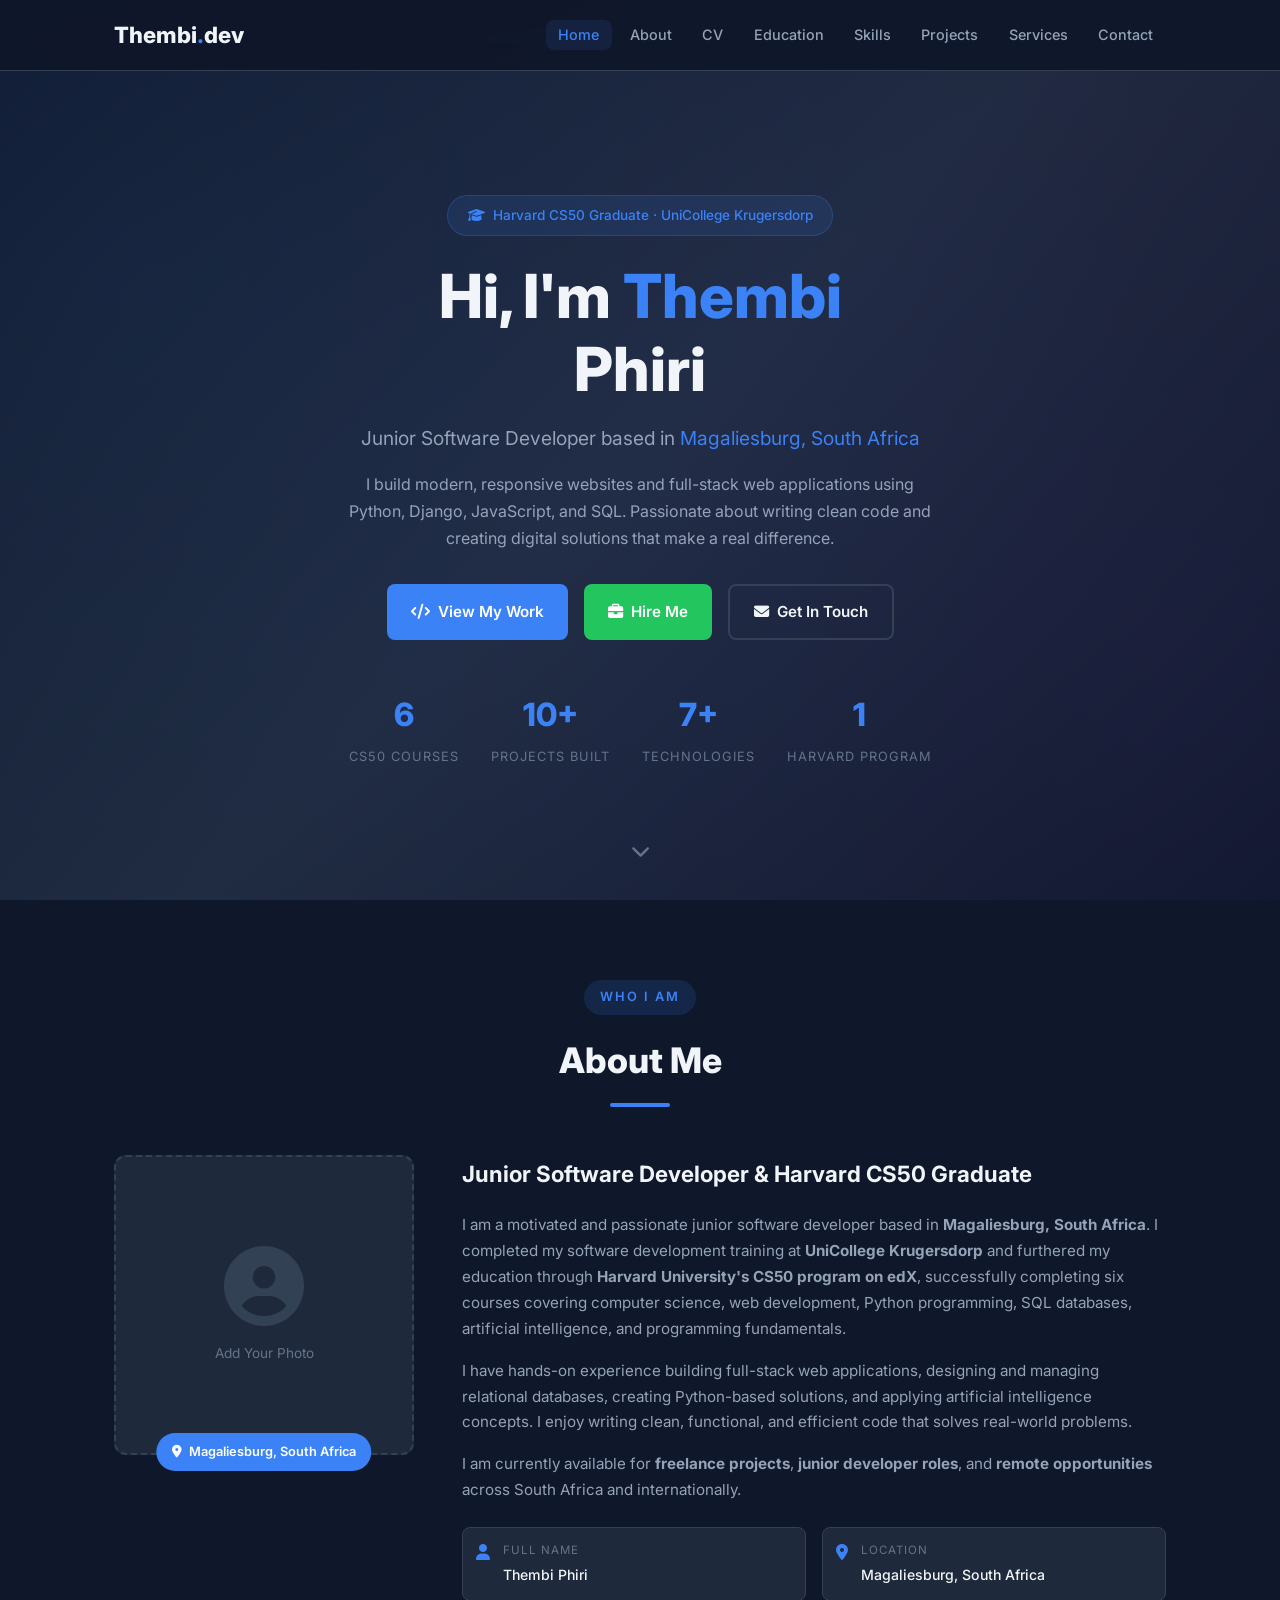
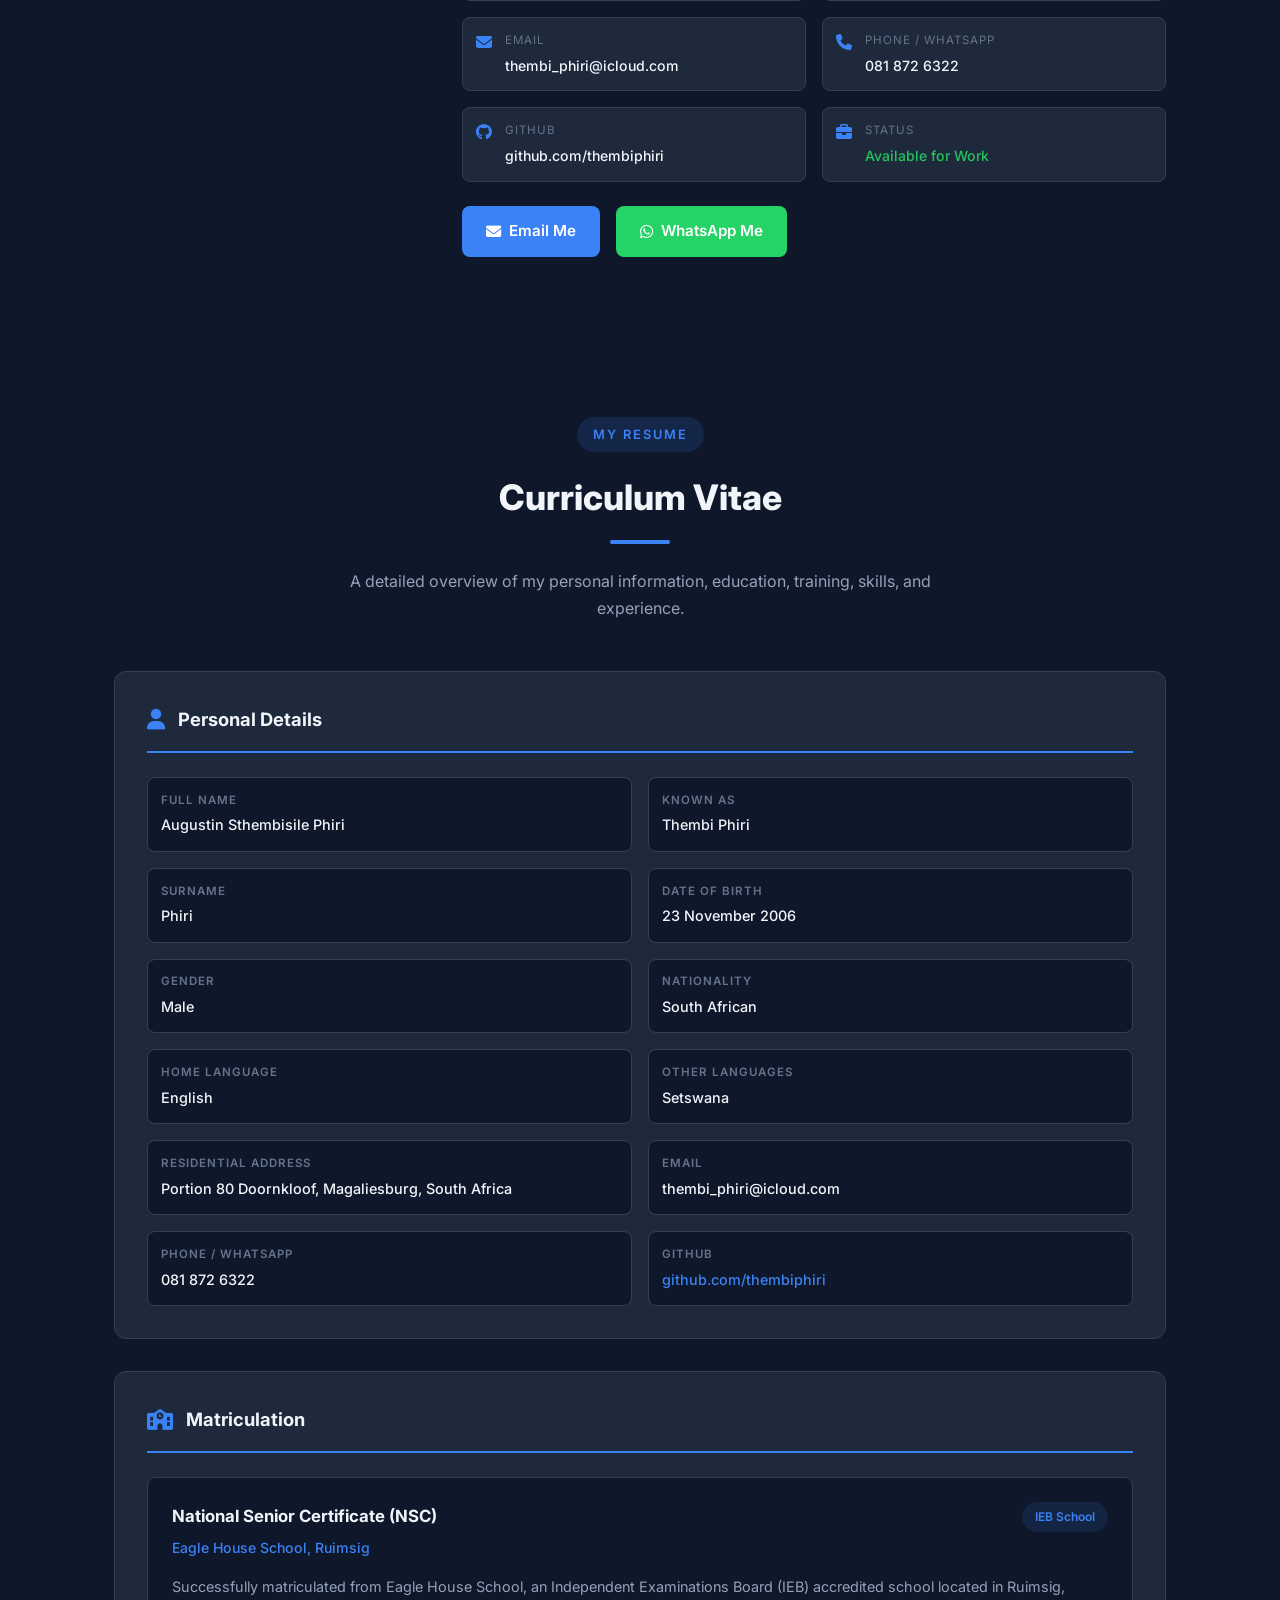
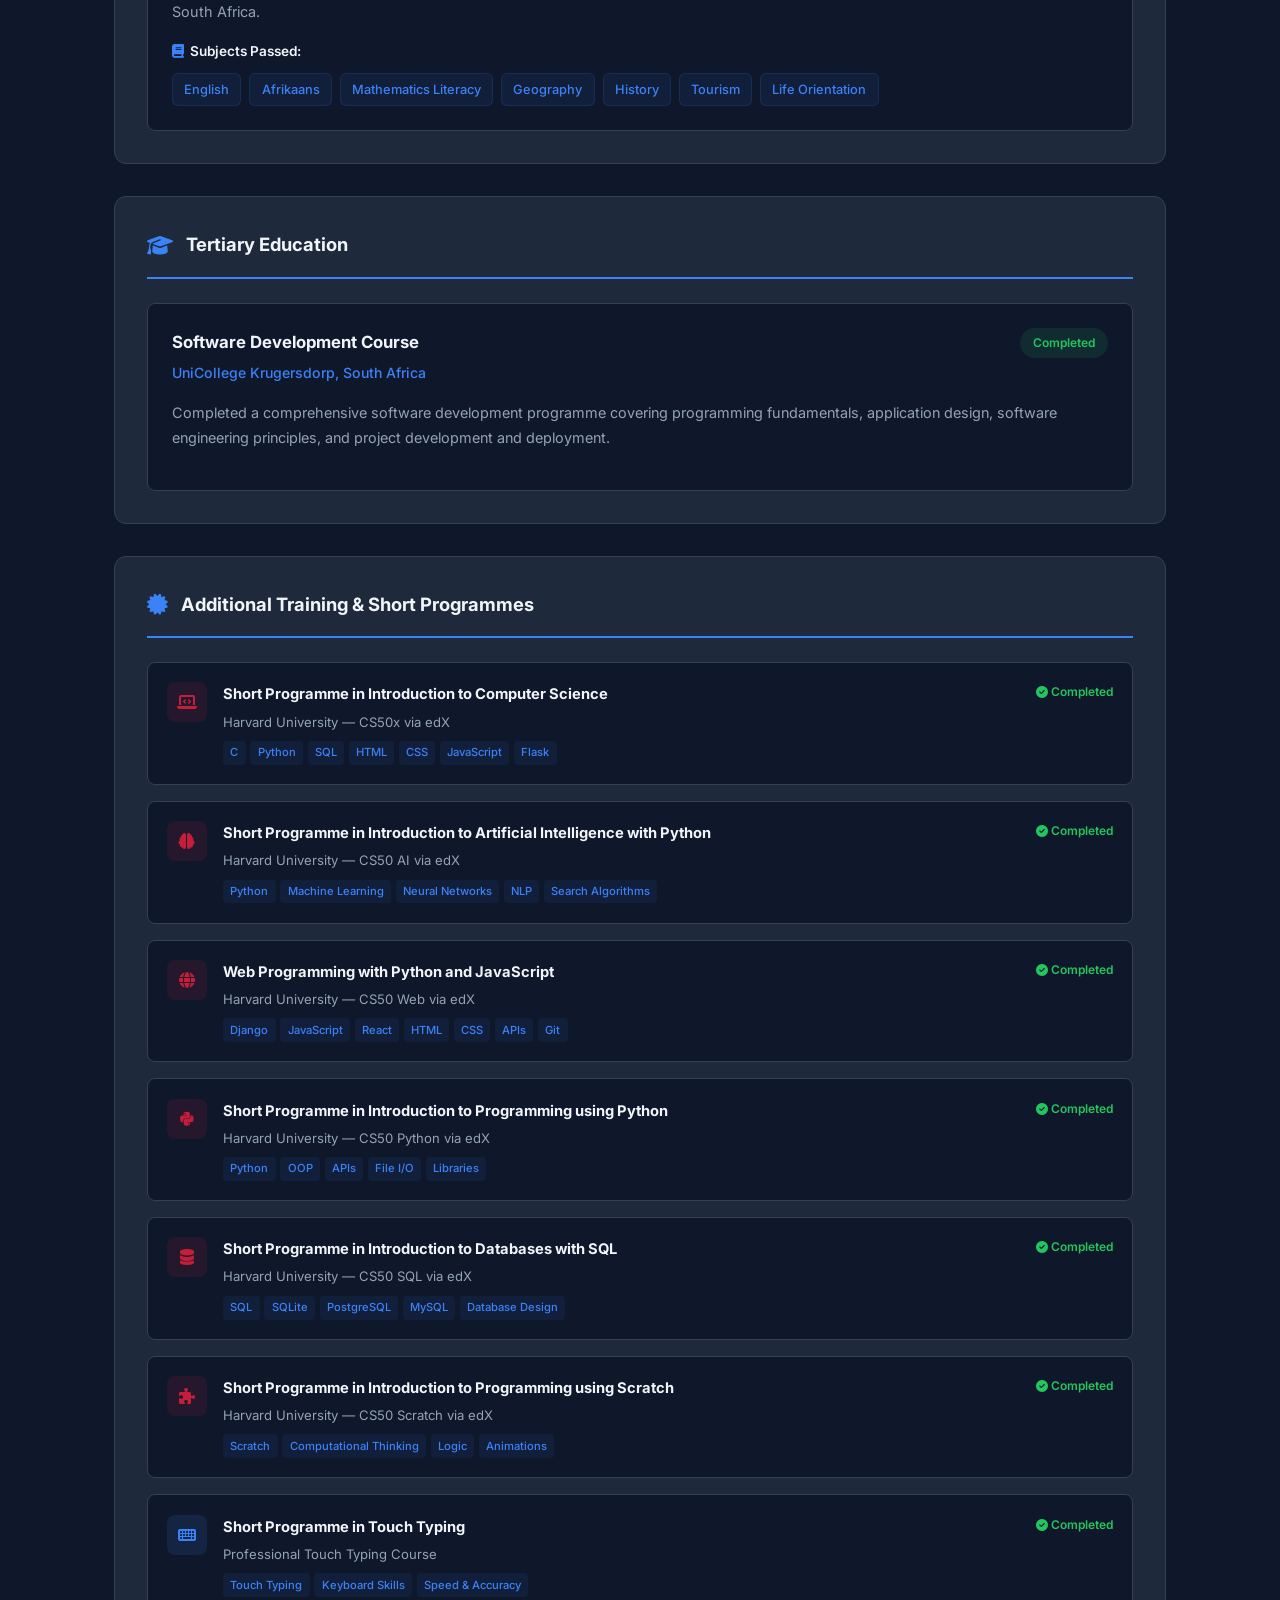
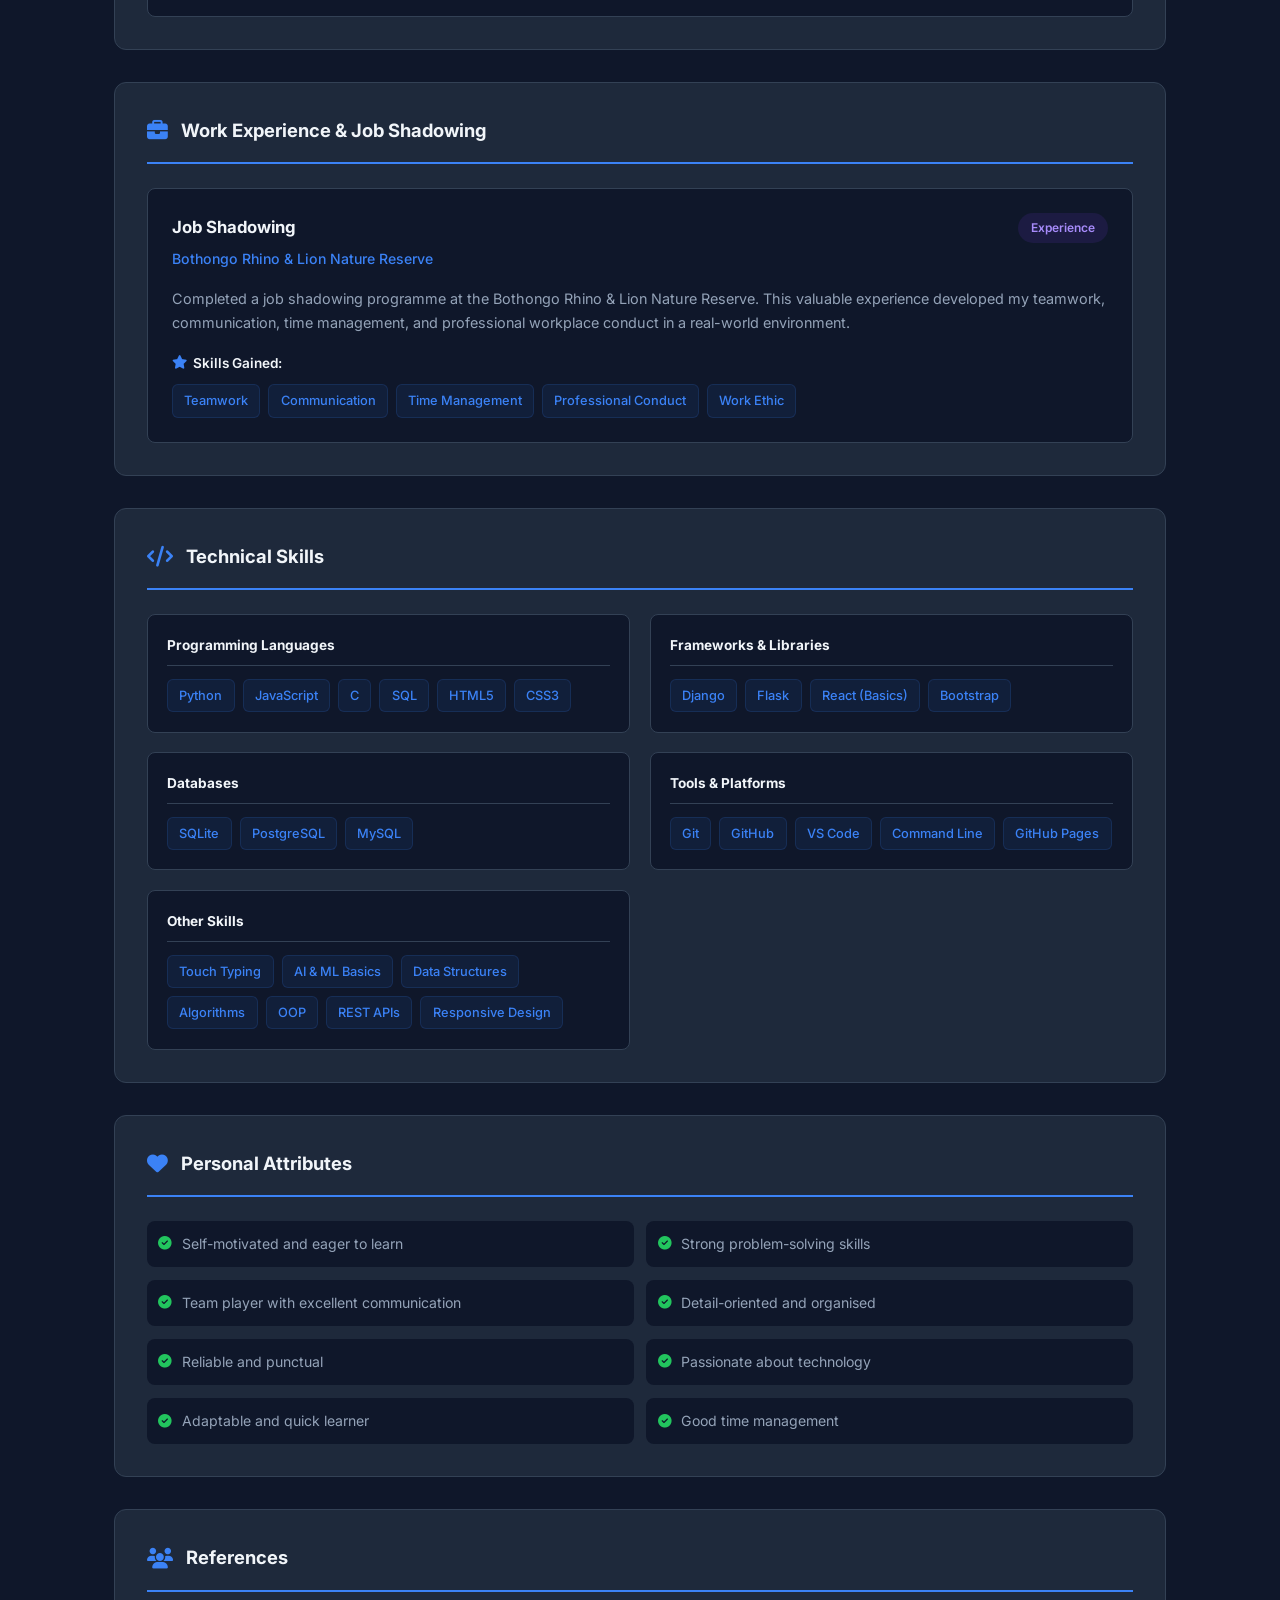
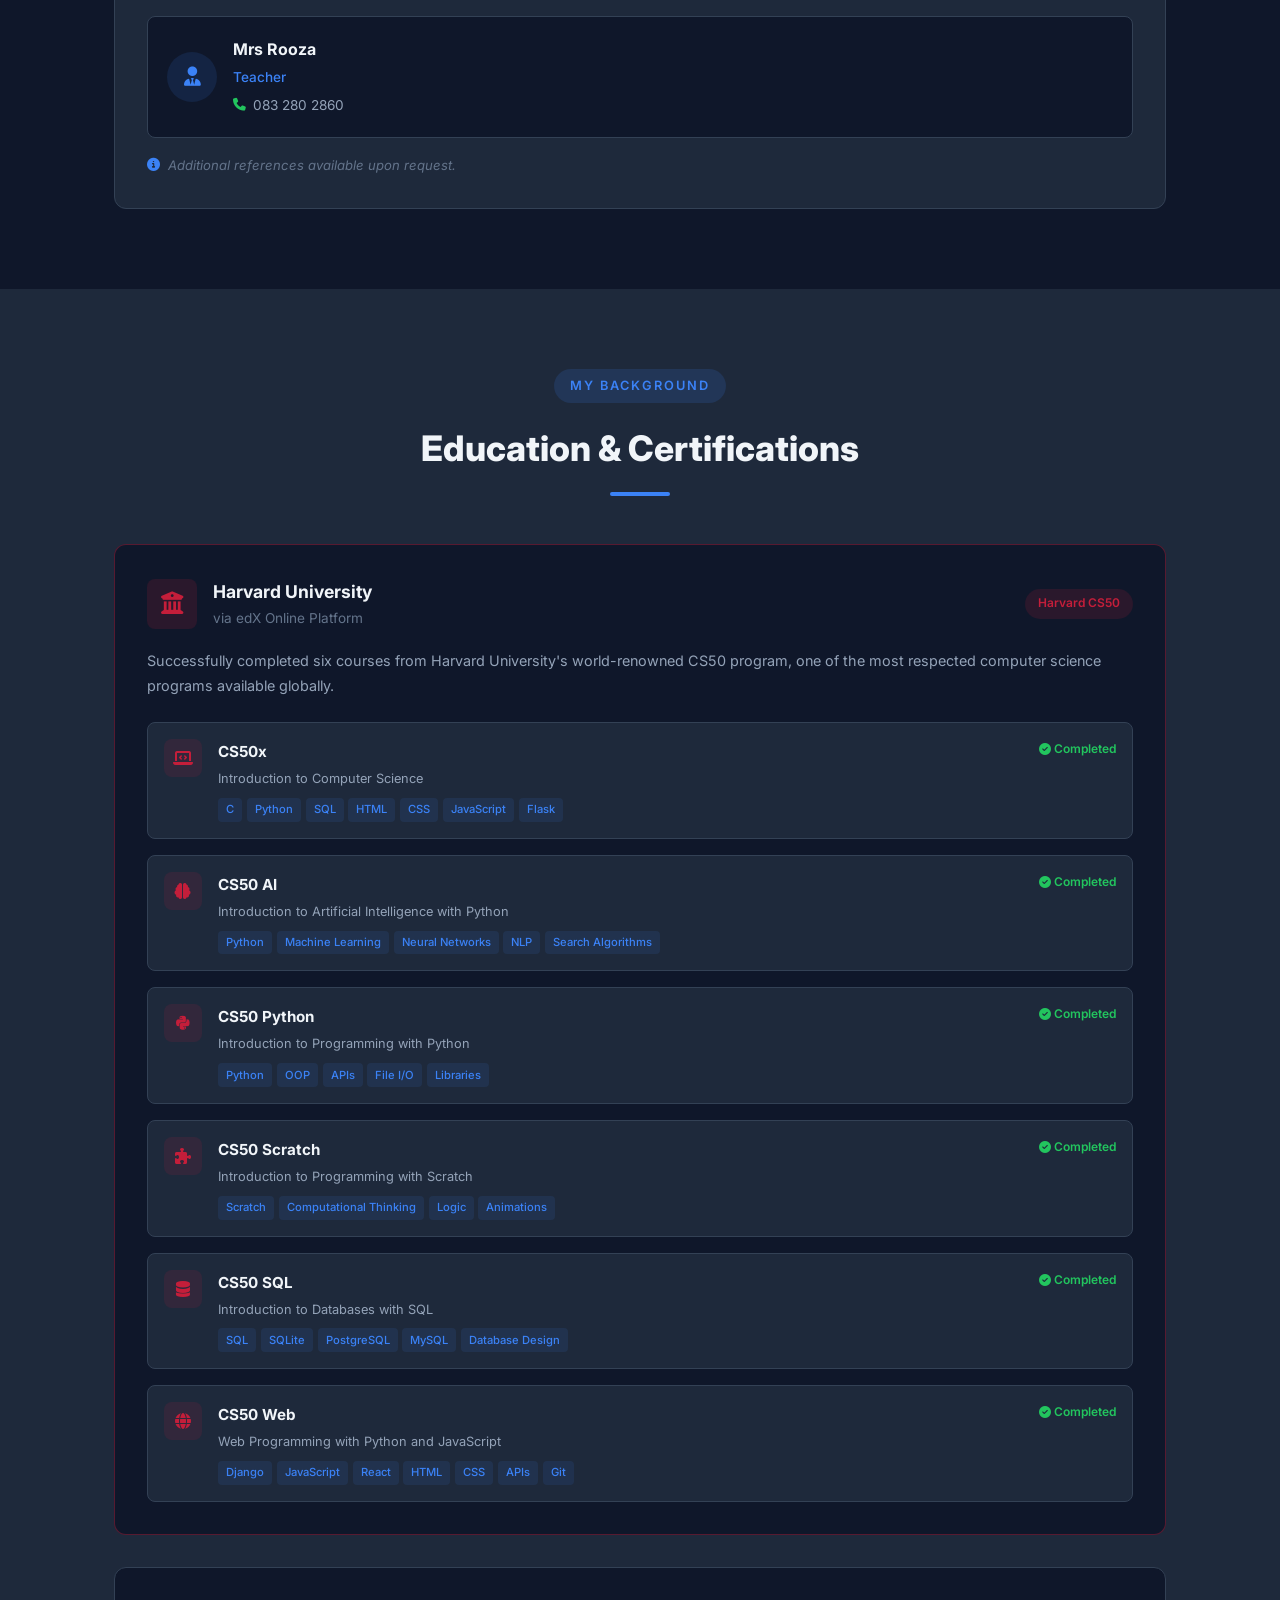
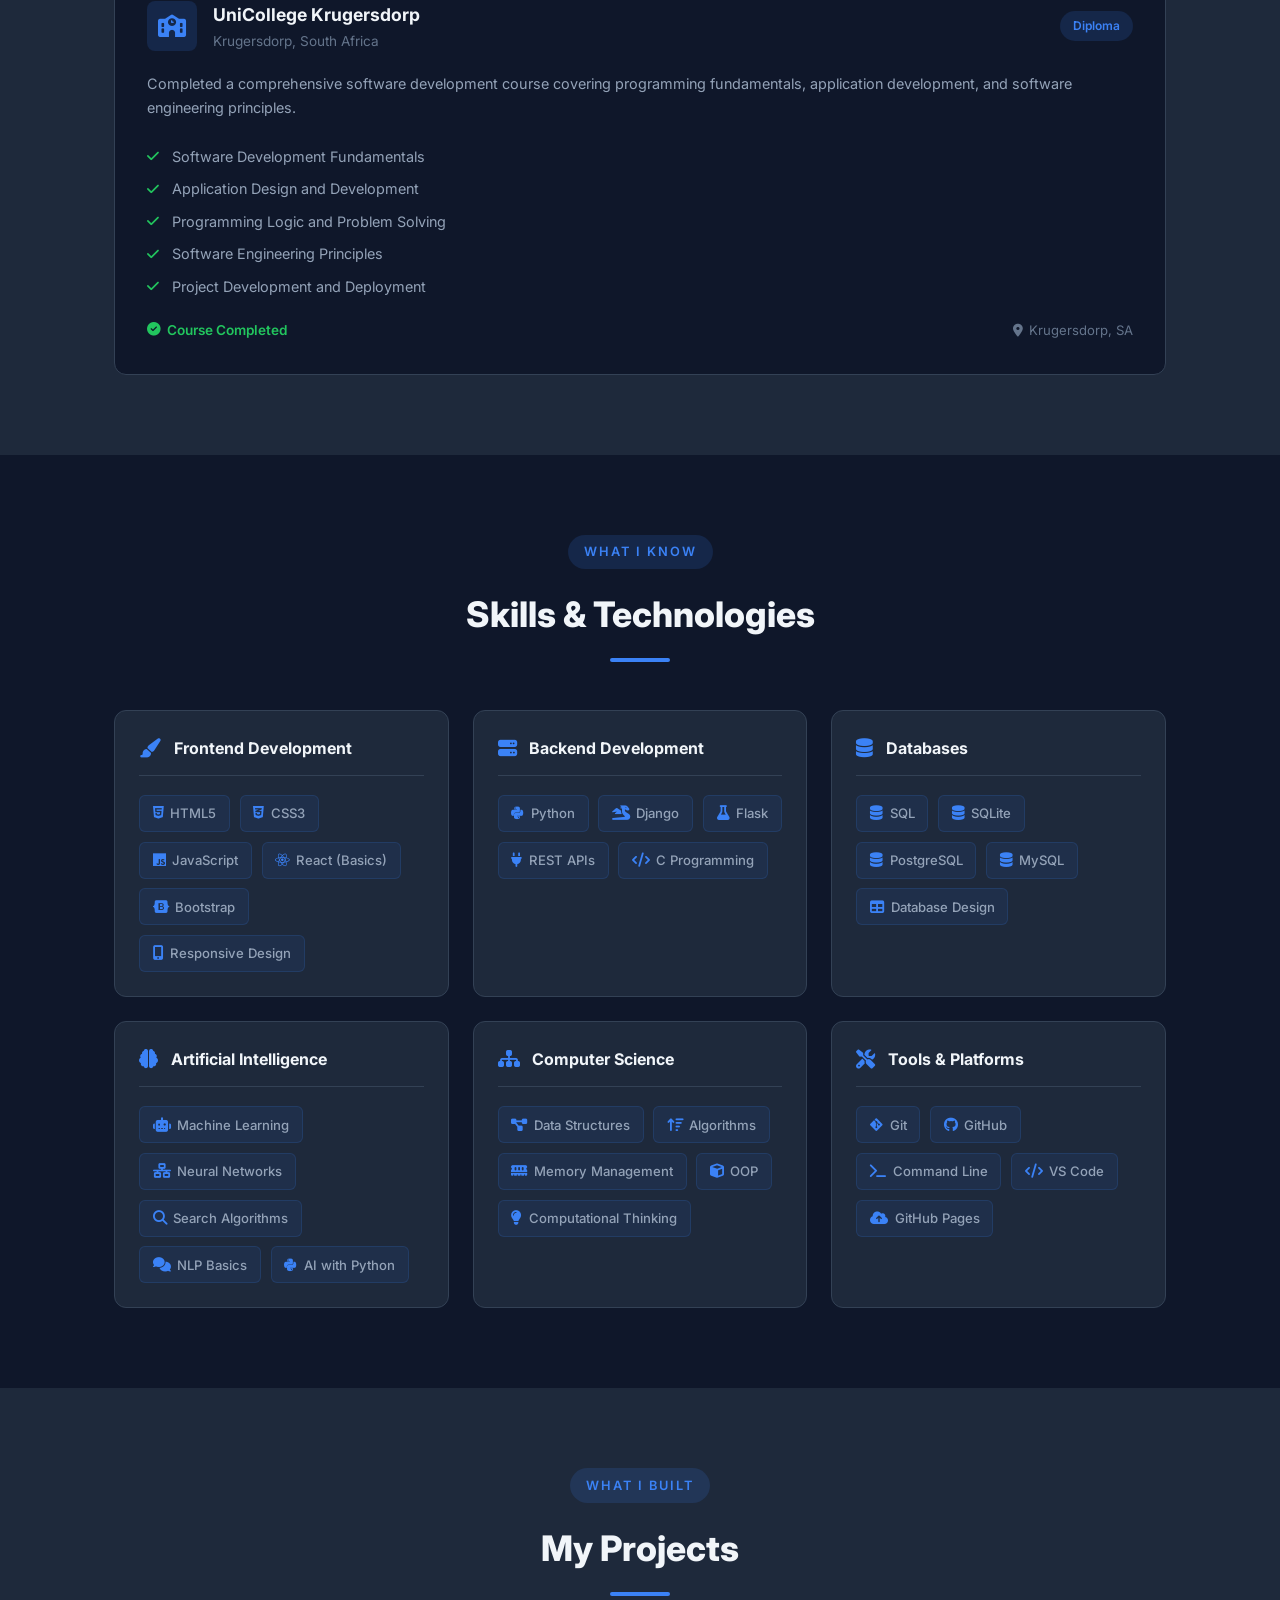
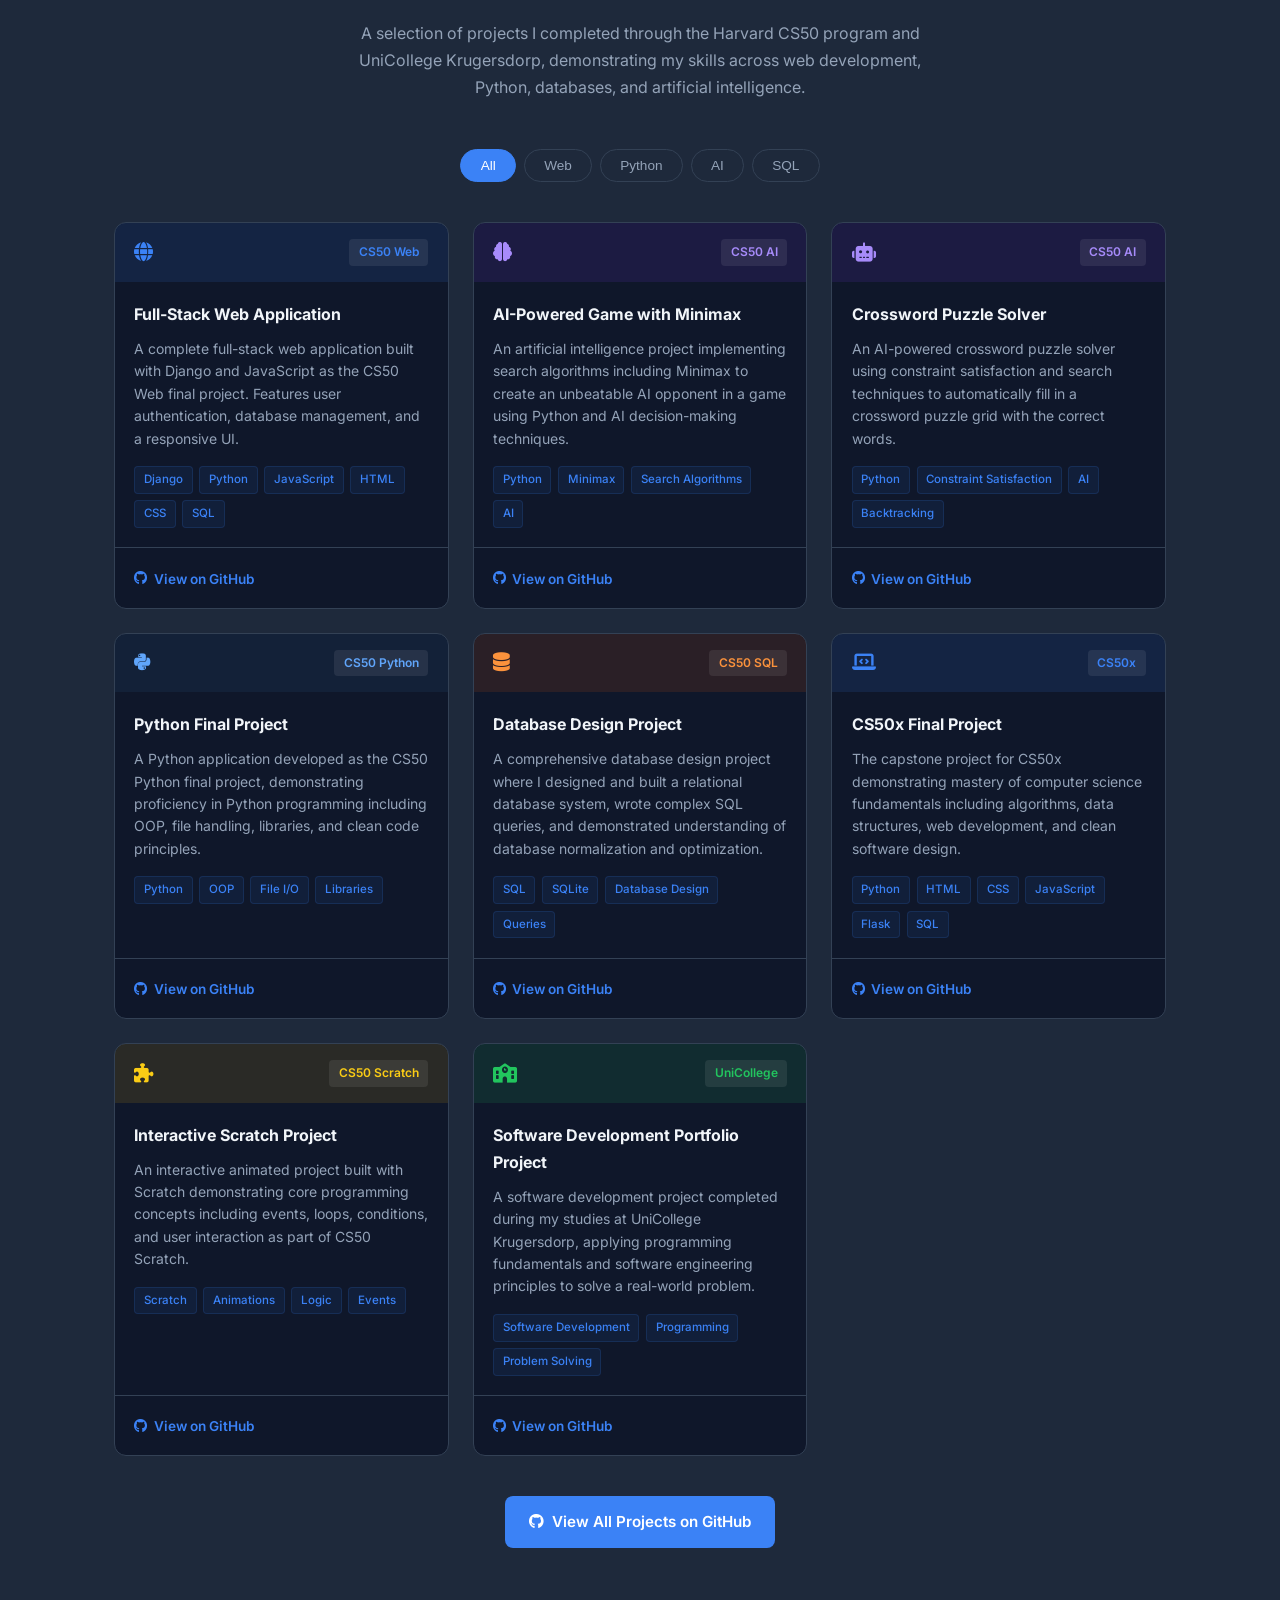
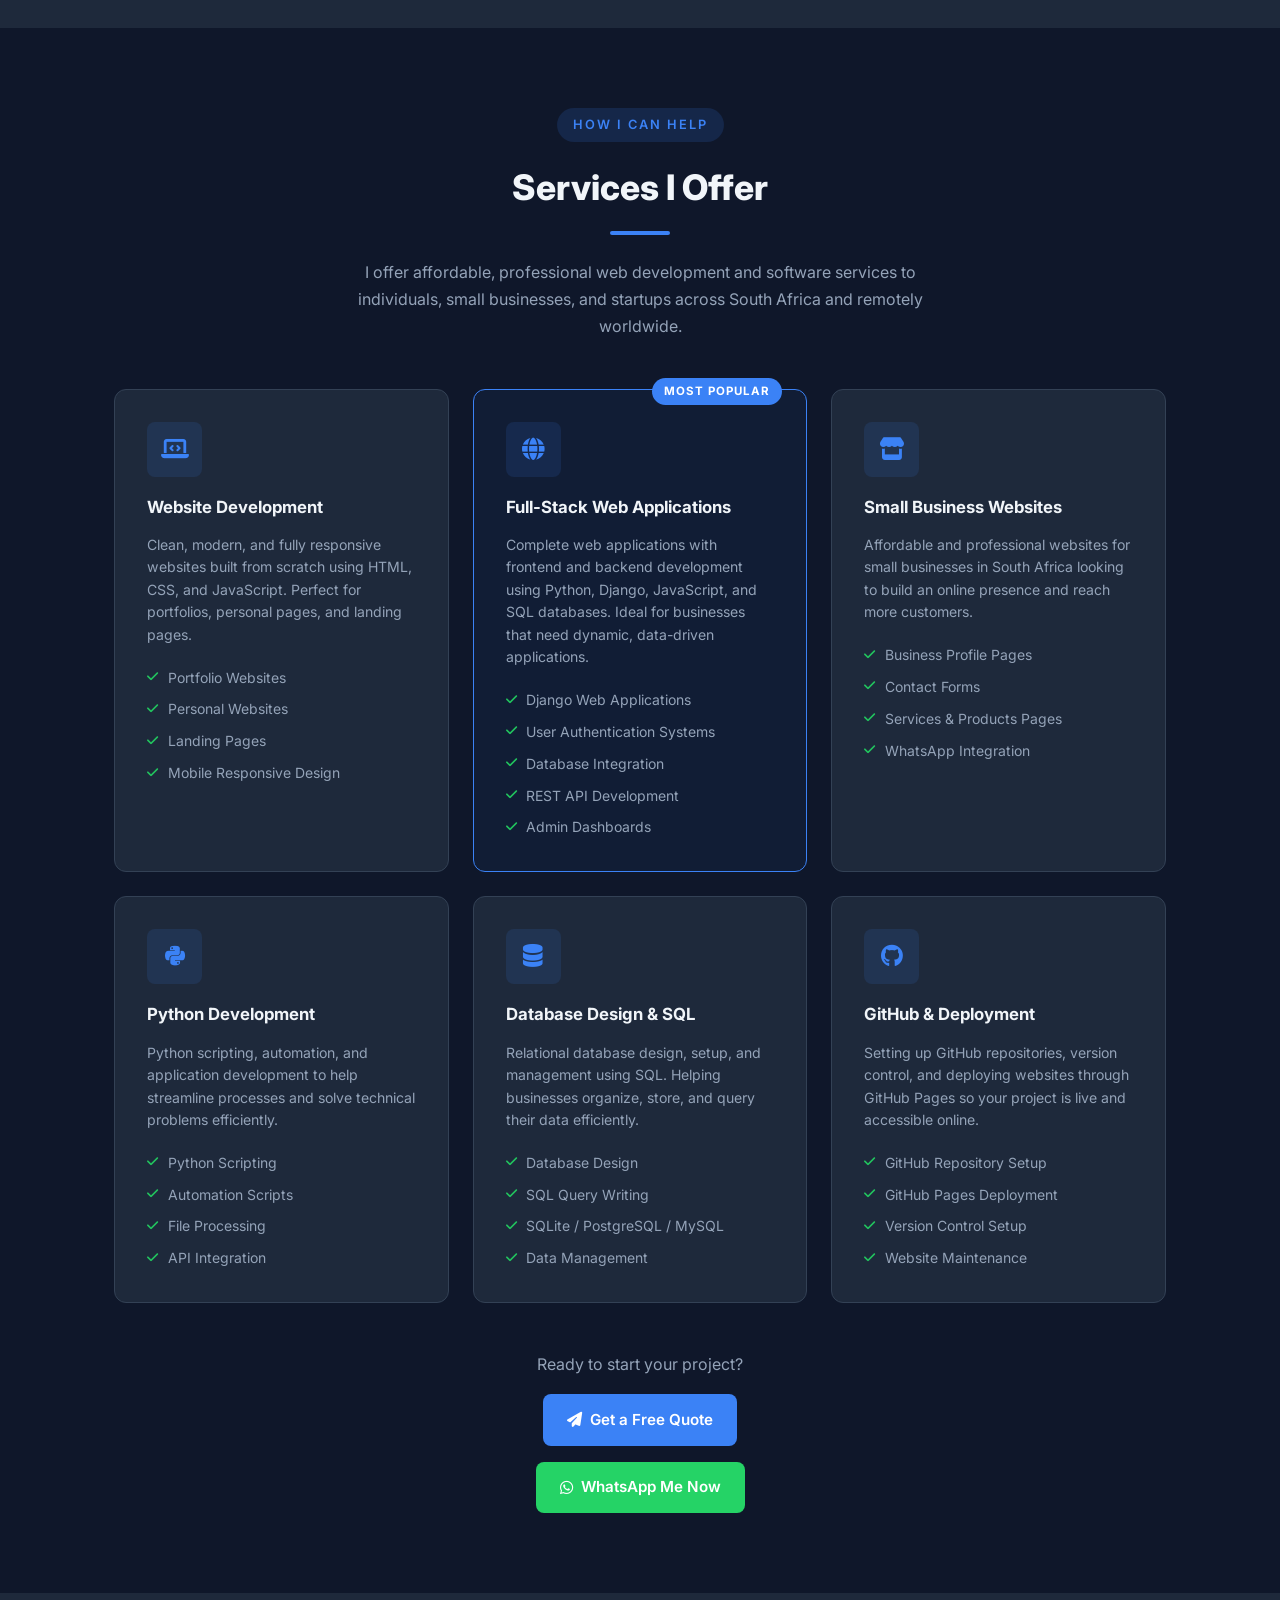
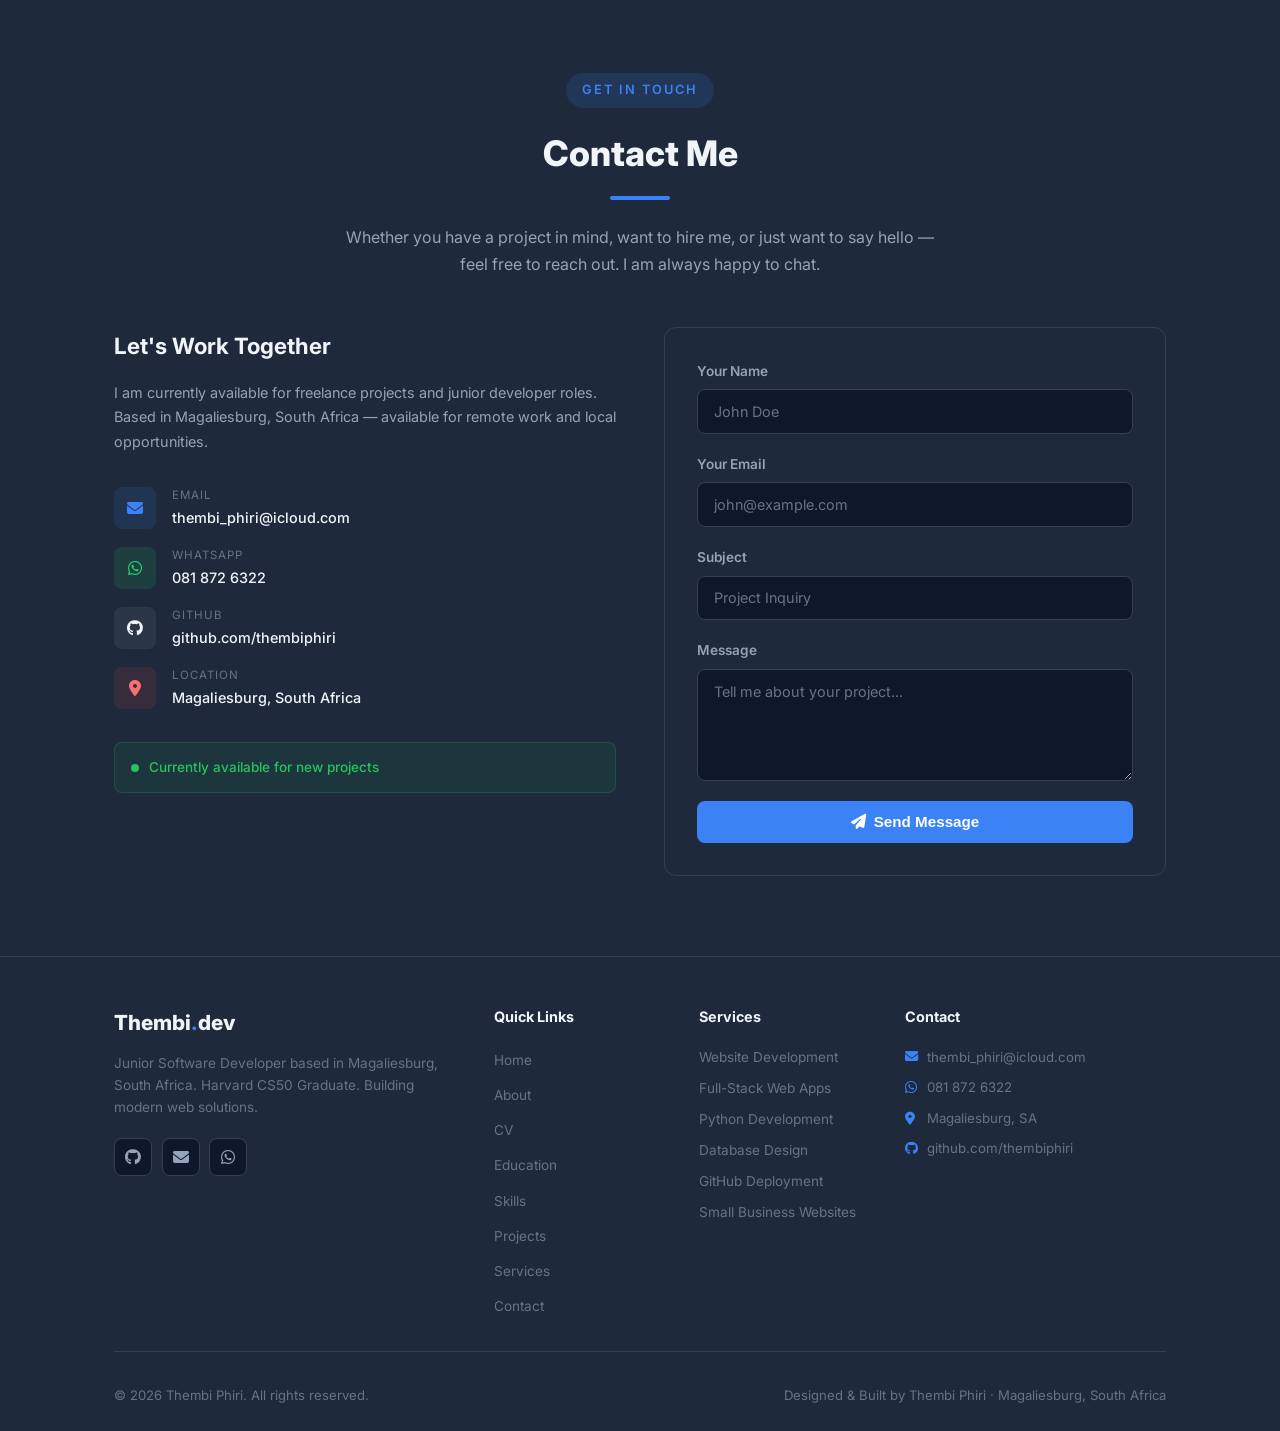
==== commit a7b57825: "Update index.html" ====
--- a/index.html
+++ b/index.html
@@ -51,7 +51,7 @@
     "@context": "https://schema.org",
     "@type": "Person",
     "name": "Thembi Phiri",
-    "alternateName": "Sugustin Sthembisile Phiri",
+    "alternateName": "Augustin Sthembisile Phiri",
     "url": "https://thembiphiri.github.io",
     "jobTitle": "Junior Software Developer",
     "description": "Junior Software Developer based in Magaliesburg, South Africa. Harvard CS50 Graduate specializing in web development, Python, Django, SQL and AI.",
@@ -293,7 +293,7 @@
           <div class="cv-details-grid">
             <div class="cv-detail">
               <span class="cv-label">Full Name</span>
-              <span class="cv-value">Sugustin Sthembisile Phiri</span>
+              <span class="cv-value">Augustin Sthembisile Phiri</span>
             </div>
             <div class="cv-detail">
               <span class="cv-label">Known As</span>
--- a/style.css
+++ b/style.css
@@ -32,9 +32,7 @@
   box-sizing: border-box;
 }
 
-html {
-  scroll-behavior: smooth;
-}
+html { scroll-behavior: smooth; }
 
 body {
   font-family: 'Inter', Arial, sans-serif;
@@ -44,26 +42,14 @@
   overflow-x: hidden;
 }
 
-a {
-  text-decoration: none;
-  color: inherit;
-  transition: var(--transition);
-}
-
-ul {
-  list-style: none;
-}
-
-img {
-  max-width: 100%;
-}
+a { text-decoration: none; color: inherit; transition: var(--transition); }
+ul { list-style: none; }
+img { max-width: 100%; }
 
 /* ========================================
    UTILITIES
 ======================================== */
-.accent {
-  color: var(--accent);
-}
+.accent { color: var(--accent); }
 
 .container {
   max-width: 1100px;
@@ -71,13 +57,8 @@
   padding: 0 1.5rem;
 }
 
-.section {
-  padding: 5rem 0;
-}
-
-.section-dark {
-  background: var(--bg-secondary);
-}
+.section { padding: 5rem 0; }
+.section-dark { background: var(--bg-secondary); }
 
 .section-header {
   text-align: center;
@@ -135,63 +116,42 @@
   text-decoration: none;
 }
 
-.btn-primary {
-  background: var(--accent);
-  color: white;
-}
-
+.btn-primary { background: var(--accent); color: white; }
 .btn-primary:hover {
   background: var(--accent-hover);
   transform: translateY(-2px);
   box-shadow: 0 8px 25px rgba(59, 130, 246, 0.35);
 }
 
-.btn-secondary {
-  background: var(--accent-green);
-  color: white;
-}
-
-.btn-secondary:hover {
-  background: #16a34a;
-  transform: translateY(-2px);
-}
+.btn-secondary { background: var(--accent-green); color: white; }
+.btn-secondary:hover { background: #16a34a; transform: translateY(-2px); }
 
 .btn-outline {
   background: transparent;
   color: var(--text-primary);
   border: 2px solid var(--border);
 }
-
 .btn-outline:hover {
   border-color: var(--accent);
   color: var(--accent);
   transform: translateY(-2px);
 }
 
-.btn-whatsapp {
-  background: var(--accent-whatsapp);
-  color: white;
-}
-
+.btn-whatsapp { background: var(--accent-whatsapp); color: white; }
 .btn-whatsapp:hover {
   background: #1ebe5d;
   transform: translateY(-2px);
   box-shadow: 0 8px 25px rgba(37, 211, 102, 0.35);
 }
 
-.btn-full {
-  width: 100%;
-  justify-content: center;
-}
+.btn-full { width: 100%; justify-content: center; }
 
 /* ========================================
    NAVBAR
 ======================================== */
 .navbar {
   position: fixed;
-  top: 0;
-  left: 0;
-  right: 0;
+  top: 0; left: 0; right: 0;
   z-index: 1000;
   background: rgba(15, 23, 42, 0.95);
   backdrop-filter: blur(12px);
@@ -208,11 +168,7 @@
   justify-content: space-between;
 }
 
-.logo-text {
-  font-size: 1.4rem;
-  font-weight: 800;
-  color: var(--text-primary);
-}
+.logo-text { font-size: 1.4rem; font-weight: 800; color: var(--text-primary); }
 
 .nav-links {
   display: flex;
@@ -229,8 +185,7 @@
   transition: var(--transition);
 }
 
-.nav-link:hover,
-.nav-link.active {
+.nav-link:hover, .nav-link.active {
   color: var(--accent);
   background: rgba(59, 130, 246, 0.1);
 }
@@ -252,7 +207,7 @@
 }
 
 /* ========================================
-   HERO SECTION
+   HERO
 ======================================== */
 .hero {
   min-height: 100vh;
@@ -261,12 +216,7 @@
   align-items: center;
   justify-content: center;
   padding: 8rem 1.5rem 4rem;
-  background: linear-gradient(
-    135deg,
-    #0f172a 0%,
-    #1e293b 50%,
-    #0f172a 100%
-  );
+  background: linear-gradient(135deg, #0f172a 0%, #1e293b 50%, #0f172a 100%);
   position: relative;
   overflow: hidden;
   text-align: center;
@@ -275,28 +225,15 @@
 .hero::before {
   content: '';
   position: absolute;
-  top: -50%;
-  left: -50%;
-  width: 200%;
-  height: 200%;
-  background: radial-gradient(
-    circle at 30% 40%,
-    rgba(59, 130, 246, 0.08) 0%,
-    transparent 50%
-  ),
-  radial-gradient(
-    circle at 70% 60%,
-    rgba(124, 58, 237, 0.06) 0%,
-    transparent 50%
-  );
+  top: -50%; left: -50%;
+  width: 200%; height: 200%;
+  background:
+    radial-gradient(circle at 30% 40%, rgba(59,130,246,0.08) 0%, transparent 50%),
+    radial-gradient(circle at 70% 60%, rgba(124,58,237,0.06) 0%, transparent 50%);
   pointer-events: none;
 }
 
-.hero-container {
-  max-width: 800px;
-  position: relative;
-  z-index: 1;
-}
+.hero-container { max-width: 800px; position: relative; z-index: 1; }
 
 .hero-badge {
   display: inline-flex;
@@ -353,23 +290,9 @@
   animation: fadeInUp 0.8s ease 0.6s both;
 }
 
-.stat {
-  text-align: center;
-}
-
-.stat-number {
-  display: block;
-  font-size: 2rem;
-  font-weight: 800;
-  color: var(--accent);
-}
-
-.stat-label {
-  font-size: 0.8rem;
-  color: var(--text-muted);
-  text-transform: uppercase;
-  letter-spacing: 1px;
-}
+.stat { text-align: center; }
+.stat-number { display: block; font-size: 2rem; font-weight: 800; color: var(--accent); }
+.stat-label { font-size: 0.8rem; color: var(--text-muted); text-transform: uppercase; letter-spacing: 1px; }
 
 .hero-scroll {
   position: absolute;
@@ -378,24 +301,16 @@
   transform: translateX(-50%);
   animation: bounce 2s infinite;
 }
-
-.hero-scroll a {
-  color: var(--text-muted);
-  font-size: 1.2rem;
-}
-
-/* ========================================
-   ABOUT SECTION
+.hero-scroll a { color: var(--text-muted); font-size: 1.2rem; }
+
+/* ========================================
+   ABOUT
 ======================================== */
 .about-grid {
   display: grid;
   grid-template-columns: 300px 1fr;
   gap: 3rem;
   align-items: start;
-}
-
-.about-image-wrapper {
-  position: relative;
 }
 
 .about-image-placeholder {
@@ -412,14 +327,10 @@
   color: var(--text-muted);
 }
 
-.about-image-placeholder i {
-  font-size: 5rem;
-  color: var(--border);
-}
-
-.about-image-placeholder p {
-  font-size: 0.85rem;
-}
+.about-image-placeholder i { font-size: 5rem; color: var(--border); }
+.about-image-placeholder p { font-size: 0.85rem; }
+
+.about-image-wrapper { position: relative; }
 
 .about-location-badge {
   position: absolute;
@@ -438,18 +349,8 @@
   gap: 0.4rem;
 }
 
-.about-heading {
-  font-size: 1.4rem;
-  font-weight: 700;
-  margin-bottom: 1.2rem;
-  color: var(--text-primary);
-}
-
-.about-text {
-  color: var(--text-secondary);
-  margin-bottom: 1rem;
-  font-size: 0.95rem;
-}
+.about-heading { font-size: 1.4rem; font-weight: 700; margin-bottom: 1.2rem; }
+.about-text { color: var(--text-secondary); margin-bottom: 1rem; font-size: 0.95rem; }
 
 .about-info-grid {
   display: grid;
@@ -468,49 +369,285 @@
   border: 1px solid var(--border);
 }
 
-.about-info-item i {
-  color: var(--accent);
-  font-size: 1rem;
-  margin-top: 0.2rem;
-  flex-shrink: 0;
-}
-
-.about-info-item div {
+.about-info-item i { color: var(--accent); font-size: 1rem; margin-top: 0.2rem; flex-shrink: 0; }
+.about-info-item div { display: flex; flex-direction: column; }
+.info-label { font-size: 0.72rem; color: var(--text-muted); text-transform: uppercase; letter-spacing: 1px; margin-bottom: 0.2rem; }
+.info-value { font-size: 0.88rem; color: var(--text-primary); font-weight: 500; }
+.available { color: var(--accent-green) !important; }
+.about-buttons { display: flex; gap: 1rem; flex-wrap: wrap; }
+
+/* ========================================
+   CV SECTION
+======================================== */
+.cv-container {
   display: flex;
   flex-direction: column;
-}
-
-.info-label {
+  gap: 2rem;
+}
+
+.cv-section {
+  background: var(--bg-secondary);
+  border: 1px solid var(--border);
+  border-radius: var(--radius);
+  padding: 2rem;
+  transition: var(--transition);
+}
+
+.cv-section:hover {
+  border-color: var(--accent);
+  box-shadow: 0 8px 30px var(--shadow);
+}
+
+.cv-section-header {
+  display: flex;
+  align-items: center;
+  gap: 0.8rem;
+  margin-bottom: 1.5rem;
+  padding-bottom: 1rem;
+  border-bottom: 2px solid var(--accent);
+}
+
+.cv-section-header i { color: var(--accent); font-size: 1.3rem; }
+.cv-section-header h3 { font-size: 1.15rem; font-weight: 700; color: var(--text-primary); }
+
+.cv-details-grid {
+  display: grid;
+  grid-template-columns: 1fr 1fr;
+  gap: 1rem;
+}
+
+.cv-detail {
+  display: flex;
+  flex-direction: column;
+  gap: 0.2rem;
+  padding: 0.8rem;
+  background: var(--bg-primary);
+  border-radius: var(--radius-sm);
+  border: 1px solid var(--border);
+}
+
+.cv-label {
   font-size: 0.72rem;
   color: var(--text-muted);
   text-transform: uppercase;
   letter-spacing: 1px;
-  margin-bottom: 0.2rem;
-}
-
-.info-value {
+  font-weight: 600;
+}
+
+.cv-value { font-size: 0.9rem; color: var(--text-primary); font-weight: 500; }
+.cv-value a { color: var(--accent); }
+.cv-value a:hover { text-decoration: underline; }
+
+.cv-entry {
+  background: var(--bg-primary);
+  border: 1px solid var(--border);
+  border-radius: var(--radius-sm);
+  padding: 1.5rem;
+  transition: var(--transition);
+}
+
+.cv-entry:hover { border-color: rgba(59, 130, 246, 0.3); }
+
+.cv-entry-header {
+  display: flex;
+  align-items: flex-start;
+  justify-content: space-between;
+  gap: 1rem;
+  margin-bottom: 1rem;
+  flex-wrap: wrap;
+}
+
+.cv-entry-title h4 { font-size: 1.05rem; font-weight: 700; color: var(--text-primary); margin-bottom: 0.3rem; }
+.cv-institution { color: var(--accent); font-size: 0.88rem; font-weight: 500; }
+
+.cv-entry-badge {
+  background: rgba(59, 130, 246, 0.12);
+  color: var(--accent);
+  padding: 0.3rem 0.8rem;
+  border-radius: 50px;
+  font-size: 0.75rem;
+  font-weight: 600;
+  white-space: nowrap;
+}
+
+.completed-badge { background: rgba(34, 197, 94, 0.12); color: var(--accent-green); }
+.experience-badge { background: rgba(124, 58, 237, 0.12); color: #a78bfa; }
+
+.cv-entry-description {
+  color: var(--text-secondary);
+  font-size: 0.9rem;
+  line-height: 1.7;
+  margin-bottom: 1rem;
+}
+
+.cv-subjects, .cv-skills-gained { margin-top: 1rem; }
+
+.cv-subjects h5, .cv-skills-gained h5 {
+  font-size: 0.85rem;
+  font-weight: 600;
+  color: var(--text-primary);
+  margin-bottom: 0.6rem;
+  display: flex;
+  align-items: center;
+  gap: 0.4rem;
+}
+
+.cv-subjects h5 i, .cv-skills-gained h5 i { color: var(--accent); font-size: 0.85rem; }
+
+.cv-subject-list { display: flex; flex-wrap: wrap; gap: 0.5rem; }
+
+.cv-subject-item {
+  background: rgba(59, 130, 246, 0.08);
+  color: var(--accent);
+  border: 1px solid rgba(59, 130, 246, 0.15);
+  padding: 0.3rem 0.7rem;
+  border-radius: 6px;
+  font-size: 0.8rem;
+  font-weight: 500;
+}
+
+.cv-training-grid { display: flex; flex-direction: column; gap: 1rem; }
+
+.cv-training-item {
+  display: flex;
+  align-items: flex-start;
+  gap: 1rem;
+  padding: 1.2rem;
+  background: var(--bg-primary);
+  border: 1px solid var(--border);
+  border-radius: var(--radius-sm);
+  transition: var(--transition);
+}
+
+.cv-training-item:hover { border-color: rgba(196, 30, 58, 0.3); }
+
+.cv-training-icon {
+  width: 40px;
+  height: 40px;
+  border-radius: 8px;
+  display: flex;
+  align-items: center;
+  justify-content: center;
+  font-size: 1rem;
+  flex-shrink: 0;
+}
+
+.harvard-icon { background: rgba(196, 30, 58, 0.12); color: var(--harvard-red); }
+.typing-icon { background: rgba(59, 130, 246, 0.12); color: var(--accent); }
+
+.cv-training-info { flex: 1; }
+.cv-training-info h4 { font-size: 0.92rem; font-weight: 700; color: var(--text-primary); margin-bottom: 0.2rem; }
+.cv-training-info p { font-size: 0.82rem; color: var(--text-secondary); margin-bottom: 0.5rem; }
+
+.cv-training-tags { display: flex; flex-wrap: wrap; gap: 0.3rem; }
+.cv-training-tags span {
+  background: rgba(59, 130, 246, 0.08);
+  color: var(--accent);
+  padding: 0.15rem 0.45rem;
+  border-radius: 4px;
+  font-size: 0.7rem;
+  font-weight: 500;
+}
+
+.cv-training-status {
+  font-size: 0.75rem;
+  font-weight: 600;
+  color: var(--accent-green);
+  white-space: nowrap;
+  flex-shrink: 0;
+}
+
+.cv-skills-categories {
+  display: grid;
+  grid-template-columns: 1fr 1fr;
+  gap: 1.2rem;
+}
+
+.cv-skill-group {
+  background: var(--bg-primary);
+  border: 1px solid var(--border);
+  border-radius: var(--radius-sm);
+  padding: 1.2rem;
+}
+
+.cv-skill-group h5 {
+  font-size: 0.85rem;
+  font-weight: 700;
+  color: var(--text-primary);
+  margin-bottom: 0.8rem;
+  padding-bottom: 0.5rem;
+  border-bottom: 1px solid var(--border);
+}
+
+.cv-attributes-grid {
+  display: grid;
+  grid-template-columns: 1fr 1fr;
+  gap: 0.8rem;
+}
+
+.cv-attribute {
+  display: flex;
+  align-items: center;
+  gap: 0.6rem;
+  padding: 0.7rem;
+  background: var(--bg-primary);
+  border-radius: var(--radius-sm);
   font-size: 0.88rem;
-  color: var(--text-primary);
-  font-weight: 500;
-}
-
-.available {
-  color: var(--accent-green) !important;
-}
-
-.about-buttons {
-  display: flex;
+  color: var(--text-secondary);
+}
+
+.cv-attribute i { color: var(--accent-green); font-size: 0.85rem; flex-shrink: 0; }
+
+.cv-references-grid {
+  display: grid;
+  grid-template-columns: repeat(auto-fit, minmax(280px, 1fr));
   gap: 1rem;
-  flex-wrap: wrap;
-}
-
-/* ========================================
-   EDUCATION SECTION
-======================================== */
-.education-grid {
-  display: grid;
-  gap: 2rem;
-}
+  margin-bottom: 1rem;
+}
+
+.cv-reference-card {
+  display: flex;
+  align-items: center;
+  gap: 1rem;
+  padding: 1.2rem;
+  background: var(--bg-primary);
+  border: 1px solid var(--border);
+  border-radius: var(--radius-sm);
+}
+
+.cv-reference-icon {
+  width: 50px;
+  height: 50px;
+  background: rgba(59, 130, 246, 0.12);
+  color: var(--accent);
+  border-radius: 50%;
+  display: flex;
+  align-items: center;
+  justify-content: center;
+  font-size: 1.2rem;
+  flex-shrink: 0;
+}
+
+.cv-reference-info h4 { font-size: 1rem; font-weight: 700; color: var(--text-primary); margin-bottom: 0.2rem; }
+.cv-reference-position { color: var(--accent); font-size: 0.85rem; font-weight: 500; margin-bottom: 0.3rem; }
+.cv-reference-contact { color: var(--text-secondary); font-size: 0.85rem; display: flex; align-items: center; gap: 0.4rem; }
+.cv-reference-contact i { color: var(--accent-green); font-size: 0.8rem; }
+
+.cv-reference-note {
+  color: var(--text-muted);
+  font-size: 0.82rem;
+  font-style: italic;
+  display: flex;
+  align-items: center;
+  gap: 0.5rem;
+}
+
+.cv-reference-note i { color: var(--accent); }
+
+/* ========================================
+   EDUCATION
+======================================== */
+.education-grid { display: grid; gap: 2rem; }
 
 .education-card {
   background: var(--bg-primary);
@@ -526,52 +663,23 @@
   box-shadow: 0 12px 40px var(--shadow);
 }
 
-.education-card.featured {
-  border-color: rgba(196, 30, 58, 0.4);
-}
-
-.education-card.featured:hover {
-  border-color: var(--harvard-red);
-}
-
-.edu-card-header {
-  display: flex;
-  align-items: center;
-  gap: 1rem;
-  margin-bottom: 1.2rem;
-  flex-wrap: wrap;
-}
+.education-card.featured { border-color: rgba(196, 30, 58, 0.4); }
+.education-card.featured:hover { border-color: var(--harvard-red); }
+
+.edu-card-header { display: flex; align-items: center; gap: 1rem; margin-bottom: 1.2rem; flex-wrap: wrap; }
 
 .edu-icon {
-  width: 50px;
-  height: 50px;
-  border-radius: var(--radius-sm);
-  display: flex;
-  align-items: center;
-  justify-content: center;
-  font-size: 1.4rem;
-  flex-shrink: 0;
-}
-
-.edu-icon.harvard {
-  background: rgba(196, 30, 58, 0.15);
-  color: var(--harvard-red);
-}
-
-.edu-icon.unicollege {
-  background: rgba(59, 130, 246, 0.15);
-  color: var(--accent);
-}
-
-.edu-header-text h3 {
-  font-size: 1.1rem;
-  font-weight: 700;
-}
-
-.edu-header-text p {
-  color: var(--text-muted);
-  font-size: 0.85rem;
-}
+  width: 50px; height: 50px;
+  border-radius: var(--radius-sm);
+  display: flex; align-items: center; justify-content: center;
+  font-size: 1.4rem; flex-shrink: 0;
+}
+
+.edu-icon.harvard { background: rgba(196, 30, 58, 0.15); color: var(--harvard-red); }
+.edu-icon.unicollege { background: rgba(59, 130, 246, 0.15); color: var(--accent); }
+
+.edu-header-text h3 { font-size: 1.1rem; font-weight: 700; }
+.edu-header-text p { color: var(--text-muted); font-size: 0.85rem; }
 
 .edu-badge {
   margin-left: auto;
@@ -583,21 +691,10 @@
   font-weight: 600;
 }
 
-.edu-badge.local {
-  background: rgba(59, 130, 246, 0.15);
-  color: var(--accent);
-}
-
-.edu-description {
-  color: var(--text-secondary);
-  font-size: 0.9rem;
-  margin-bottom: 1.5rem;
-}
-
-.cs50-courses {
-  display: grid;
-  gap: 1rem;
-}
+.edu-badge.local { background: rgba(59, 130, 246, 0.15); color: var(--accent); }
+.edu-description { color: var(--text-secondary); font-size: 0.9rem; margin-bottom: 1.5rem; }
+
+.cs50-courses { display: grid; gap: 1rem; }
 
 .cs50-course {
   display: flex;
@@ -610,45 +707,22 @@
   transition: var(--transition);
 }
 
-.cs50-course:hover {
-  border-color: rgba(196, 30, 58, 0.4);
-}
+.cs50-course:hover { border-color: rgba(196, 30, 58, 0.4); }
 
 .cs50-course-icon {
-  width: 38px;
-  height: 38px;
+  width: 38px; height: 38px;
   background: rgba(196, 30, 58, 0.12);
   color: var(--harvard-red);
   border-radius: 8px;
-  display: flex;
-  align-items: center;
-  justify-content: center;
-  font-size: 1rem;
-  flex-shrink: 0;
-}
-
-.cs50-course-info {
-  flex: 1;
-}
-
-.cs50-course-info h4 {
-  font-size: 0.95rem;
-  font-weight: 700;
-  margin-bottom: 0.2rem;
-}
-
-.cs50-course-info p {
-  font-size: 0.8rem;
-  color: var(--text-secondary);
-  margin-bottom: 0.5rem;
-}
-
-.cs50-tags {
-  display: flex;
-  flex-wrap: wrap;
-  gap: 0.3rem;
-}
-
+  display: flex; align-items: center; justify-content: center;
+  font-size: 1rem; flex-shrink: 0;
+}
+
+.cs50-course-info { flex: 1; }
+.cs50-course-info h4 { font-size: 0.95rem; font-weight: 700; margin-bottom: 0.2rem; }
+.cs50-course-info p { font-size: 0.8rem; color: var(--text-secondary); margin-bottom: 0.5rem; }
+
+.cs50-tags { display: flex; flex-wrap: wrap; gap: 0.3rem; }
 .cs50-tags span {
   background: rgba(59, 130, 246, 0.1);
   color: var(--accent);
@@ -658,22 +732,10 @@
   font-weight: 500;
 }
 
-.cs50-status {
-  font-size: 0.75rem;
-  font-weight: 600;
-  white-space: nowrap;
-  flex-shrink: 0;
-}
-
-.cs50-status.completed {
-  color: var(--accent-green);
-}
-
-.edu-details {
-  display: grid;
-  gap: 0.5rem;
-  margin-bottom: 1.2rem;
-}
+.cs50-status { font-size: 0.75rem; font-weight: 600; white-space: nowrap; flex-shrink: 0; }
+.cs50-status.completed { color: var(--accent-green); }
+
+.edu-details { display: grid; gap: 0.5rem; margin-bottom: 1.2rem; }
 
 .edu-detail-item {
   display: flex;
@@ -683,10 +745,7 @@
   color: var(--text-secondary);
 }
 
-.edu-detail-item i {
-  color: var(--accent-green);
-  font-size: 0.85rem;
-}
+.edu-detail-item i { color: var(--accent-green); font-size: 0.85rem; }
 
 .edu-status-row {
   display: flex;
@@ -696,25 +755,11 @@
   gap: 0.5rem;
 }
 
-.edu-completed {
-  color: var(--accent-green);
-  font-size: 0.85rem;
-  font-weight: 600;
-  display: flex;
-  align-items: center;
-  gap: 0.4rem;
-}
-
-.edu-location {
-  color: var(--text-muted);
-  font-size: 0.82rem;
-  display: flex;
-  align-items: center;
-  gap: 0.4rem;
-}
-
-/* ========================================
-   SKILLS SECTION
+.edu-completed { color: var(--accent-green); font-size: 0.85rem; font-weight: 600; display: flex; align-items: center; gap: 0.4rem; }
+.edu-location { color: var(--text-muted); font-size: 0.82rem; display: flex; align-items: center; gap: 0.4rem; }
+
+/* ========================================
+   SKILLS
 ======================================== */
 .skills-grid {
   display: grid;
@@ -745,21 +790,10 @@
   border-bottom: 1px solid var(--border);
 }
 
-.skill-category-header i {
-  color: var(--accent);
-  font-size: 1.2rem;
-}
-
-.skill-category-header h3 {
-  font-size: 1rem;
-  font-weight: 700;
-}
-
-.skill-items {
-  display: flex;
-  flex-wrap: wrap;
-  gap: 0.6rem;
-}
+.skill-category-header i { color: var(--accent); font-size: 1.2rem; }
+.skill-category-header h3 { font-size: 1rem; font-weight: 700; }
+
+.skill-items { display: flex; flex-wrap: wrap; gap: 0.6rem; }
 
 .skill-item {
   display: flex;
@@ -781,13 +815,10 @@
   border-color: var(--accent);
 }
 
-.skill-item i {
-  color: var(--accent);
-  font-size: 0.9rem;
-}
-
-/* ========================================
-   PROJECTS SECTION
+.skill-item i { color: var(--accent); font-size: 0.9rem; }
+
+/* ========================================
+   PROJECTS
 ======================================== */
 .projects-filter {
   display: flex;
@@ -809,8 +840,7 @@
   transition: var(--transition);
 }
 
-.filter-btn:hover,
-.filter-btn.active {
+.filter-btn:hover, .filter-btn.active {
   background: var(--accent);
   border-color: var(--accent);
   color: white;
@@ -847,35 +877,12 @@
   font-size: 1.2rem;
 }
 
-.project-card-header.web {
-  background: rgba(59, 130, 246, 0.12);
-  color: var(--accent);
-}
-
-.project-card-header.ai {
-  background: rgba(124, 58, 237, 0.12);
-  color: #a78bfa;
-}
-
-.project-card-header.python {
-  background: rgba(48, 105, 152, 0.12);
-  color: #60a5fa;
-}
-
-.project-card-header.sql {
-  background: rgba(234, 88, 12, 0.12);
-  color: #fb923c;
-}
-
-.project-card-header.scratch {
-  background: rgba(234, 179, 8, 0.12);
-  color: #facc15;
-}
-
-.project-card-header.unicollege {
-  background: rgba(34, 197, 94, 0.12);
-  color: var(--accent-green);
-}
+.project-card-header.web { background: rgba(59, 130, 246, 0.12); color: var(--accent); }
+.project-card-header.ai { background: rgba(124, 58, 237, 0.12); color: #a78bfa; }
+.project-card-header.python { background: rgba(48, 105, 152, 0.12); color: #60a5fa; }
+.project-card-header.sql { background: rgba(234, 88, 12, 0.12); color: #fb923c; }
+.project-card-header.scratch { background: rgba(234, 179, 8, 0.12); color: #facc15; }
+.project-card-header.unicollege { background: rgba(34, 197, 94, 0.12); color: var(--accent-green); }
 
 .project-source {
   font-size: 0.75rem;
@@ -885,30 +892,11 @@
   border-radius: 4px;
 }
 
-.project-card-body {
-  padding: 1.2rem;
-  flex: 1;
-}
-
-.project-card-body h3 {
-  font-size: 1rem;
-  font-weight: 700;
-  margin-bottom: 0.6rem;
-}
-
-.project-card-body p {
-  color: var(--text-secondary);
-  font-size: 0.875rem;
-  margin-bottom: 1rem;
-  line-height: 1.6;
-}
-
-.project-tags {
-  display: flex;
-  flex-wrap: wrap;
-  gap: 0.4rem;
-}
-
+.project-card-body { padding: 1.2rem; flex: 1; }
+.project-card-body h3 { font-size: 1rem; font-weight: 700; margin-bottom: 0.6rem; }
+.project-card-body p { color: var(--text-secondary); font-size: 0.875rem; margin-bottom: 1rem; line-height: 1.6; }
+
+.project-tags { display: flex; flex-wrap: wrap; gap: 0.4rem; }
 .project-tags span {
   background: rgba(59, 130, 246, 0.08);
   color: var(--accent);
@@ -919,10 +907,7 @@
   font-weight: 500;
 }
 
-.project-card-footer {
-  padding: 1rem 1.2rem;
-  border-top: 1px solid var(--border);
-}
+.project-card-footer { padding: 1rem 1.2rem; border-top: 1px solid var(--border); }
 
 .project-link {
   display: inline-flex;
@@ -934,17 +919,11 @@
   transition: var(--transition);
 }
 
-.project-link:hover {
-  color: var(--accent-hover);
-  gap: 0.6rem;
-}
-
-.projects-cta {
-  text-align: center;
-}
-
-/* ========================================
-   SERVICES SECTION
+.project-link:hover { color: var(--accent-hover); gap: 0.6rem; }
+.projects-cta { text-align: center; }
+
+/* ========================================
+   SERVICES
 ======================================== */
 .services-grid {
   display: grid;
@@ -988,50 +967,21 @@
 }
 
 .service-icon {
-  width: 55px;
-  height: 55px;
+  width: 55px; height: 55px;
   background: rgba(59, 130, 246, 0.12);
   border-radius: var(--radius-sm);
-  display: flex;
-  align-items: center;
-  justify-content: center;
+  display: flex; align-items: center; justify-content: center;
   font-size: 1.4rem;
   color: var(--accent);
   margin-bottom: 1rem;
 }
 
-.service-card h3 {
-  font-size: 1.05rem;
-  font-weight: 700;
-  margin-bottom: 0.8rem;
-}
-
-.service-card p {
-  color: var(--text-secondary);
-  font-size: 0.88rem;
-  margin-bottom: 1.2rem;
-  line-height: 1.6;
-}
-
-.service-list {
-  display: flex;
-  flex-direction: column;
-  gap: 0.5rem;
-}
-
-.service-list li {
-  display: flex;
-  align-items: center;
-  gap: 0.6rem;
-  font-size: 0.875rem;
-  color: var(--text-secondary);
-}
-
-.service-list li i {
-  color: var(--accent-green);
-  font-size: 0.8rem;
-  flex-shrink: 0;
-}
+.service-card h3 { font-size: 1.05rem; font-weight: 700; margin-bottom: 0.8rem; }
+.service-card p { color: var(--text-secondary); font-size: 0.88rem; margin-bottom: 1.2rem; line-height: 1.6; }
+
+.service-list { display: flex; flex-direction: column; gap: 0.5rem; }
+.service-list li { display: flex; align-items: center; gap: 0.6rem; font-size: 0.875rem; color: var(--text-secondary); }
+.service-list li i { color: var(--accent-green); font-size: 0.8rem; flex-shrink: 0; }
 
 .services-cta {
   text-align: center;
@@ -1041,18 +991,10 @@
   gap: 1rem;
 }
 
-.services-cta p {
-  color: var(--text-secondary);
-  font-size: 1rem;
-}
-
-.services-cta div,
-.services-cta > * {
-  display: inline-flex;
-}
-
-/* ========================================
-   CONTACT SECTION
+.services-cta p { color: var(--text-secondary); font-size: 1rem; }
+
+/* ========================================
+   CONTACT
 ======================================== */
 .contact-grid {
   display: grid;
@@ -1061,81 +1003,30 @@
   align-items: start;
 }
 
-.contact-info h3 {
-  font-size: 1.4rem;
-  font-weight: 700;
-  margin-bottom: 1rem;
-}
-
-.contact-info > p {
-  color: var(--text-secondary);
-  font-size: 0.9rem;
-  margin-bottom: 2rem;
-  line-height: 1.7;
-}
-
-.contact-details {
-  display: flex;
-  flex-direction: column;
-  gap: 1rem;
-  margin-bottom: 2rem;
-}
-
-.contact-detail-item {
-  display: flex;
-  align-items: center;
-  gap: 1rem;
-}
+.contact-info h3 { font-size: 1.4rem; font-weight: 700; margin-bottom: 1rem; }
+.contact-info > p { color: var(--text-secondary); font-size: 0.9rem; margin-bottom: 2rem; line-height: 1.7; }
+
+.contact-details { display: flex; flex-direction: column; gap: 1rem; margin-bottom: 2rem; }
+
+.contact-detail-item { display: flex; align-items: center; gap: 1rem; }
 
 .contact-icon {
-  width: 42px;
-  height: 42px;
+  width: 42px; height: 42px;
   background: rgba(59, 130, 246, 0.12);
   color: var(--accent);
   border-radius: var(--radius-sm);
-  display: flex;
-  align-items: center;
-  justify-content: center;
-  font-size: 1rem;
-  flex-shrink: 0;
-}
-
-.contact-icon.whatsapp {
-  background: rgba(37, 211, 102, 0.12);
-  color: var(--accent-whatsapp);
-}
-
-.contact-icon.github {
-  background: rgba(255, 255, 255, 0.06);
-  color: var(--text-primary);
-}
-
-.contact-icon.location {
-  background: rgba(239, 68, 68, 0.12);
-  color: #f87171;
-}
-
-.contact-detail-item div {
-  display: flex;
-  flex-direction: column;
-}
-
-.contact-label {
-  font-size: 0.72rem;
-  color: var(--text-muted);
-  text-transform: uppercase;
-  letter-spacing: 1px;
-}
-
-.contact-value {
-  color: var(--text-primary);
-  font-size: 0.9rem;
-  font-weight: 500;
-}
-
-a.contact-value:hover {
-  color: var(--accent);
-}
+  display: flex; align-items: center; justify-content: center;
+  font-size: 1rem; flex-shrink: 0;
+}
+
+.contact-icon.whatsapp { background: rgba(37, 211, 102, 0.12); color: var(--accent-whatsapp); }
+.contact-icon.github { background: rgba(255, 255, 255, 0.06); color: var(--text-primary); }
+.contact-icon.location { background: rgba(239, 68, 68, 0.12); color: #f87171; }
+
+.contact-detail-item div { display: flex; flex-direction: column; }
+.contact-label { font-size: 0.72rem; color: var(--text-muted); text-transform: uppercase; letter-spacing: 1px; }
+.contact-value { color: var(--text-primary); font-size: 0.9rem; font-weight: 500; }
+a.contact-value:hover { color: var(--accent); }
 
 .contact-availability {
   display: flex;
@@ -1151,43 +1042,28 @@
 }
 
 .availability-dot {
-  width: 8px;
-  height: 8px;
+  width: 8px; height: 8px;
   background: var(--accent-green);
   border-radius: 50%;
   animation: pulse 2s infinite;
   flex-shrink: 0;
 }
 
-/* Contact Form */
 .contact-form-wrapper {
-  background: var(--bg-primary);
+  background: var(--bg-secondary);
   border: 1px solid var(--border);
   border-radius: var(--radius);
   padding: 2rem;
 }
 
-.contact-form {
-  display: flex;
-  flex-direction: column;
-  gap: 1.2rem;
-}
-
-.form-group {
-  display: flex;
-  flex-direction: column;
-  gap: 0.4rem;
-}
-
-.form-group label {
-  font-size: 0.85rem;
-  font-weight: 600;
-  color: var(--text-secondary);
-}
+.contact-form { display: flex; flex-direction: column; gap: 1.2rem; }
+
+.form-group { display: flex; flex-direction: column; gap: 0.4rem; }
+.form-group label { font-size: 0.85rem; font-weight: 600; color: var(--text-secondary); }
 
 .form-group input,
 .form-group textarea {
-  background: var(--bg-secondary);
+  background: var(--bg-primary);
   border: 1px solid var(--border);
   border-radius: var(--radius-sm);
   padding: 0.8rem 1rem;
@@ -1206,9 +1082,7 @@
 }
 
 .form-group input::placeholder,
-.form-group textarea::placeholder {
-  color: var(--text-muted);
-}
+.form-group textarea::placeholder { color: var(--text-muted); }
 
 /* ========================================
    FOOTER
@@ -1233,33 +1107,17 @@
   border-bottom: 1px solid var(--border);
 }
 
-.footer-brand .logo-text {
-  font-size: 1.3rem;
-  display: block;
-  margin-bottom: 0.8rem;
-}
-
-.footer-brand p {
-  color: var(--text-muted);
-  font-size: 0.85rem;
-  line-height: 1.6;
-  margin-bottom: 1.2rem;
-}
-
-.footer-socials {
-  display: flex;
-  gap: 0.6rem;
-}
+.footer-brand .logo-text { font-size: 1.3rem; display: block; margin-bottom: 0.8rem; }
+.footer-brand p { color: var(--text-muted); font-size: 0.85rem; line-height: 1.6; margin-bottom: 1.2rem; }
+
+.footer-socials { display: flex; gap: 0.6rem; }
 
 .social-link {
-  width: 38px;
-  height: 38px;
+  width: 38px; height: 38px;
   background: var(--bg-primary);
   border: 1px solid var(--border);
   border-radius: var(--radius-sm);
-  display: flex;
-  align-items: center;
-  justify-content: center;
+  display: flex; align-items: center; justify-content: center;
   color: var(--text-secondary);
   transition: var(--transition);
 }
@@ -1271,56 +1129,26 @@
   transform: translateY(-2px);
 }
 
-.social-link.whatsapp:hover {
-  background: var(--accent-whatsapp);
-  border-color: var(--accent-whatsapp);
-}
-
-.footer-links h4,
-.footer-services h4,
-.footer-contact h4 {
+.social-link.whatsapp:hover { background: var(--accent-whatsapp); border-color: var(--accent-whatsapp); }
+
+.footer-links h4, .footer-services h4, .footer-contact h4 {
   font-size: 0.9rem;
   font-weight: 700;
   margin-bottom: 1rem;
   color: var(--text-primary);
 }
 
-.footer-links ul,
-.footer-services ul,
-.footer-contact ul {
+.footer-links ul, .footer-services ul, .footer-contact ul {
   display: flex;
   flex-direction: column;
   gap: 0.5rem;
 }
 
-.footer-links li a {
-  color: var(--text-muted);
-  font-size: 0.85rem;
-  transition: var(--transition);
-}
-
-.footer-links li a:hover {
-  color: var(--accent);
-  padding-left: 4px;
-}
-
-.footer-services li {
-  color: var(--text-muted);
-  font-size: 0.85rem;
-}
-
-.footer-contact li {
-  color: var(--text-muted);
-  font-size: 0.83rem;
-  display: flex;
-  align-items: center;
-  gap: 0.5rem;
-}
-
-.footer-contact li i {
-  color: var(--accent);
-  width: 14px;
-}
+.footer-links li a { color: var(--text-muted); font-size: 0.85rem; transition: var(--transition); }
+.footer-links li a:hover { color: var(--accent); padding-left: 4px; }
+.footer-services li { color: var(--text-muted); font-size: 0.85rem; }
+.footer-contact li { color: var(--text-muted); font-size: 0.83rem; display: flex; align-items: center; gap: 0.5rem; }
+.footer-contact li i { color: var(--accent); width: 14px; }
 
 .footer-bottom {
   display: flex;
@@ -1330,83 +1158,45 @@
   gap: 0.5rem;
 }
 
-.footer-bottom p {
-  color: var(--text-muted);
-  font-size: 0.82rem;
-}
+.footer-bottom p { color: var(--text-muted); font-size: 0.82rem; }
 
 /* ========================================
    ANIMATIONS
 ======================================== */
 @keyframes fadeInDown {
-  from {
-    opacity: 0;
-    transform: translateY(-20px);
-  }
-  to {
-    opacity: 1;
-    transform: translateY(0);
-  }
+  from { opacity: 0; transform: translateY(-20px); }
+  to { opacity: 1; transform: translateY(0); }
 }
 
 @keyframes fadeInUp {
-  from {
-    opacity: 0;
-    transform: translateY(20px);
-  }
-  to {
-    opacity: 1;
-    transform: translateY(0);
-  }
+  from { opacity: 0; transform: translateY(20px); }
+  to { opacity: 1; transform: translateY(0); }
 }
 
 @keyframes bounce {
-  0%, 100% {
-    transform: translateX(-50%) translateY(0);
-  }
-  50% {
-    transform: translateX(-50%) translateY(-8px);
-  }
+  0%, 100% { transform: translateX(-50%) translateY(0); }
+  50% { transform: translateX(-50%) translateY(-8px); }
 }
 
 @keyframes pulse {
-  0%, 100% {
-    opacity: 1;
-    transform: scale(1);
-  }
-  50% {
-    opacity: 0.5;
-    transform: scale(0.8);
-  }
-}
-
-/* ========================================
-   RESPONSIVE DESIGN
+  0%, 100% { opacity: 1; transform: scale(1); }
+  50% { opacity: 0.5; transform: scale(0.8); }
+}
+
+/* ========================================
+   RESPONSIVE
 ======================================== */
 @media (max-width: 900px) {
-  .about-grid {
-    grid-template-columns: 1fr;
-  }
-
-  .about-image-wrapper {
-    max-width: 250px;
-    margin: 0 auto;
-  }
-
-  .contact-grid {
-    grid-template-columns: 1fr;
-  }
-
-  .footer-top {
-    grid-template-columns: 1fr 1fr;
-  }
+  .about-grid { grid-template-columns: 1fr; }
+  .about-image-wrapper { max-width: 250px; margin: 0 auto; }
+  .contact-grid { grid-template-columns: 1fr; }
+  .footer-top { grid-template-columns: 1fr 1fr; }
 }
 
 @media (max-width: 768px) {
   .nav-links {
     position: fixed;
-    top: 0;
-    right: -100%;
+    top: 0; right: -100%;
     height: 100vh;
     width: 260px;
     background: var(--bg-secondary);
@@ -1418,54 +1208,23 @@
     z-index: 999;
   }
 
-  .nav-links.open {
-    right: 0;
-  }
-
-  .nav-link {
-    padding: 0.8rem 1rem;
-    font-size: 1rem;
-    width: 100%;
-  }
-
-  .hamburger {
-    display: flex;
-    z-index: 1000;
-  }
-
-  .about-info-grid {
-    grid-template-columns: 1fr;
-  }
-
-  .hero-stats {
-    gap: 1rem;
-  }
-
-  .section-title {
-    font-size: 1.8rem;
-  }
-
-  .footer-top {
-    grid-template-columns: 1fr;
-  }
-
-  .footer-bottom {
-    flex-direction: column;
-    text-align: center;
-  }
+  .nav-links.open { right: 0; }
+  .nav-link { padding: 0.8rem 1rem; font-size: 1rem; width: 100%; }
+  .hamburger { display: flex; z-index: 1000; }
+  .about-info-grid { grid-template-columns: 1fr; }
+  .hero-stats { gap: 1rem; }
+  .section-title { font-size: 1.8rem; }
+  .footer-top { grid-template-columns: 1fr; }
+  .footer-bottom { flex-direction: column; text-align: center; }
+  .cv-details-grid { grid-template-columns: 1fr; }
+  .cv-skills-categories { grid-template-columns: 1fr; }
+  .cv-attributes-grid { grid-template-columns: 1fr; }
+  .cv-training-item { flex-direction: column; }
+  .cv-training-status { align-self: flex-start; }
 }
 
 @media (max-width: 480px) {
-  .hero-buttons {
-    flex-direction: column;
-    align-items: center;
-  }
-
-  .about-buttons {
-    flex-direction: column;
-  }
-
-  .services-cta {
-    flex-direction: column;
-  }
-}
+  .hero-buttons { flex-direction: column; align-items: center; }
+  .about-buttons { flex-direction: column; }
+  .services-cta { flex-direction: column; }
+}
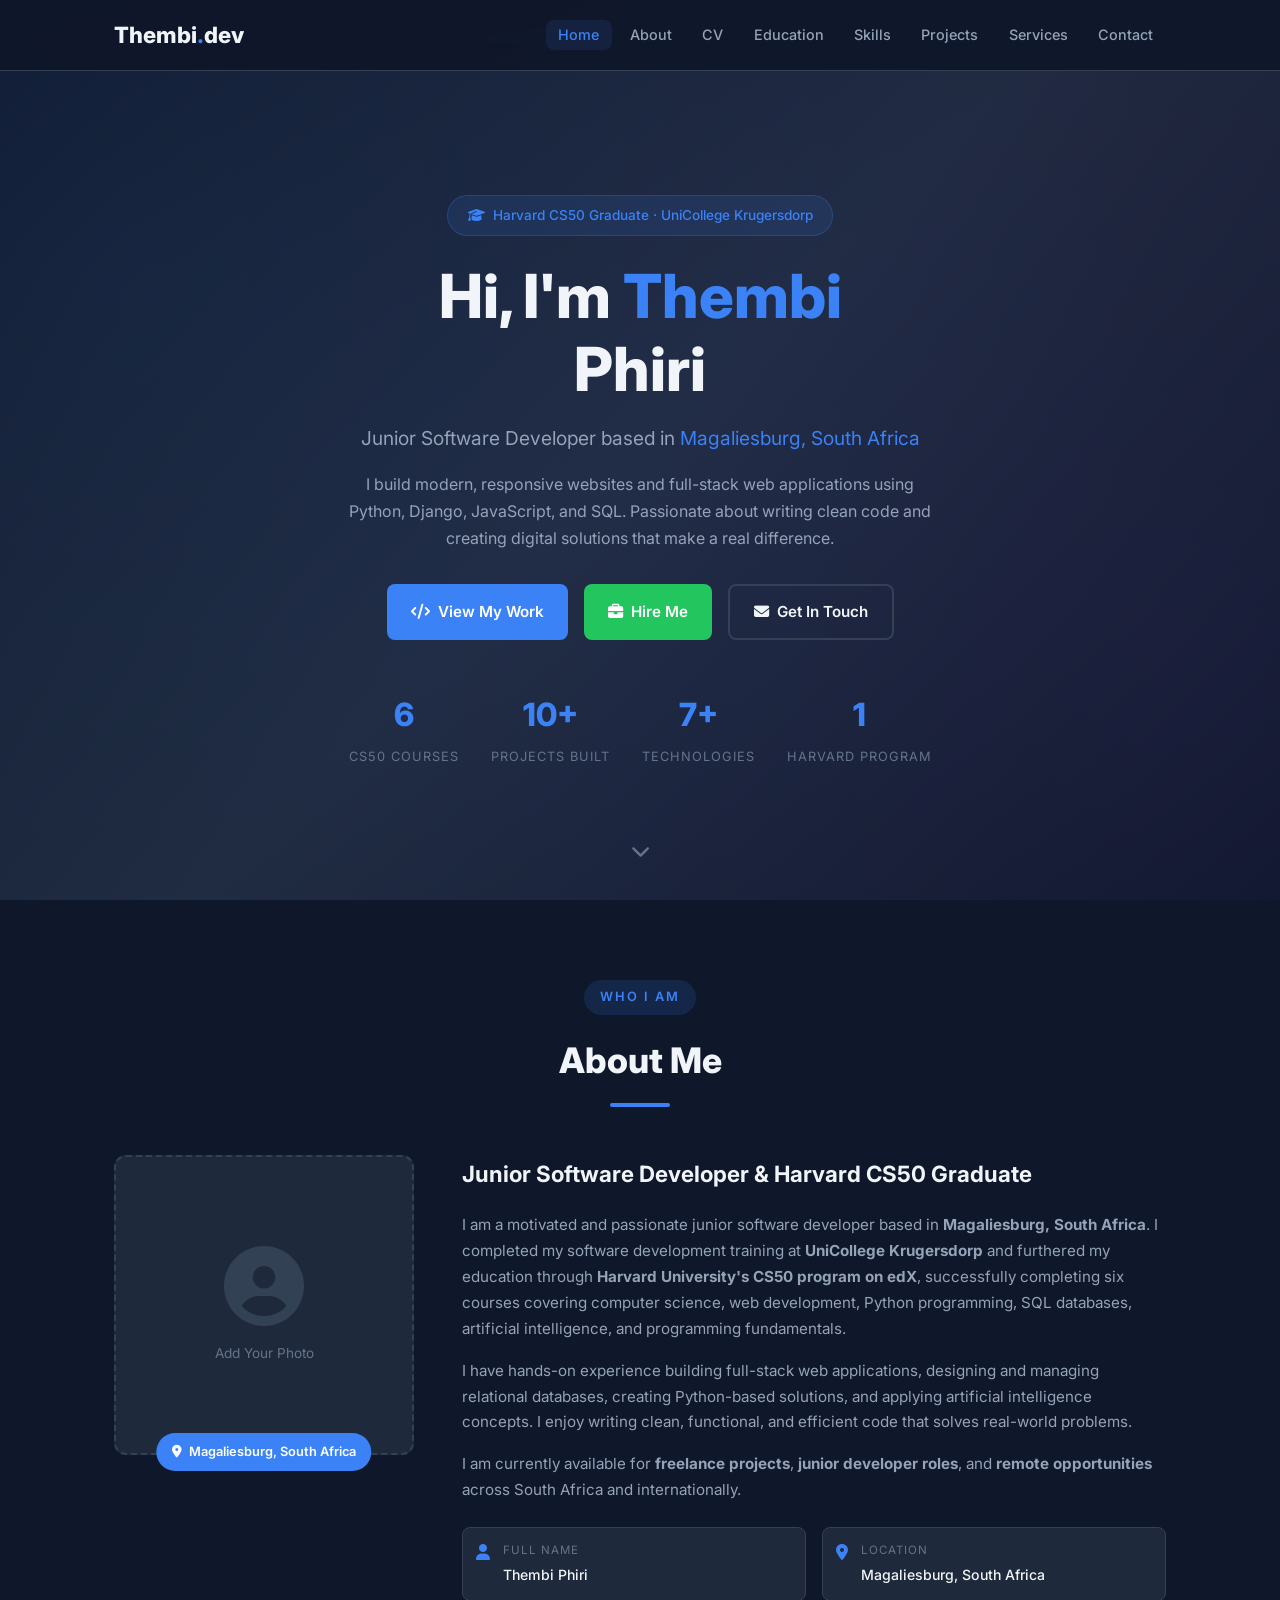
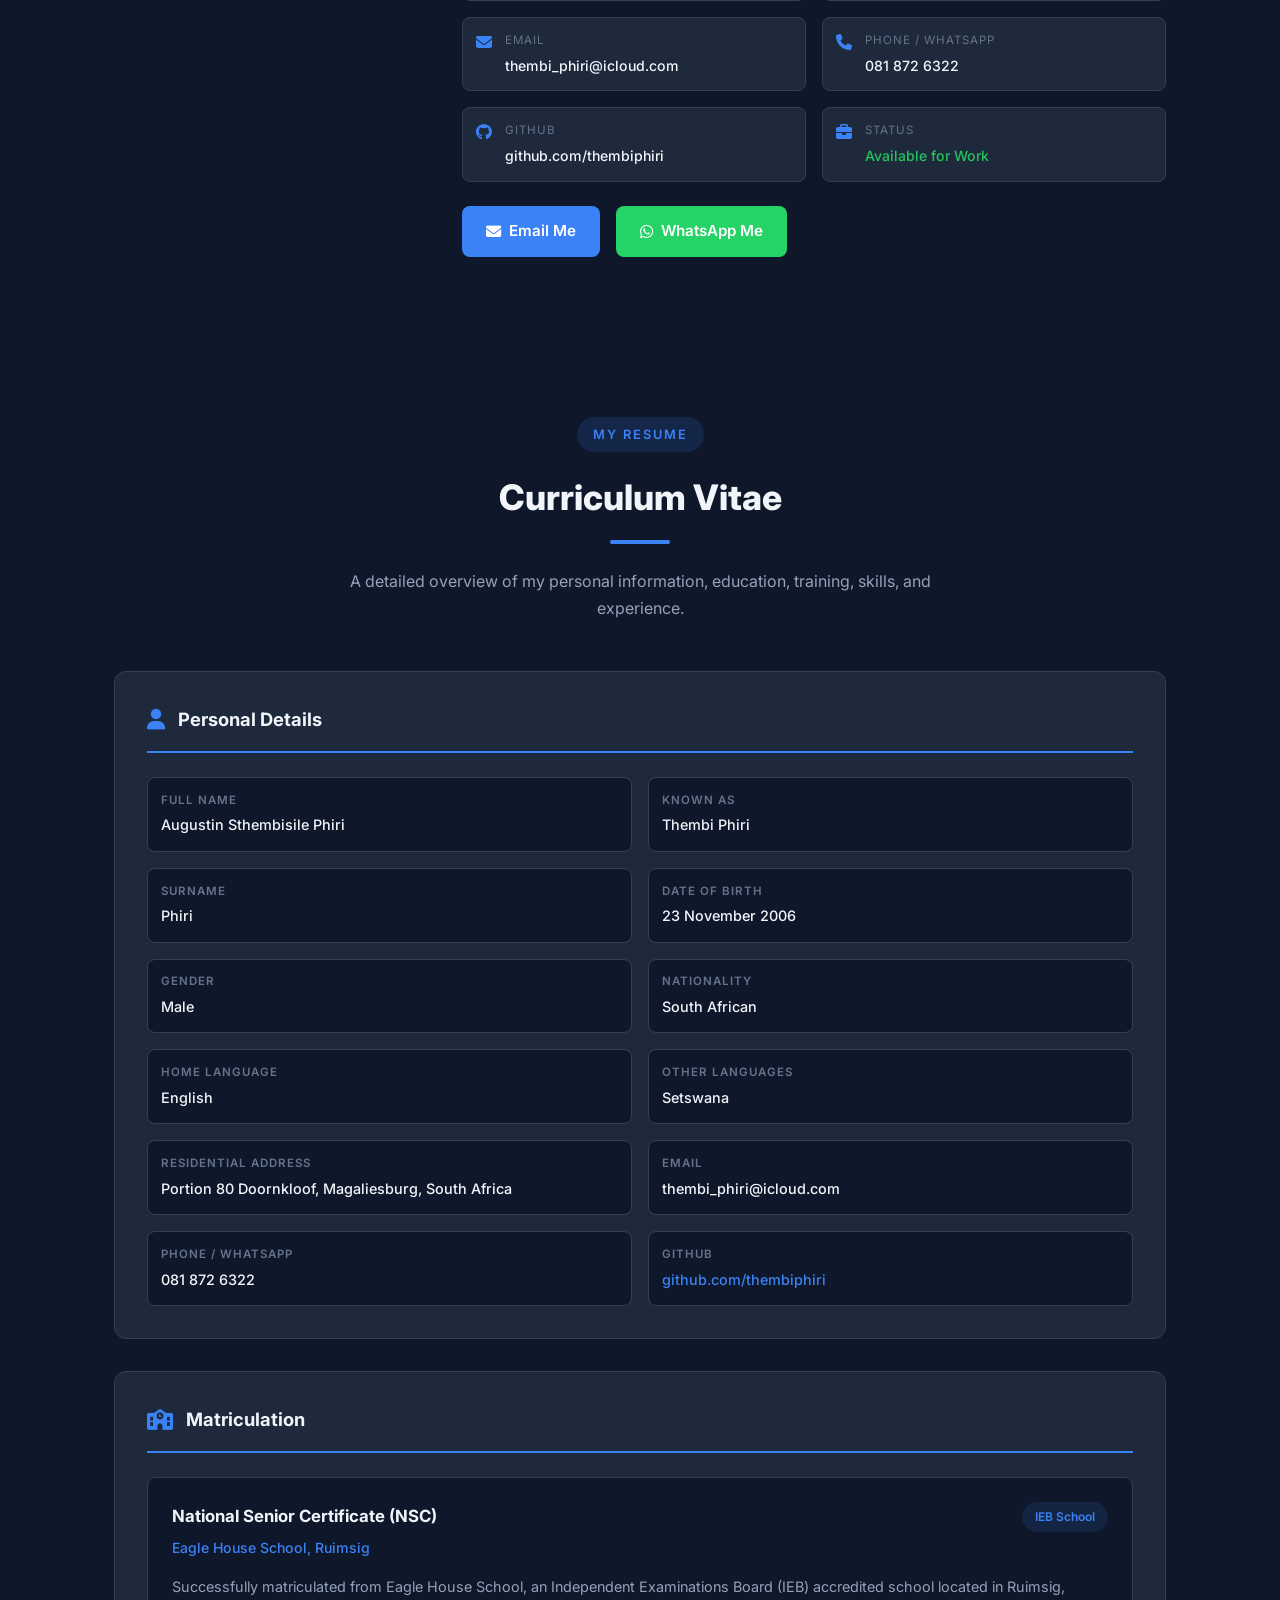
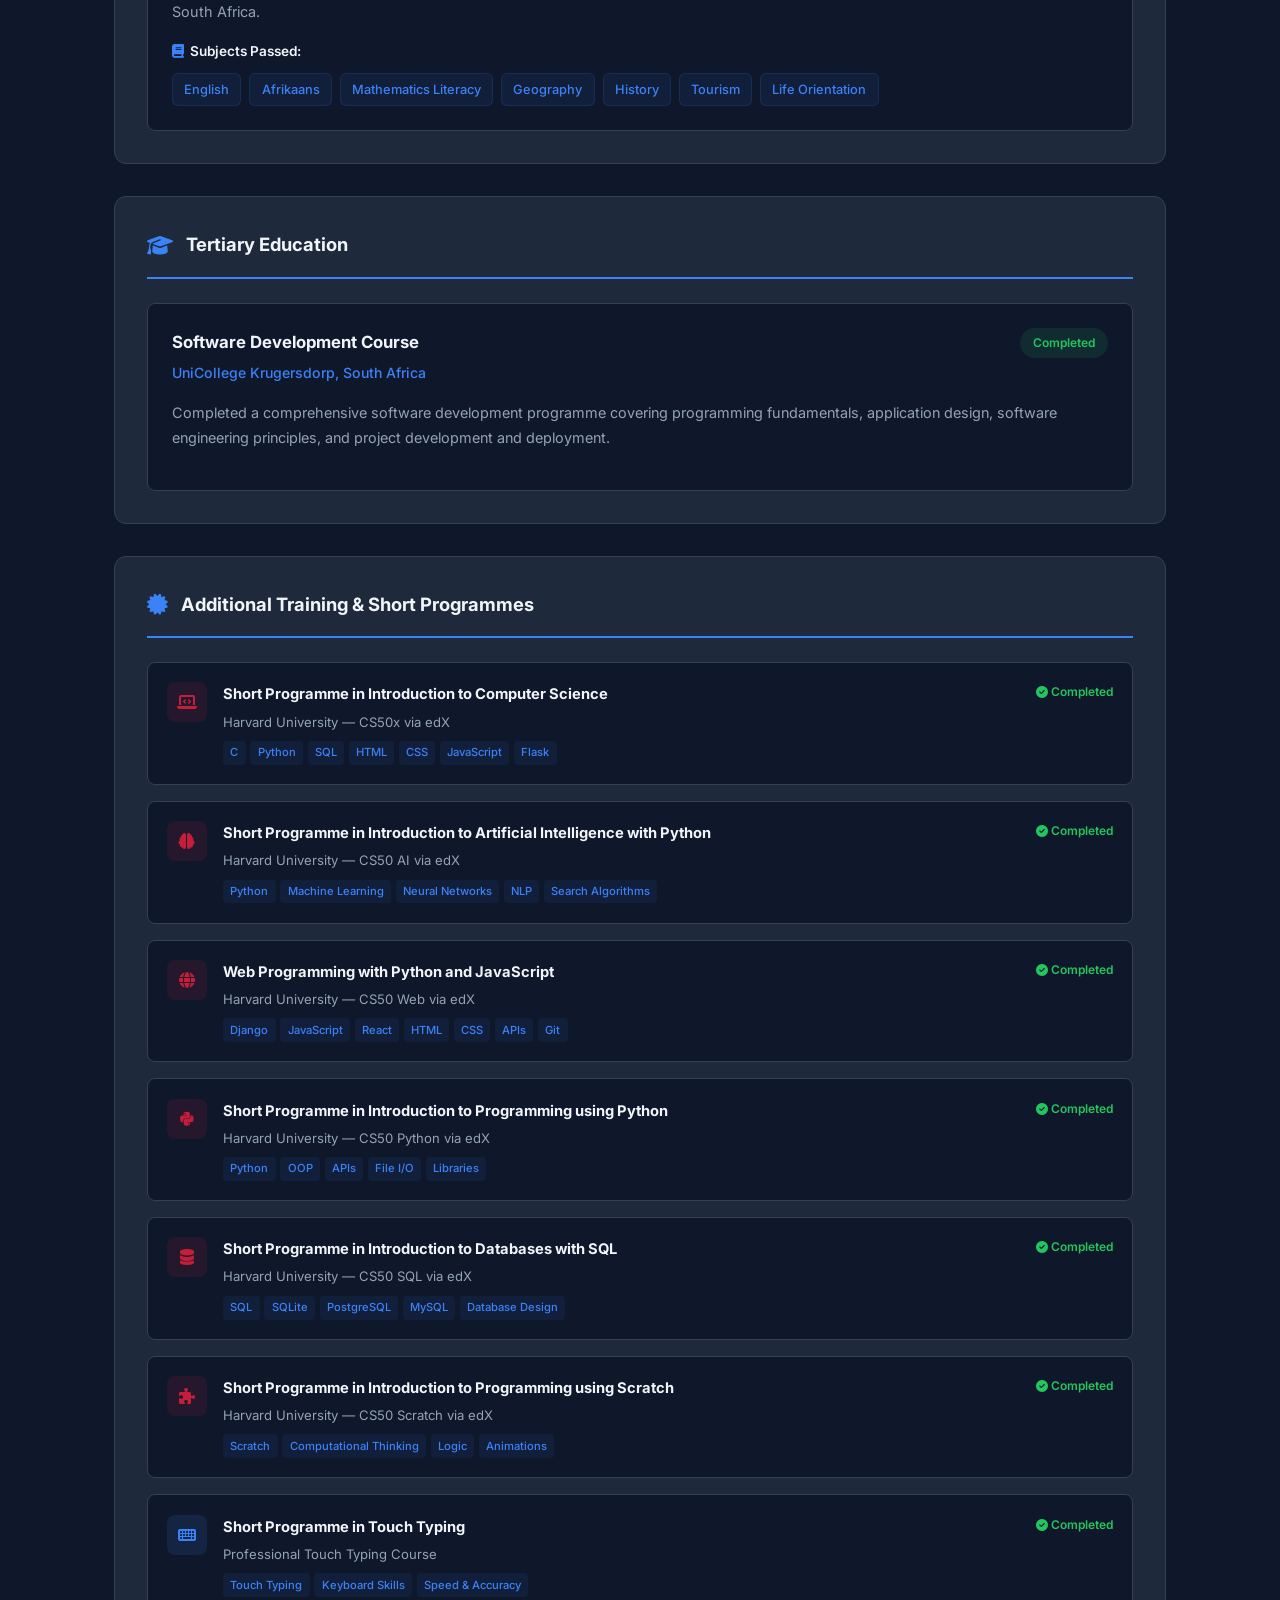
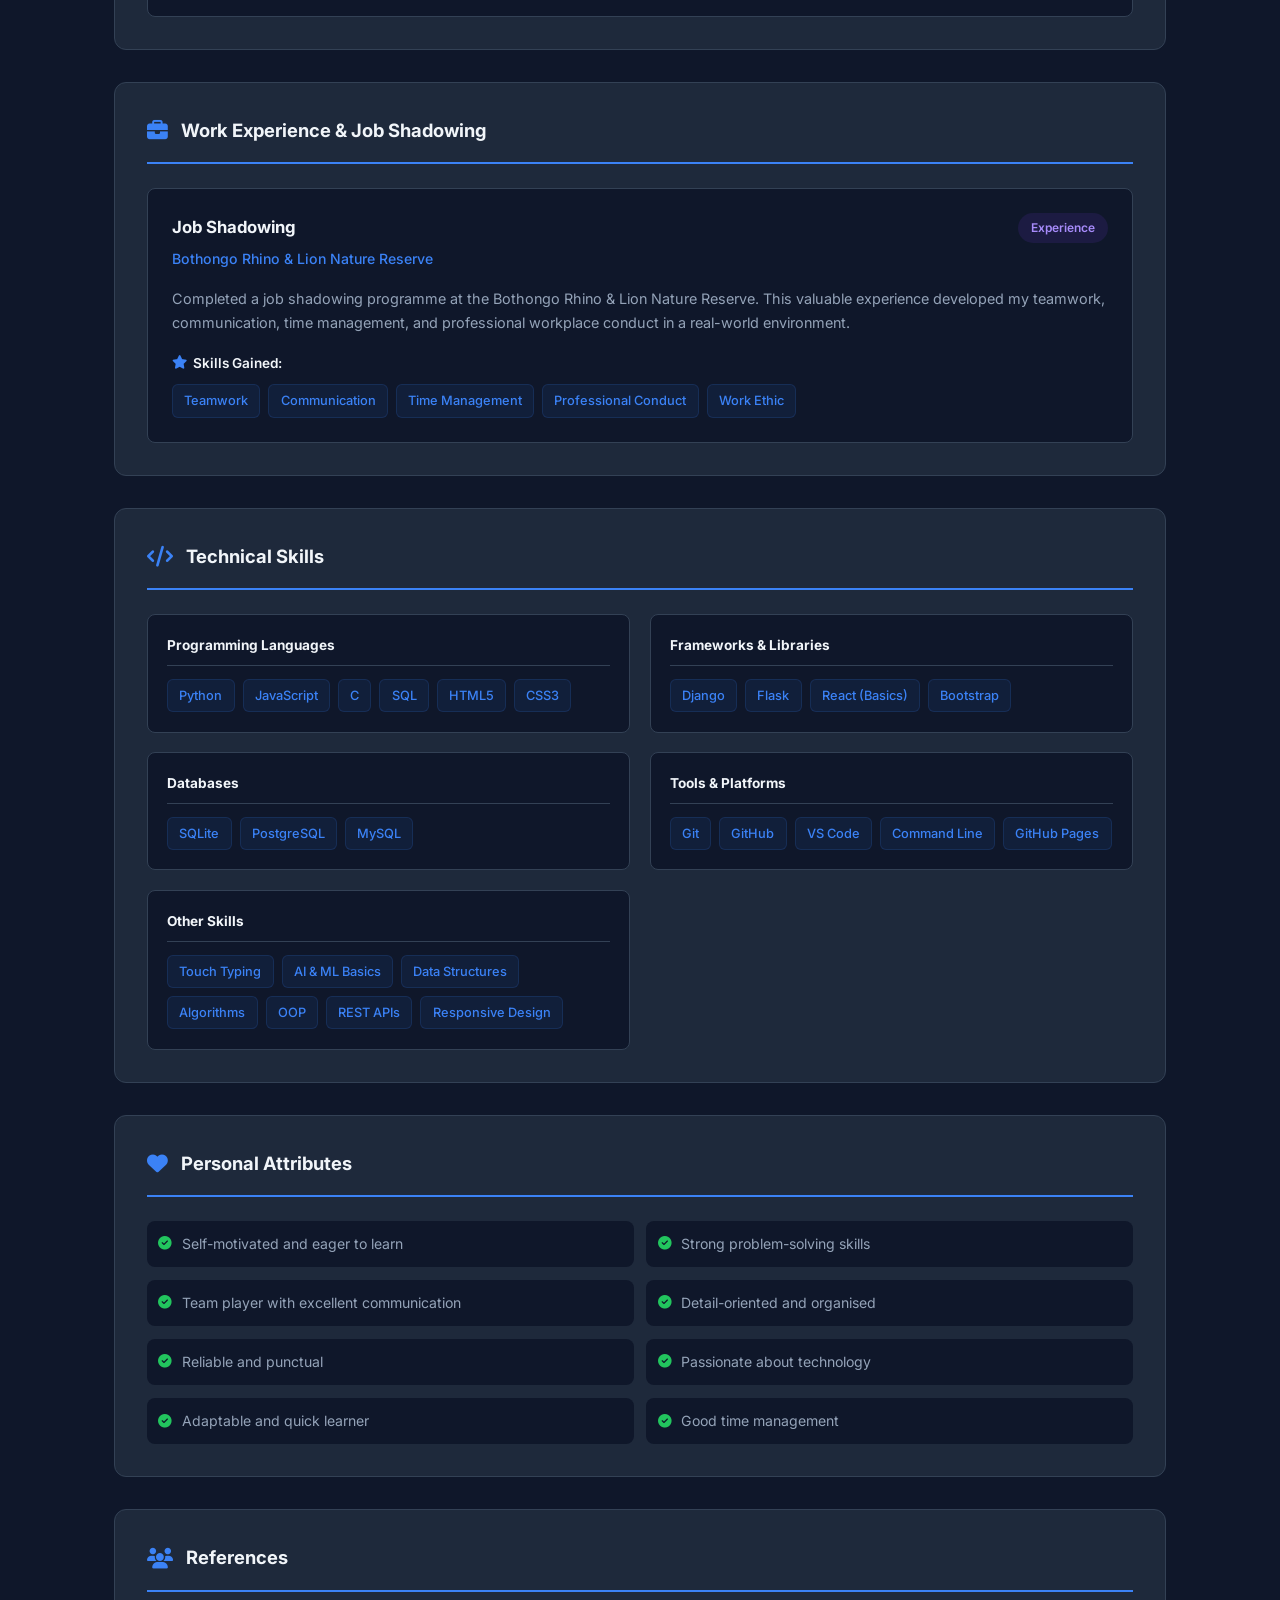
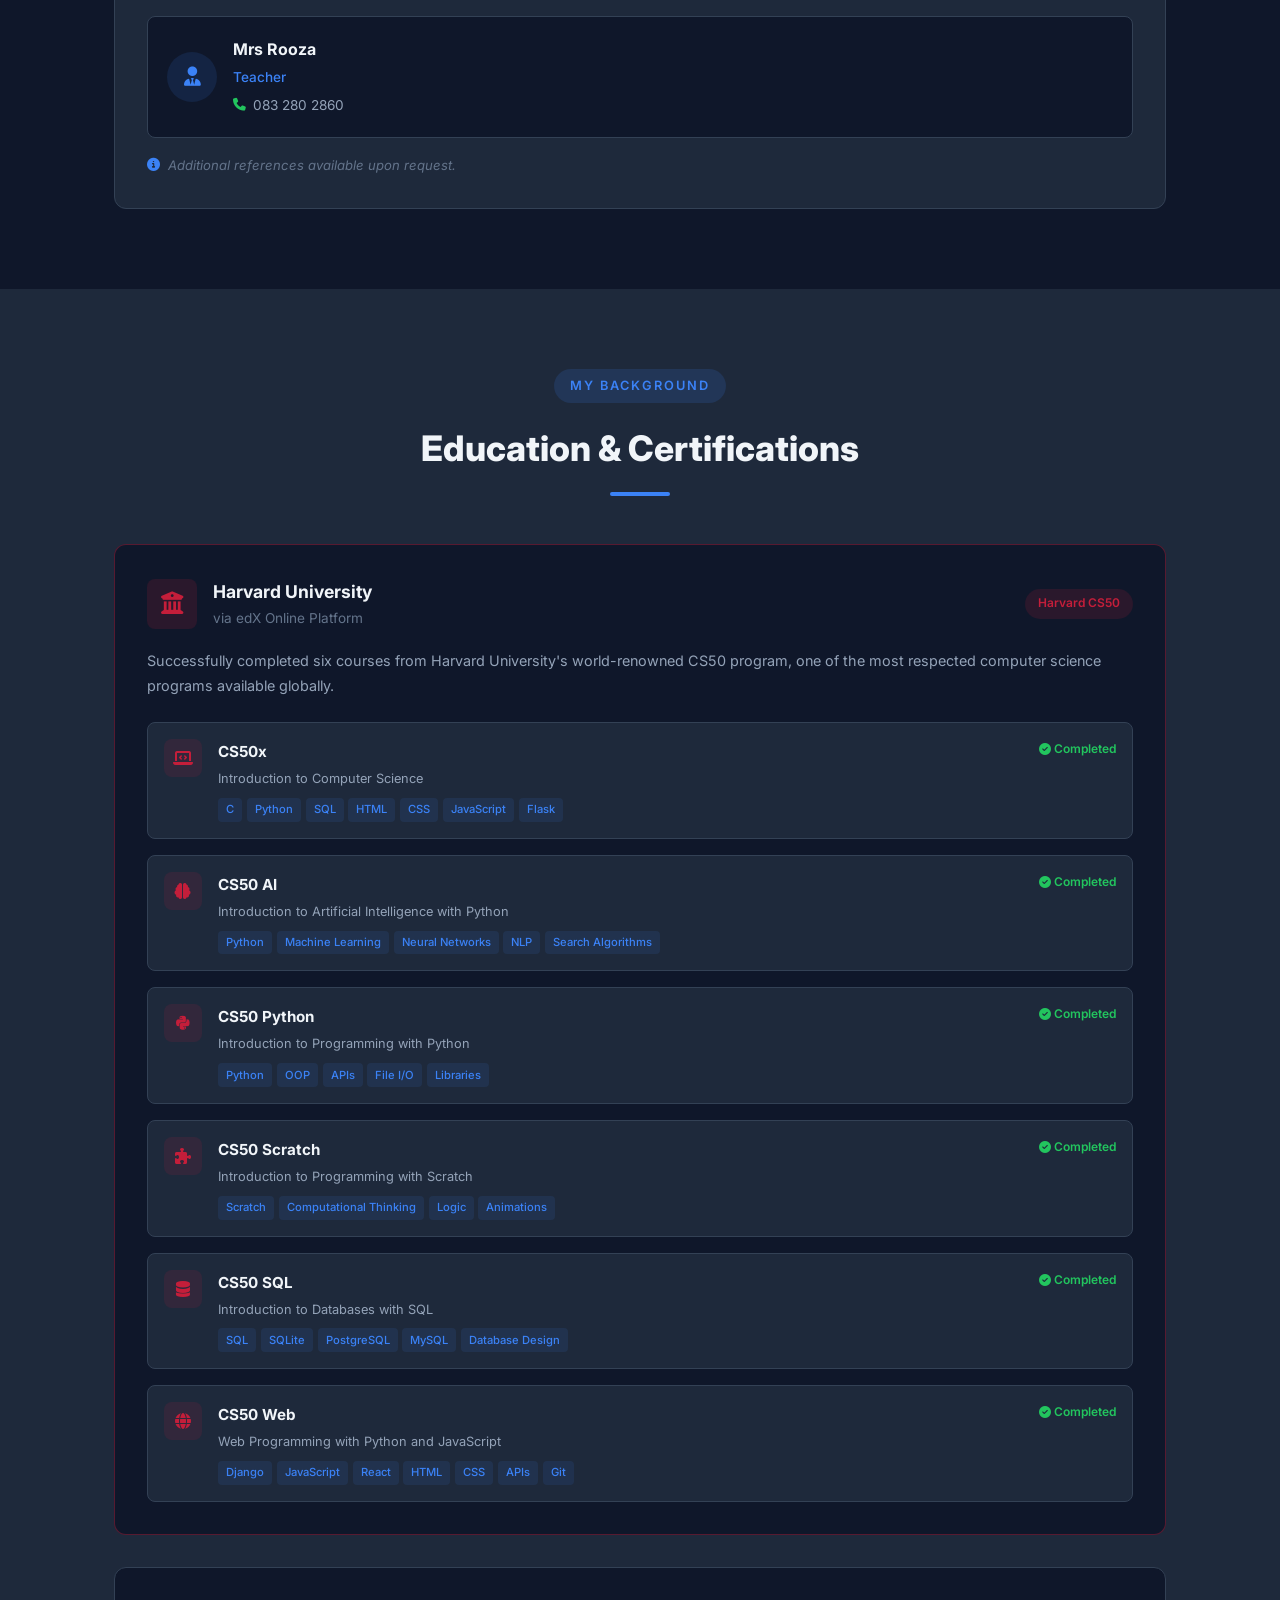
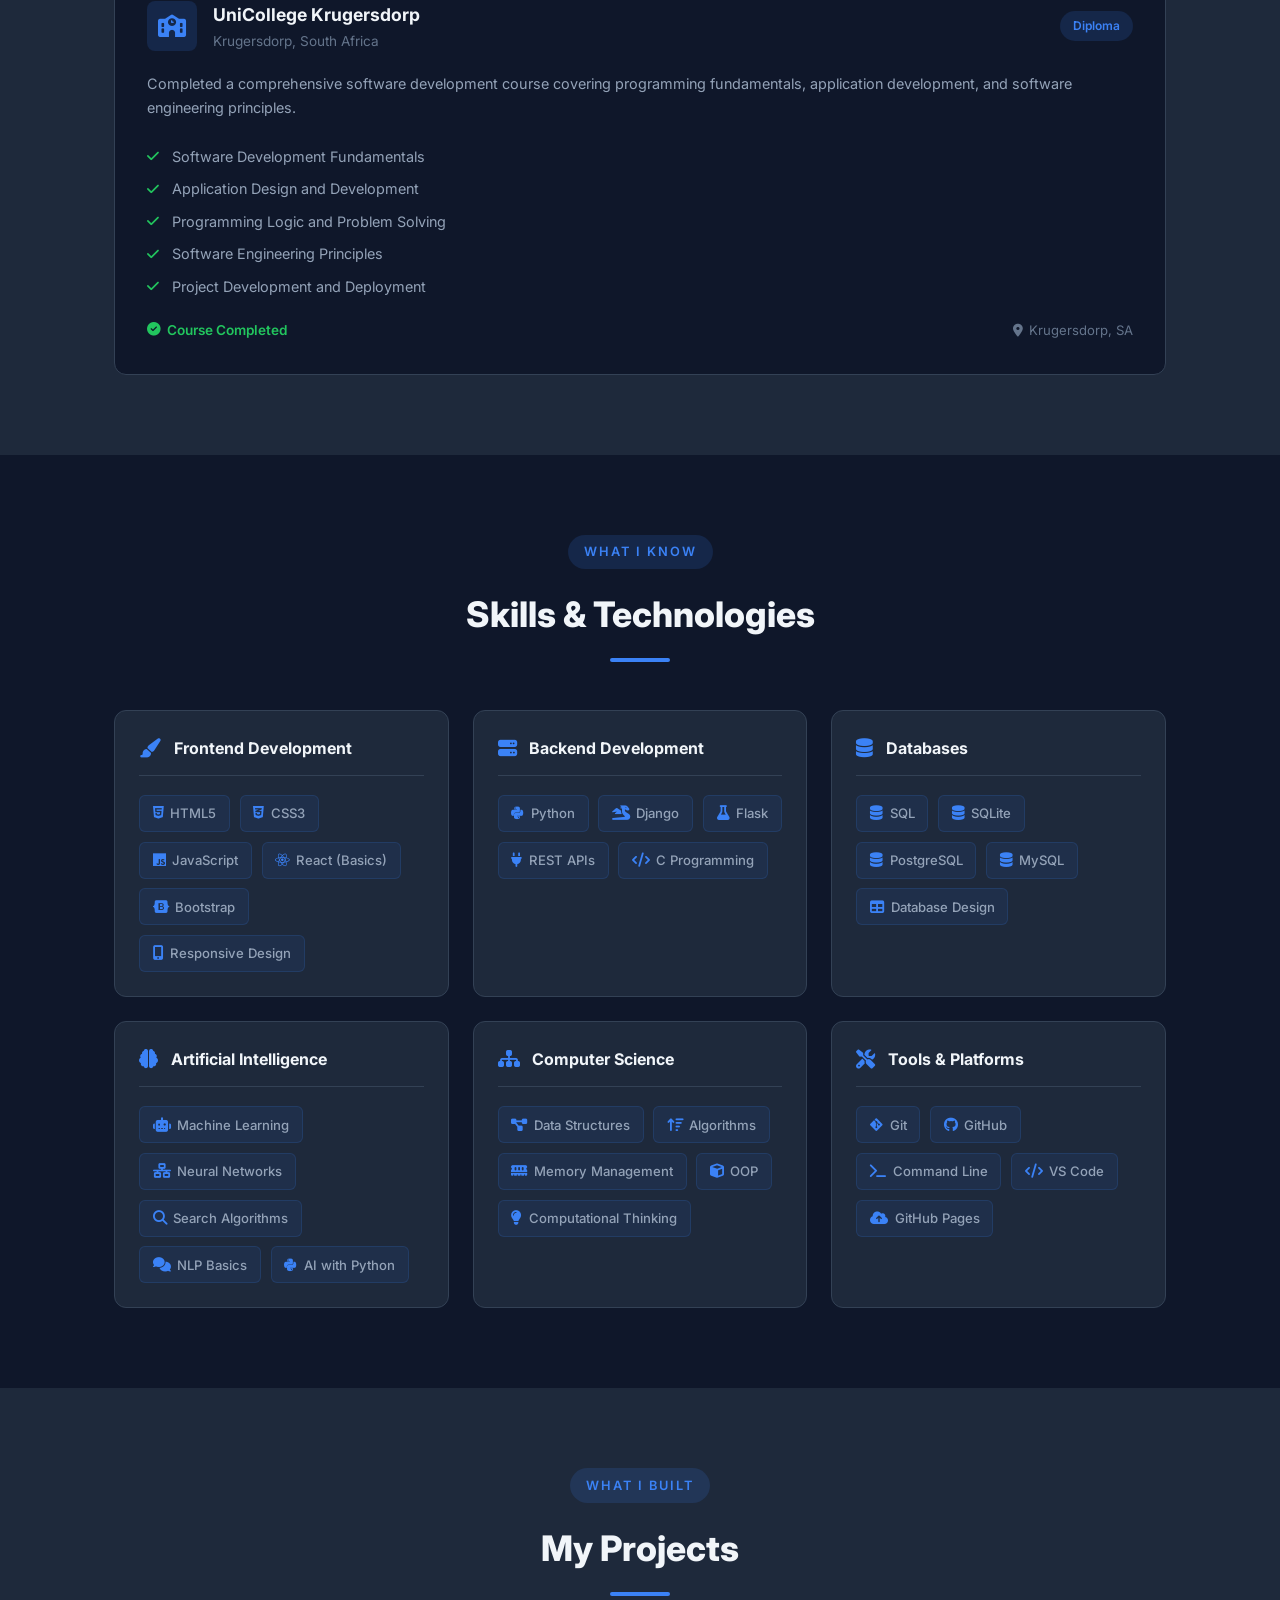
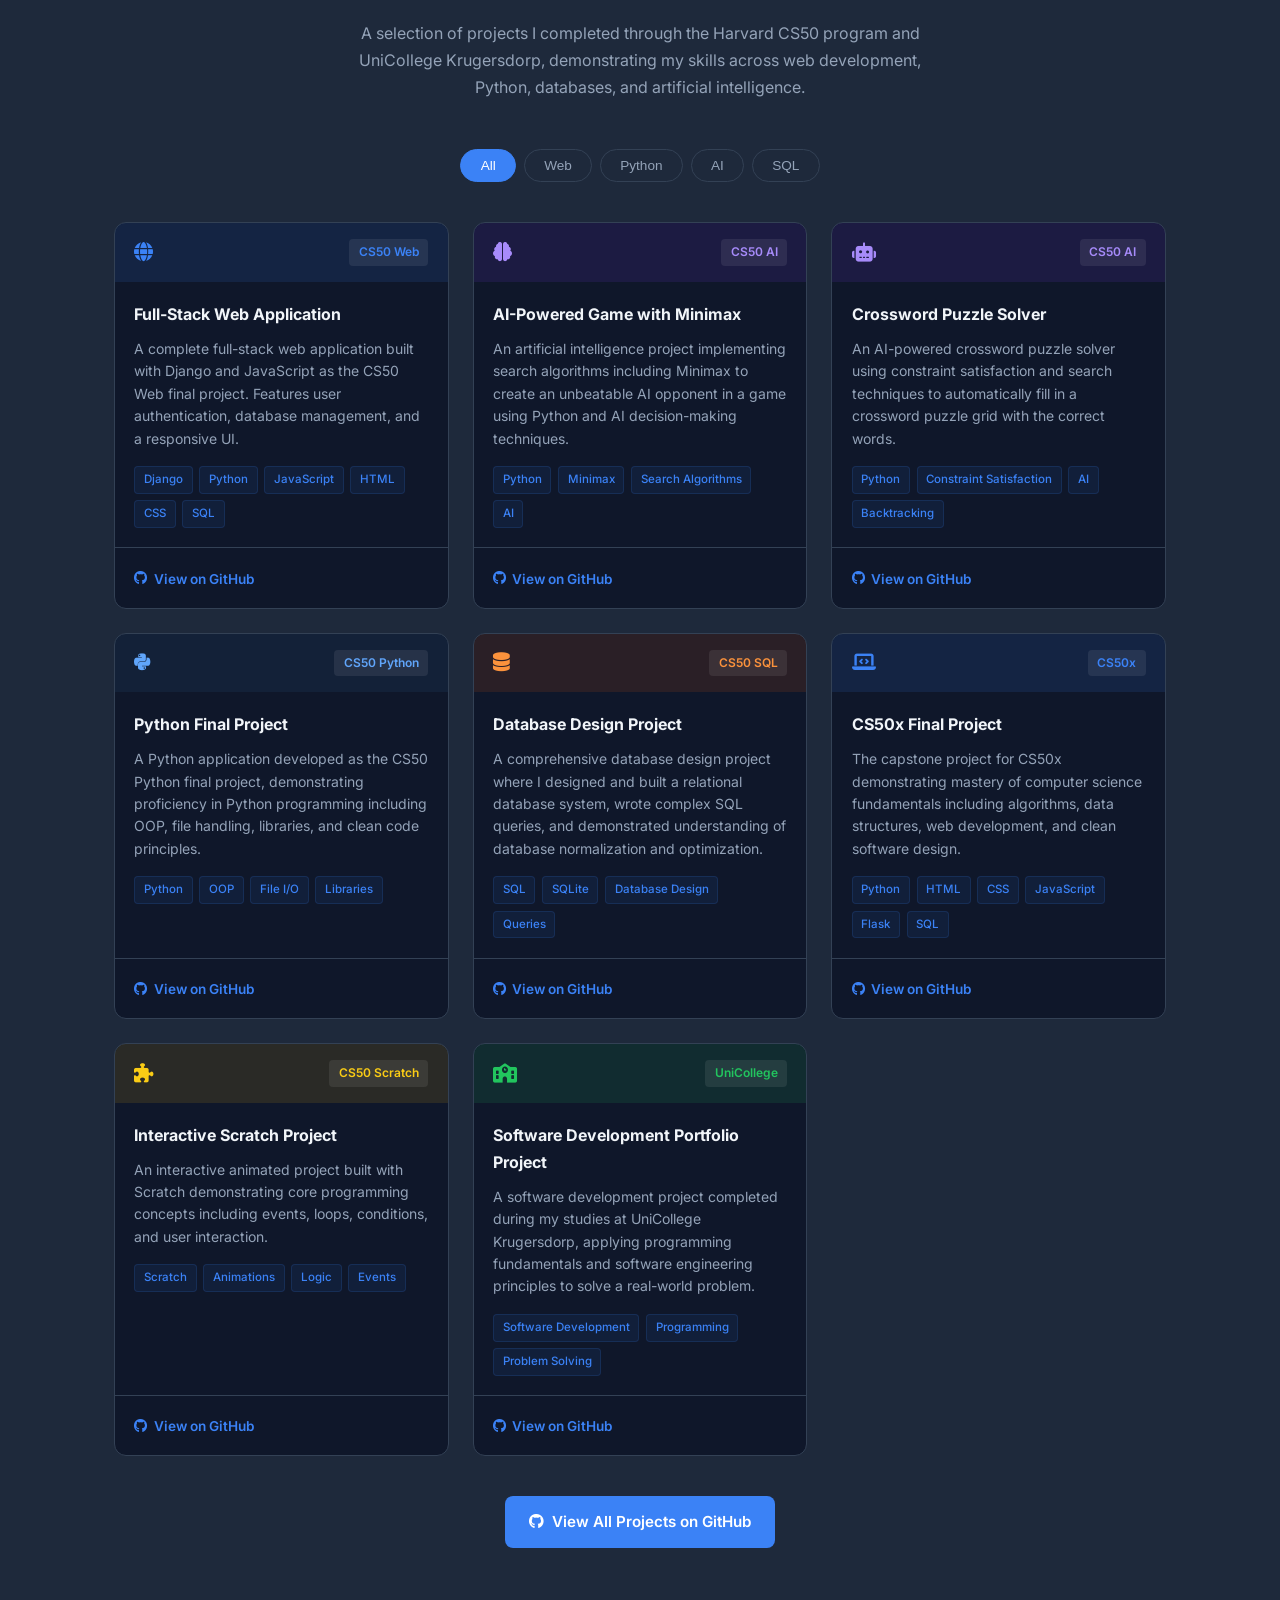
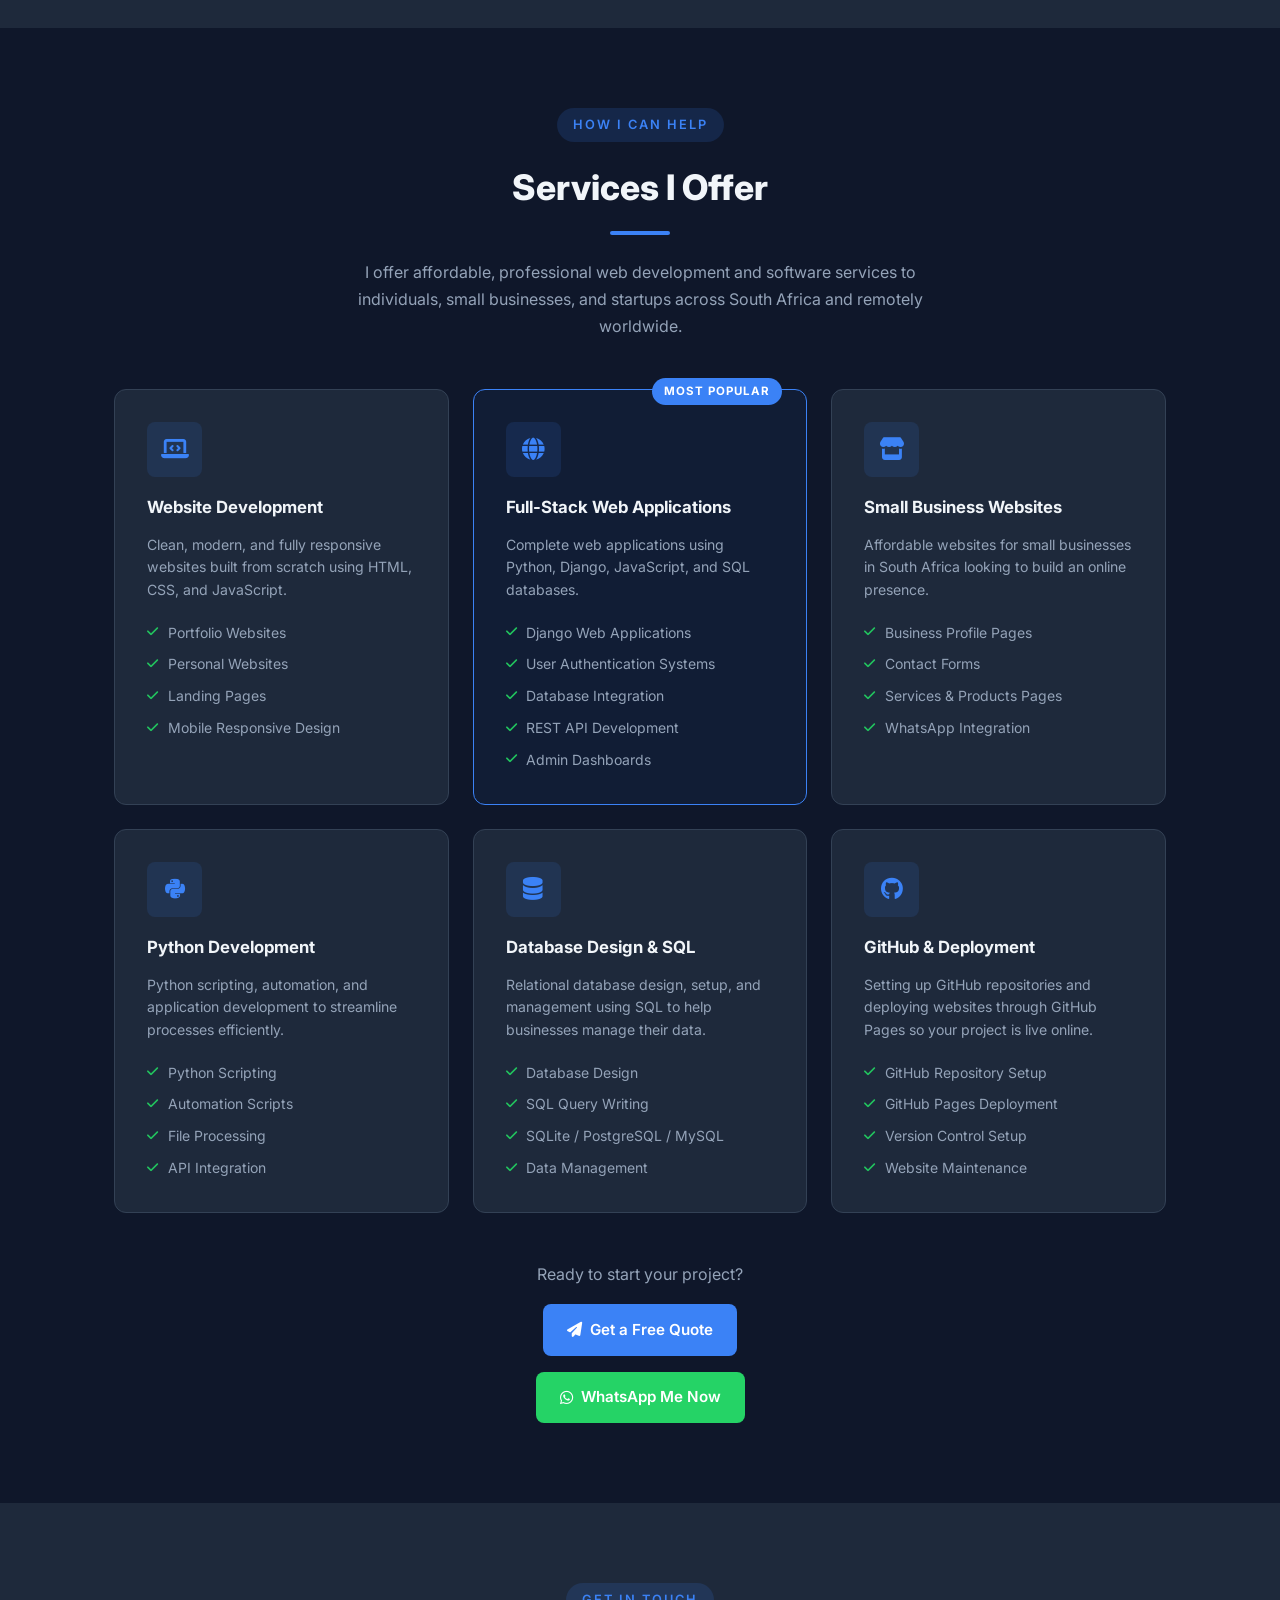
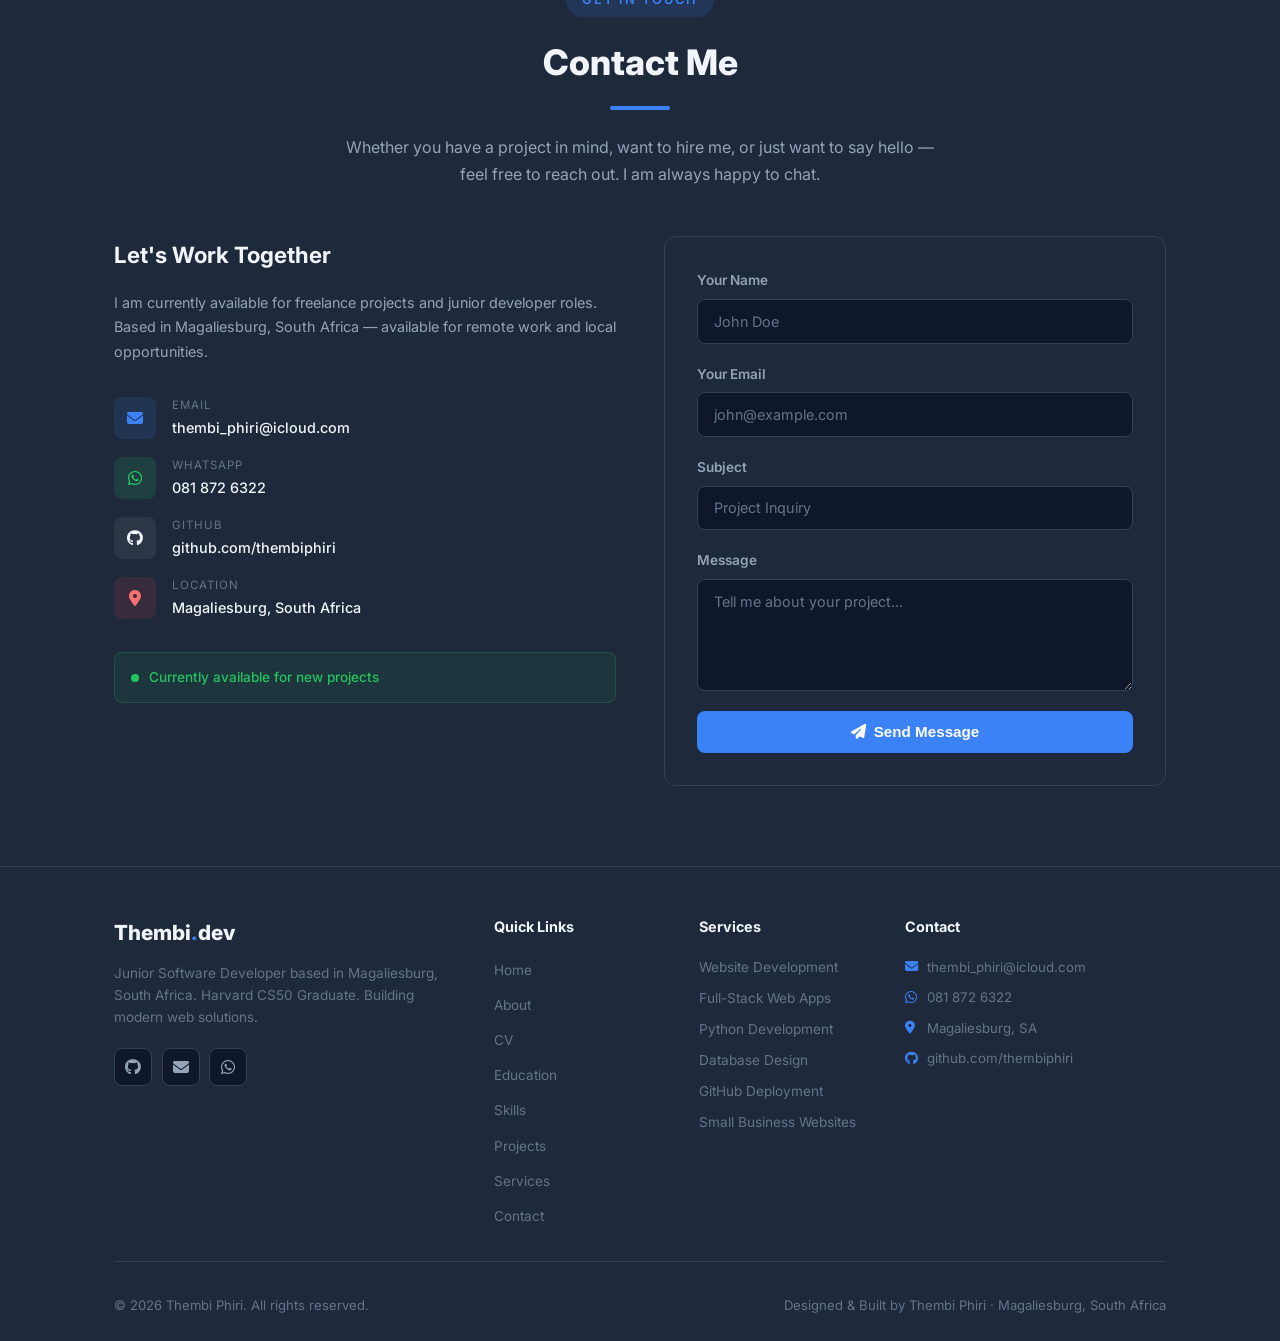
==== commit 16caa555: "Update index.html" ====
--- a/index.html
+++ b/index.html
@@ -325,7 +325,9 @@
             </div>
             <div class="cv-detail">
               <span class="cv-label">Residential Address</span>
-              <span class="cv-value">Portion 80 Doornkloof, Magaliesburg, South Africa</span>
+              <span class="cv-value">
+                Portion 80 Doornkloof, Magaliesburg, South Africa
+              </span>
             </div>
             <div class="cv-detail">
               <span class="cv-label">Email</span>
@@ -363,8 +365,8 @@
             <div class="cv-entry-details">
               <p class="cv-entry-description">
                 Successfully matriculated from Eagle House School, an
-                Independent Examinations Board (IEB) accredited school located
-                in Ruimsig, South Africa.
+                Independent Examinations Board (IEB) accredited school
+                located in Ruimsig, South Africa.
               </p>
               <div class="cv-subjects">
                 <h5><i class="fas fa-book"></i> Subjects Passed:</h5>
@@ -392,15 +394,18 @@
             <div class="cv-entry-header">
               <div class="cv-entry-title">
                 <h4>Software Development Course</h4>
-                <p class="cv-institution">UniCollege Krugersdorp, South Africa</p>
+                <p class="cv-institution">
+                  UniCollege Krugersdorp, South Africa
+                </p>
               </div>
               <div class="cv-entry-badge completed-badge">Completed</div>
             </div>
             <div class="cv-entry-details">
               <p class="cv-entry-description">
                 Completed a comprehensive software development programme
-                covering programming fundamentals, application design, software
-                engineering principles, and project development and deployment.
+                covering programming fundamentals, application design,
+                software engineering principles, and project development
+                and deployment.
               </p>
             </div>
           </div>
@@ -423,8 +428,8 @@
                 <p>Harvard University — CS50x via edX</p>
                 <div class="cv-training-tags">
                   <span>C</span><span>Python</span><span>SQL</span>
-                  <span>HTML</span><span>CSS</span><span>JavaScript</span>
-                  <span>Flask</span>
+                  <span>HTML</span><span>CSS</span>
+                  <span>JavaScript</span><span>Flask</span>
                 </div>
               </div>
               <div class="cv-training-status">
@@ -437,7 +442,10 @@
                 <i class="fas fa-brain"></i>
               </div>
               <div class="cv-training-info">
-                <h4>Short Programme in Introduction to Artificial Intelligence with Python</h4>
+                <h4>
+                  Short Programme in Introduction to Artificial
+                  Intelligence with Python
+                </h4>
                 <p>Harvard University — CS50 AI via edX</p>
                 <div class="cv-training-tags">
                   <span>Python</span><span>Machine Learning</span>
@@ -458,9 +466,9 @@
                 <h4>Web Programming with Python and JavaScript</h4>
                 <p>Harvard University — CS50 Web via edX</p>
                 <div class="cv-training-tags">
-                  <span>Django</span><span>JavaScript</span><span>React</span>
-                  <span>HTML</span><span>CSS</span><span>APIs</span>
-                  <span>Git</span>
+                  <span>Django</span><span>JavaScript</span>
+                  <span>React</span><span>HTML</span>
+                  <span>CSS</span><span>APIs</span><span>Git</span>
                 </div>
               </div>
               <div class="cv-training-status">
@@ -473,11 +481,15 @@
                 <i class="fab fa-python"></i>
               </div>
               <div class="cv-training-info">
-                <h4>Short Programme in Introduction to Programming using Python</h4>
+                <h4>
+                  Short Programme in Introduction to Programming
+                  using Python
+                </h4>
                 <p>Harvard University — CS50 Python via edX</p>
                 <div class="cv-training-tags">
-                  <span>Python</span><span>OOP</span><span>APIs</span>
-                  <span>File I/O</span><span>Libraries</span>
+                  <span>Python</span><span>OOP</span>
+                  <span>APIs</span><span>File I/O</span>
+                  <span>Libraries</span>
                 </div>
               </div>
               <div class="cv-training-status">
@@ -490,11 +502,14 @@
                 <i class="fas fa-database"></i>
               </div>
               <div class="cv-training-info">
-                <h4>Short Programme in Introduction to Databases with SQL</h4>
+                <h4>
+                  Short Programme in Introduction to Databases with SQL
+                </h4>
                 <p>Harvard University — CS50 SQL via edX</p>
                 <div class="cv-training-tags">
-                  <span>SQL</span><span>SQLite</span><span>PostgreSQL</span>
-                  <span>MySQL</span><span>Database Design</span>
+                  <span>SQL</span><span>SQLite</span>
+                  <span>PostgreSQL</span><span>MySQL</span>
+                  <span>Database Design</span>
                 </div>
               </div>
               <div class="cv-training-status">
@@ -507,10 +522,14 @@
                 <i class="fas fa-puzzle-piece"></i>
               </div>
               <div class="cv-training-info">
-                <h4>Short Programme in Introduction to Programming using Scratch</h4>
+                <h4>
+                  Short Programme in Introduction to Programming
+                  using Scratch
+                </h4>
                 <p>Harvard University — CS50 Scratch via edX</p>
                 <div class="cv-training-tags">
-                  <span>Scratch</span><span>Computational Thinking</span>
+                  <span>Scratch</span>
+                  <span>Computational Thinking</span>
                   <span>Logic</span><span>Animations</span>
                 </div>
               </div>
@@ -558,10 +577,11 @@
             </div>
             <div class="cv-entry-details">
               <p class="cv-entry-description">
-                Completed a job shadowing programme at the Bothongo Rhino &amp;
-                Lion Nature Reserve. This valuable experience developed my
-                teamwork, communication, time management, and professional
-                workplace conduct in a real-world environment.
+                Completed a job shadowing programme at the Bothongo
+                Rhino &amp; Lion Nature Reserve. This valuable experience
+                developed my teamwork, communication, time management,
+                and professional workplace conduct in a real-world
+                environment.
               </p>
               <div class="cv-skills-gained">
                 <h5><i class="fas fa-star"></i> Skills Gained:</h5>
@@ -732,8 +752,8 @@
           </div>
           <p class="edu-description">
             Successfully completed six courses from Harvard University's
-            world-renowned CS50 program, one of the most respected computer
-            science programs available globally.
+            world-renowned CS50 program, one of the most respected
+            computer science programs available globally.
           </p>
           <div class="cs50-courses">
             <div class="cs50-course">
@@ -745,8 +765,8 @@
                 <p>Introduction to Computer Science</p>
                 <div class="cs50-tags">
                   <span>C</span><span>Python</span><span>SQL</span>
-                  <span>HTML</span><span>CSS</span><span>JavaScript</span>
-                  <span>Flask</span>
+                  <span>HTML</span><span>CSS</span>
+                  <span>JavaScript</span><span>Flask</span>
                 </div>
               </div>
               <div class="cs50-status completed">
@@ -778,8 +798,9 @@
                 <h4>CS50 Python</h4>
                 <p>Introduction to Programming with Python</p>
                 <div class="cs50-tags">
-                  <span>Python</span><span>OOP</span><span>APIs</span>
-                  <span>File I/O</span><span>Libraries</span>
+                  <span>Python</span><span>OOP</span>
+                  <span>APIs</span><span>File I/O</span>
+                  <span>Libraries</span>
                 </div>
               </div>
               <div class="cs50-status completed">
@@ -794,7 +815,8 @@
                 <h4>CS50 Scratch</h4>
                 <p>Introduction to Programming with Scratch</p>
                 <div class="cs50-tags">
-                  <span>Scratch</span><span>Computational Thinking</span>
+                  <span>Scratch</span>
+                  <span>Computational Thinking</span>
                   <span>Logic</span><span>Animations</span>
                 </div>
               </div>
@@ -810,8 +832,9 @@
                 <h4>CS50 SQL</h4>
                 <p>Introduction to Databases with SQL</p>
                 <div class="cs50-tags">
-                  <span>SQL</span><span>SQLite</span><span>PostgreSQL</span>
-                  <span>MySQL</span><span>Database Design</span>
+                  <span>SQL</span><span>SQLite</span>
+                  <span>PostgreSQL</span><span>MySQL</span>
+                  <span>Database Design</span>
                 </div>
               </div>
               <div class="cs50-status completed">
@@ -826,9 +849,9 @@
                 <h4>CS50 Web</h4>
                 <p>Web Programming with Python and JavaScript</p>
                 <div class="cs50-tags">
-                  <span>Django</span><span>JavaScript</span><span>React</span>
-                  <span>HTML</span><span>CSS</span><span>APIs</span>
-                  <span>Git</span>
+                  <span>Django</span><span>JavaScript</span>
+                  <span>React</span><span>HTML</span>
+                  <span>CSS</span><span>APIs</span><span>Git</span>
                 </div>
               </div>
               <div class="cs50-status completed">
@@ -851,8 +874,8 @@
           </div>
           <p class="edu-description">
             Completed a comprehensive software development course covering
-            programming fundamentals, application development, and software
-            engineering principles.
+            programming fundamentals, application development, and
+            software engineering principles.
           </p>
           <div class="edu-details">
             <div class="edu-detail-item">
@@ -997,9 +1020,10 @@
         <h2 class="section-title">My Projects</h2>
         <div class="section-line"></div>
         <p class="section-description">
-          A selection of projects I completed through the Harvard CS50 program
-          and UniCollege Krugersdorp, demonstrating my skills across web
-          development, Python, databases, and artificial intelligence.
+          A selection of projects I completed through the Harvard CS50
+          program and UniCollege Krugersdorp, demonstrating my skills
+          across web development, Python, databases, and artificial
+          intelligence.
         </p>
       </div>
 
@@ -1020,8 +1044,8 @@
           </div>
           <div class="project-card-body">
             <h3>Full-Stack Web Application</h3>
-            <p>A complete full-stack web application built with Django and
-            JavaScript as the CS50 Web final project. Features user
+            <p>A complete full-stack web application built with Django
+            and JavaScript as the CS50 Web final project. Features user
             authentication, database management, and a responsive UI.</p>
             <div class="project-tags">
               <span>Django</span><span>Python</span>
@@ -1044,8 +1068,9 @@
           <div class="project-card-body">
             <h3>AI-Powered Game with Minimax</h3>
             <p>An artificial intelligence project implementing search
-            algorithms including Minimax to create an unbeatable AI opponent
-            in a game using Python and AI decision-making techniques.</p>
+            algorithms including Minimax to create an unbeatable AI
+            opponent in a game using Python and AI decision-making
+            techniques.</p>
             <div class="project-tags">
               <span>Python</span><span>Minimax</span>
               <span>Search Algorithms</span><span>AI</span>
@@ -1066,8 +1091,8 @@
           <div class="project-card-body">
             <h3>Crossword Puzzle Solver</h3>
             <p>An AI-powered crossword puzzle solver using constraint
-            satisfaction and search techniques to automatically fill in a
-            crossword puzzle grid with the correct words.</p>
+            satisfaction and search techniques to automatically fill
+            in a crossword puzzle grid with the correct words.</p>
             <div class="project-tags">
               <span>Python</span><span>Constraint Satisfaction</span>
               <span>AI</span><span>Backtracking</span>
@@ -1087,9 +1112,10 @@
           </div>
           <div class="project-card-body">
             <h3>Python Final Project</h3>
-            <p>A Python application developed as the CS50 Python final project,
-            demonstrating proficiency in Python programming including OOP,
-            file handling, libraries, and clean code principles.</p>
+            <p>A Python application developed as the CS50 Python final
+            project, demonstrating proficiency in Python programming
+            including OOP, file handling, libraries, and clean code
+            principles.</p>
             <div class="project-tags">
               <span>Python</span><span>OOP</span>
               <span>File I/O</span><span>Libraries</span>
@@ -1109,10 +1135,10 @@
           </div>
           <div class="project-card-body">
             <h3>Database Design Project</h3>
-            <p>A comprehensive database design project where I designed and
-            built a relational database system, wrote complex SQL queries, and
-            demonstrated understanding of database normalization and
-            optimization.</p>
+            <p>A comprehensive database design project where I designed
+            and built a relational database system, wrote complex SQL
+            queries, and demonstrated understanding of database
+            normalization and optimization.</p>
             <div class="project-tags">
               <span>SQL</span><span>SQLite</span>
               <span>Database Design</span><span>Queries</span>
@@ -1132,9 +1158,9 @@
           </div>
           <div class="project-card-body">
             <h3>CS50x Final Project</h3>
-            <p>The capstone project for CS50x demonstrating mastery of computer
-            science fundamentals including algorithms, data structures,
-            web development, and clean software design.</p>
+            <p>The capstone project for CS50x demonstrating mastery of
+            computer science fundamentals including algorithms, data
+            structures, web development, and clean software design.</p>
             <div class="project-tags">
               <span>Python</span><span>HTML</span>
               <span>CSS</span><span>JavaScript</span>
@@ -1155,9 +1181,9 @@
           </div>
           <div class="project-card-body">
             <h3>Interactive Scratch Project</h3>
-            <p>An interactive animated project built with Scratch demonstrating
-            core programming concepts including events, loops, conditions,
-            and user interaction as part of CS50 Scratch.</p>
+            <p>An interactive animated project built with Scratch
+            demonstrating core programming concepts including events,
+            loops, conditions, and user interaction.</p>
             <div class="project-tags">
               <span>Scratch</span><span>Animations</span>
               <span>Logic</span><span>Events</span>
@@ -1177,9 +1203,10 @@
           </div>
           <div class="project-card-body">
             <h3>Software Development Portfolio Project</h3>
-            <p>A software development project completed during my studies at
-            UniCollege Krugersdorp, applying programming fundamentals and
-            software engineering principles to solve a real-world problem.</p>
+            <p>A software development project completed during my
+            studies at UniCollege Krugersdorp, applying programming
+            fundamentals and software engineering principles to solve
+            a real-world problem.</p>
             <div class="project-tags">
               <span>Software Development</span>
               <span>Programming</span><span>Problem Solving</span>
@@ -1210,9 +1237,9 @@
         <h2 class="section-title">Services I Offer</h2>
         <div class="section-line"></div>
         <p class="section-description">
-          I offer affordable, professional web development and software services
-          to individuals, small businesses, and startups across South Africa and
-          remotely worldwide.
+          I offer affordable, professional web development and software
+          services to individuals, small businesses, and startups across
+          South Africa and remotely worldwide.
         </p>
       </div>
       <div class="services-grid">
@@ -1220,9 +1247,8 @@
         <div class="service-card">
           <div class="service-icon"><i class="fas fa-laptop-code"></i></div>
           <h3>Website Development</h3>
-          <p>Clean, modern, and fully responsive websites built from scratch
-          using HTML, CSS, and JavaScript. Perfect for portfolios, personal
-          pages, and landing pages.</p>
+          <p>Clean, modern, and fully responsive websites built from
+          scratch using HTML, CSS, and JavaScript.</p>
           <ul class="service-list">
             <li><i class="fas fa-check"></i> Portfolio Websites</li>
             <li><i class="fas fa-check"></i> Personal Websites</li>
@@ -1235,9 +1261,8 @@
           <div class="service-badge">Most Popular</div>
           <div class="service-icon"><i class="fas fa-globe"></i></div>
           <h3>Full-Stack Web Applications</h3>
-          <p>Complete web applications with frontend and backend development
-          using Python, Django, JavaScript, and SQL databases. Ideal for
-          businesses that need dynamic, data-driven applications.</p>
+          <p>Complete web applications using Python, Django, JavaScript,
+          and SQL databases.</p>
           <ul class="service-list">
             <li><i class="fas fa-check"></i> Django Web Applications</li>
             <li><i class="fas fa-check"></i> User Authentication Systems</li>
@@ -1250,8 +1275,8 @@
         <div class="service-card">
           <div class="service-icon"><i class="fas fa-store"></i></div>
           <h3>Small Business Websites</h3>
-          <p>Affordable and professional websites for small businesses in South
-          Africa looking to build an online presence and reach more customers.</p>
+          <p>Affordable websites for small businesses in South Africa
+          looking to build an online presence.</p>
           <ul class="service-list">
             <li><i class="fas fa-check"></i> Business Profile Pages</li>
             <li><i class="fas fa-check"></i> Contact Forms</li>
@@ -1263,8 +1288,8 @@
         <div class="service-card">
           <div class="service-icon"><i class="fab fa-python"></i></div>
           <h3>Python Development</h3>
-          <p>Python scripting, automation, and application development to help
-          streamline processes and solve technical problems efficiently.</p>
+          <p>Python scripting, automation, and application development
+          to streamline processes efficiently.</p>
           <ul class="service-list">
             <li><i class="fas fa-check"></i> Python Scripting</li>
             <li><i class="fas fa-check"></i> Automation Scripts</li>
@@ -1276,8 +1301,8 @@
         <div class="service-card">
           <div class="service-icon"><i class="fas fa-database"></i></div>
           <h3>Database Design &amp; SQL</h3>
-          <p>Relational database design, setup, and management using SQL.
-          Helping businesses organize, store, and query their data efficiently.</p>
+          <p>Relational database design, setup, and management using
+          SQL to help businesses manage their data.</p>
           <ul class="service-list">
             <li><i class="fas fa-check"></i> Database Design</li>
             <li><i class="fas fa-check"></i> SQL Query Writing</li>
@@ -1289,9 +1314,8 @@
         <div class="service-card">
           <div class="service-icon"><i class="fab fa-github"></i></div>
           <h3>GitHub &amp; Deployment</h3>
-          <p>Setting up GitHub repositories, version control, and deploying
-          websites through GitHub Pages so your project is live and accessible
-          online.</p>
+          <p>Setting up GitHub repositories and deploying websites
+          through GitHub Pages so your project is live online.</p>
           <ul class="service-list">
             <li><i class="fas fa-check"></i> GitHub Repository Setup</li>
             <li><i class="fas fa-check"></i> GitHub Pages Deployment</li>
@@ -1322,17 +1346,18 @@
         <h2 class="section-title">Contact Me</h2>
         <div class="section-line"></div>
         <p class="section-description">
-          Whether you have a project in mind, want to hire me, or just want to
-          say hello — feel free to reach out. I am always happy to chat.
+          Whether you have a project in mind, want to hire me, or just
+          want to say hello — feel free to reach out. I am always happy
+          to chat.
         </p>
       </div>
       <div class="contact-grid">
 
         <div class="contact-info">
           <h3>Let's Work Together</h3>
-          <p>I am currently available for freelance projects and junior developer
-          roles. Based in Magaliesburg, South Africa — available for remote
-          work and local opportunities.</p>
+          <p>I am currently available for freelance projects and junior
+          developer roles. Based in Magaliesburg, South Africa —
+          available for remote work and local opportunities.</p>
           <div class="contact-details">
             <div class="contact-detail-item">
               <div class="contact-icon">
@@ -1373,7 +1398,9 @@
               </div>
               <div>
                 <span class="contact-label">Location</span>
-                <span class="contact-value">Magaliesburg, South Africa</span>
+                <span class="contact-value">
+                  Magaliesburg, South Africa
+                </span>
               </div>
             </div>
           </div>
@@ -1384,26 +1411,80 @@
         </div>
 
         <div class="contact-form-wrapper">
-          <form class="contact-form" id="contact-form">
+          <form
+            class="contact-form"
+            id="contact-form"
+            action="https://formspree.io/f/mzdoanpy"
+            method="POST"
+          >
+            <input
+              type="hidden"
+              name="_subject"
+              value="New message from your Portfolio Website!"
+            />
+            <input
+              type="text"
+              name="_gotcha"
+              style="display:none"
+            />
+
             <div class="form-group">
               <label for="name">Your Name</label>
-              <input type="text" id="name" name="name" placeholder="John Doe" required />
+              <input
+                type="text"
+                id="name"
+                name="name"
+                placeholder="John Doe"
+                required
+              />
             </div>
             <div class="form-group">
               <label for="email">Your Email</label>
-              <input type="email" id="email" name="email" placeholder="john@example.com" required />
+              <input
+                type="email"
+                id="email"
+                name="email"
+                placeholder="john@example.com"
+                required
+              />
             </div>
             <div class="form-group">
               <label for="subject">Subject</label>
-              <input type="text" id="subject" name="subject" placeholder="Project Inquiry" required />
+              <input
+                type="text"
+                id="subject"
+                name="subject"
+                placeholder="Project Inquiry"
+                required
+              />
             </div>
             <div class="form-group">
               <label for="message">Message</label>
-              <textarea id="message" name="message" rows="5" placeholder="Tell me about your project..." required></textarea>
-            </div>
-            <button type="submit" class="btn btn-primary btn-full">
+              <textarea
+                id="message"
+                name="message"
+                rows="5"
+                placeholder="Tell me about your project..."
+                required
+              ></textarea>
+            </div>
+            <button
+              type="submit"
+              class="btn btn-primary btn-full"
+              id="submit-btn"
+            >
               <i class="fas fa-paper-plane"></i> Send Message
             </button>
+            <div id="form-success" class="form-success" style="display:none;">
+              <i class="fas fa-check-circle"></i>
+              Thank you! Your message has been sent successfully.
+              I will get back to you as soon as possible.
+            </div>
+            <div id="form-error" class="form-error" style="display:none;">
+              <i class="fas fa-exclamation-circle"></i>
+              Something went wrong. Please try again or email me directly
+              at thembi_phiri@icloud.com
+            </div>
           </form>
         </div>
 
@@ -1416,17 +1497,33 @@
     <div class="footer-container">
       <div class="footer-top">
         <div class="footer-brand">
-          <span class="logo-text">Thembi<span class="accent">.</span>dev</span>
-          <p>Junior Software Developer based in Magaliesburg, South Africa.
-          Harvard CS50 Graduate. Building modern web solutions.</p>
+          <span class="logo-text">
+            Thembi<span class="accent">.</span>dev
+          </span>
+          <p>Junior Software Developer based in Magaliesburg, South
+          Africa. Harvard CS50 Graduate. Building modern web solutions.</p>
           <div class="footer-socials">
-            <a href="https://github.com/thembiphiri" target="_blank" class="social-link" aria-label="GitHub">
+            <a
+              href="https://github.com/thembiphiri"
+              target="_blank"
+              class="social-link"
+              aria-label="GitHub"
+            >
               <i class="fab fa-github"></i>
             </a>
-            <a href="mailto:thembi_phiri@icloud.com" class="social-link" aria-label="Email">
+            <a
+              href="mailto:thembi_phiri@icloud.com"
+              class="social-link"
+              aria-label="Email"
+            >
               <i class="fas fa-envelope"></i>
             </a>
-            <a href="https://wa.me/27818726322" target="_blank" class="social-link whatsapp" aria-label="WhatsApp">
+            <a
+              href="https://wa.me/27818726322"
+              target="_blank"
+              class="social-link whatsapp"
+              aria-label="WhatsApp"
+            >
               <i class="fab fa-whatsapp"></i>
             </a>
           </div>
@@ -1458,16 +1555,27 @@
         <div class="footer-contact">
           <h4>Contact</h4>
           <ul>
-            <li><i class="fas fa-envelope"></i> thembi_phiri@icloud.com</li>
-            <li><i class="fab fa-whatsapp"></i> 081 872 6322</li>
-            <li><i class="fas fa-map-marker-alt"></i> Magaliesburg, SA</li>
-            <li><i class="fab fa-github"></i> github.com/thembiphiri</li>
+            <li>
+              <i class="fas fa-envelope"></i> thembi_phiri@icloud.com
+            </li>
+            <li>
+              <i class="fab fa-whatsapp"></i> 081 872 6322
+            </li>
+            <li>
+              <i class="fas fa-map-marker-alt"></i> Magaliesburg, SA
+            </li>
+            <li>
+              <i class="fab fa-github"></i> github.com/thembiphiri
+            </li>
           </ul>
         </div>
       </div>
       <div class="footer-bottom">
         <p>&copy; 2025 Thembi Phiri. All rights reserved.</p>
-        <p>Designed &amp; Built by Thembi Phiri · Magaliesburg, South Africa</p>
+        <p>
+          Designed &amp; Built by Thembi Phiri ·
+          Magaliesburg, South Africa
+        </p>
       </div>
     </div>
   </footer>
